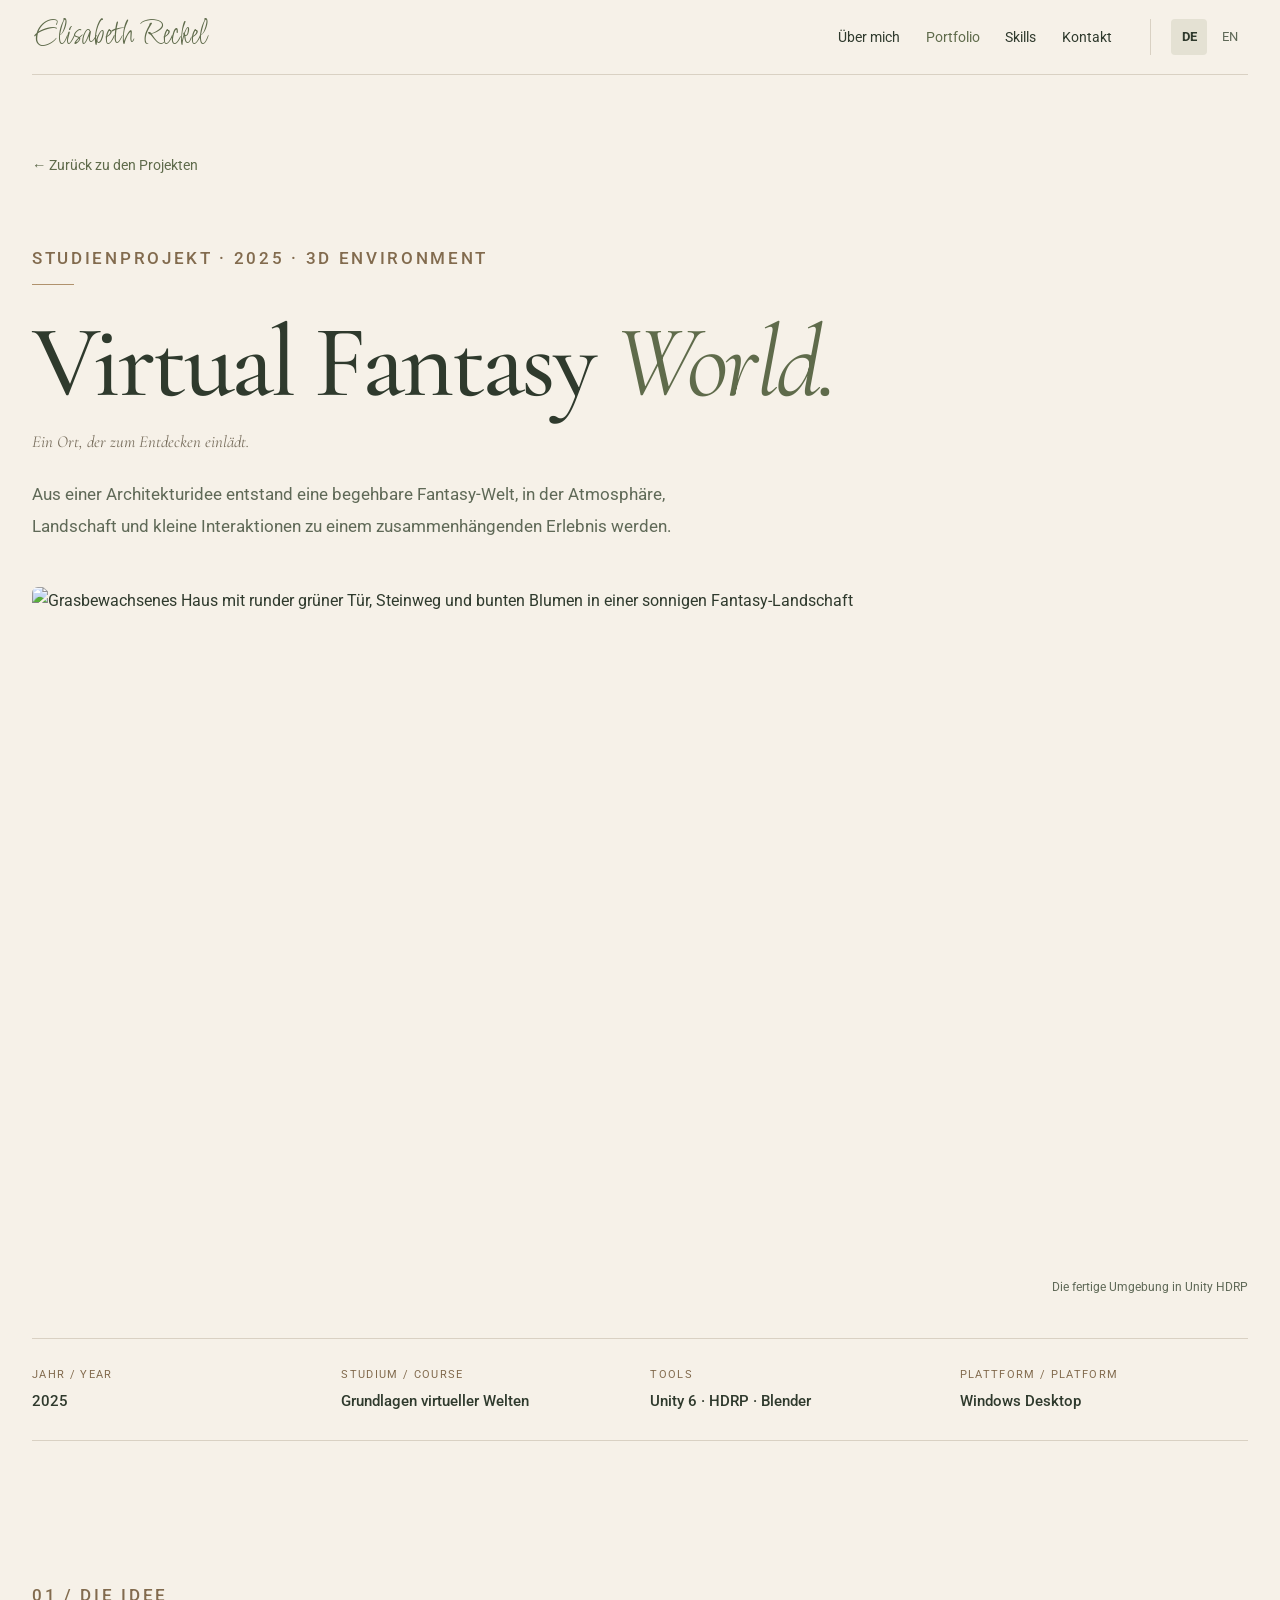
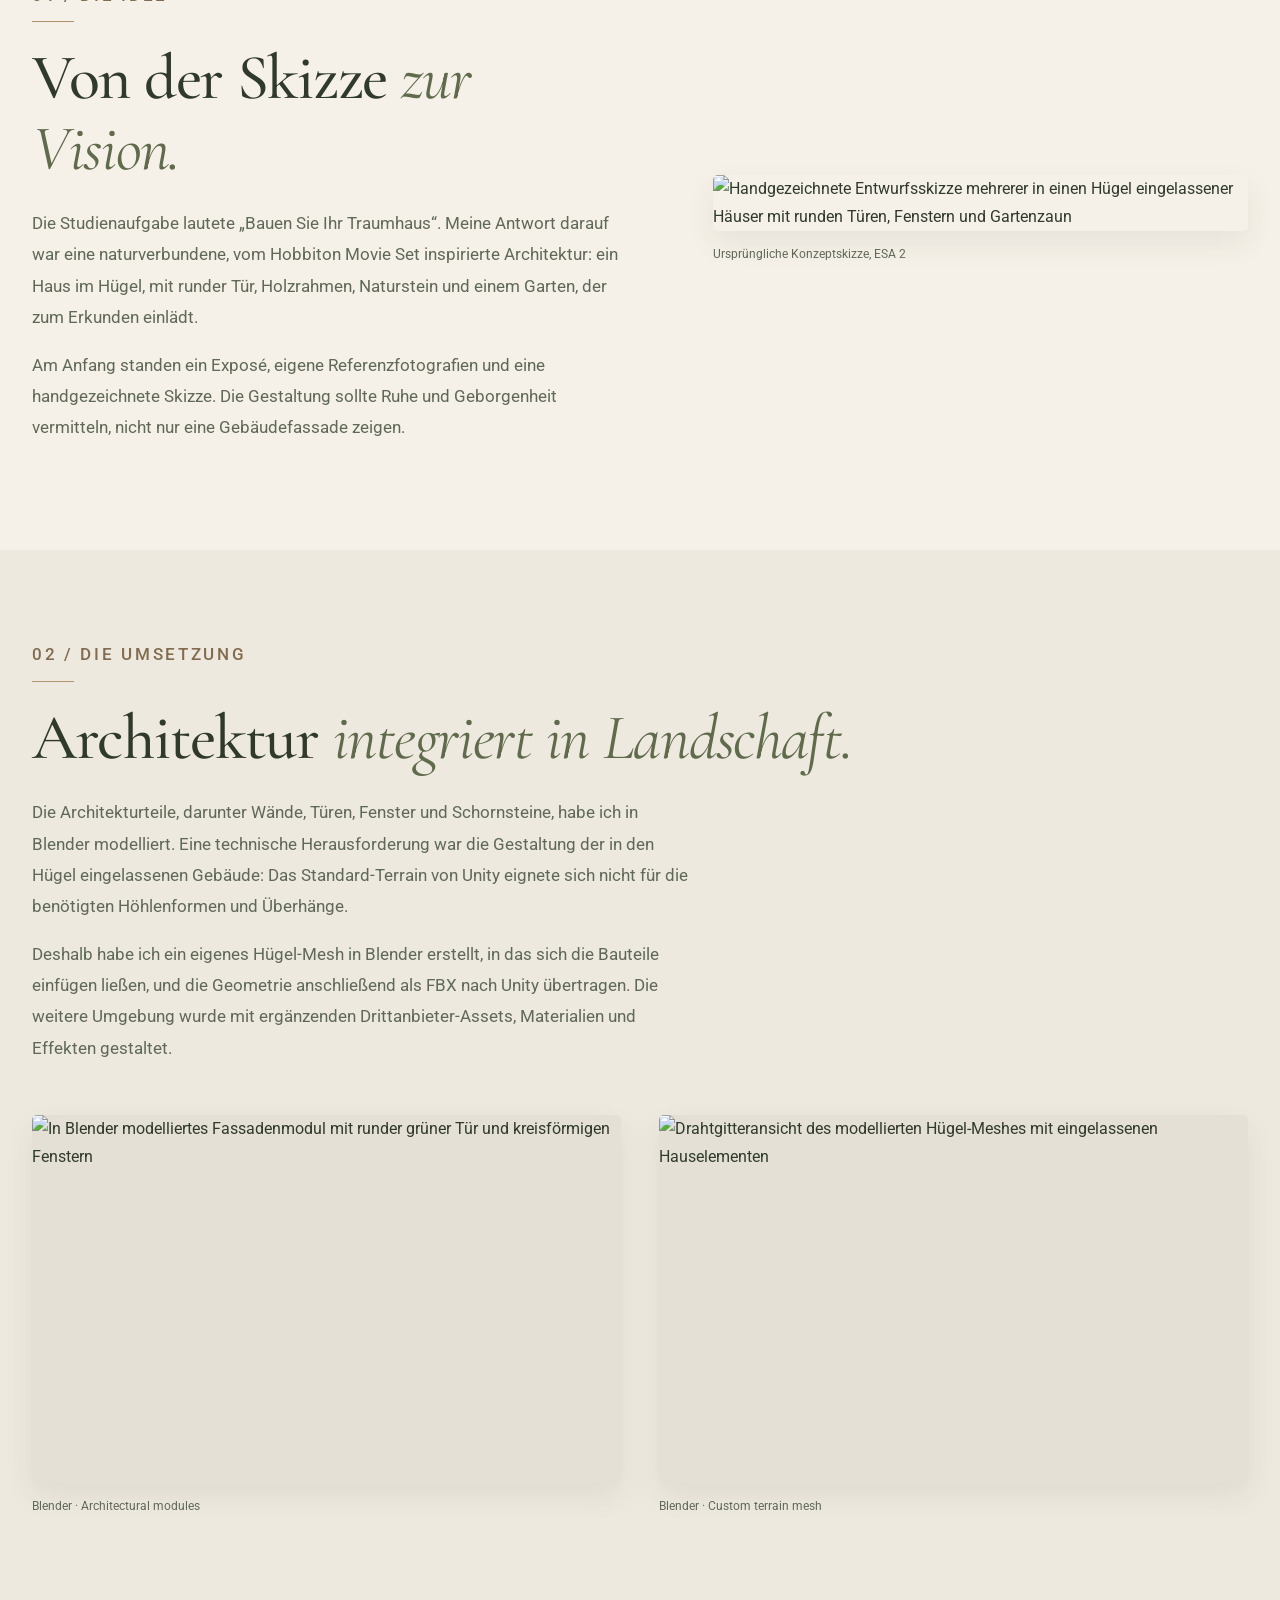
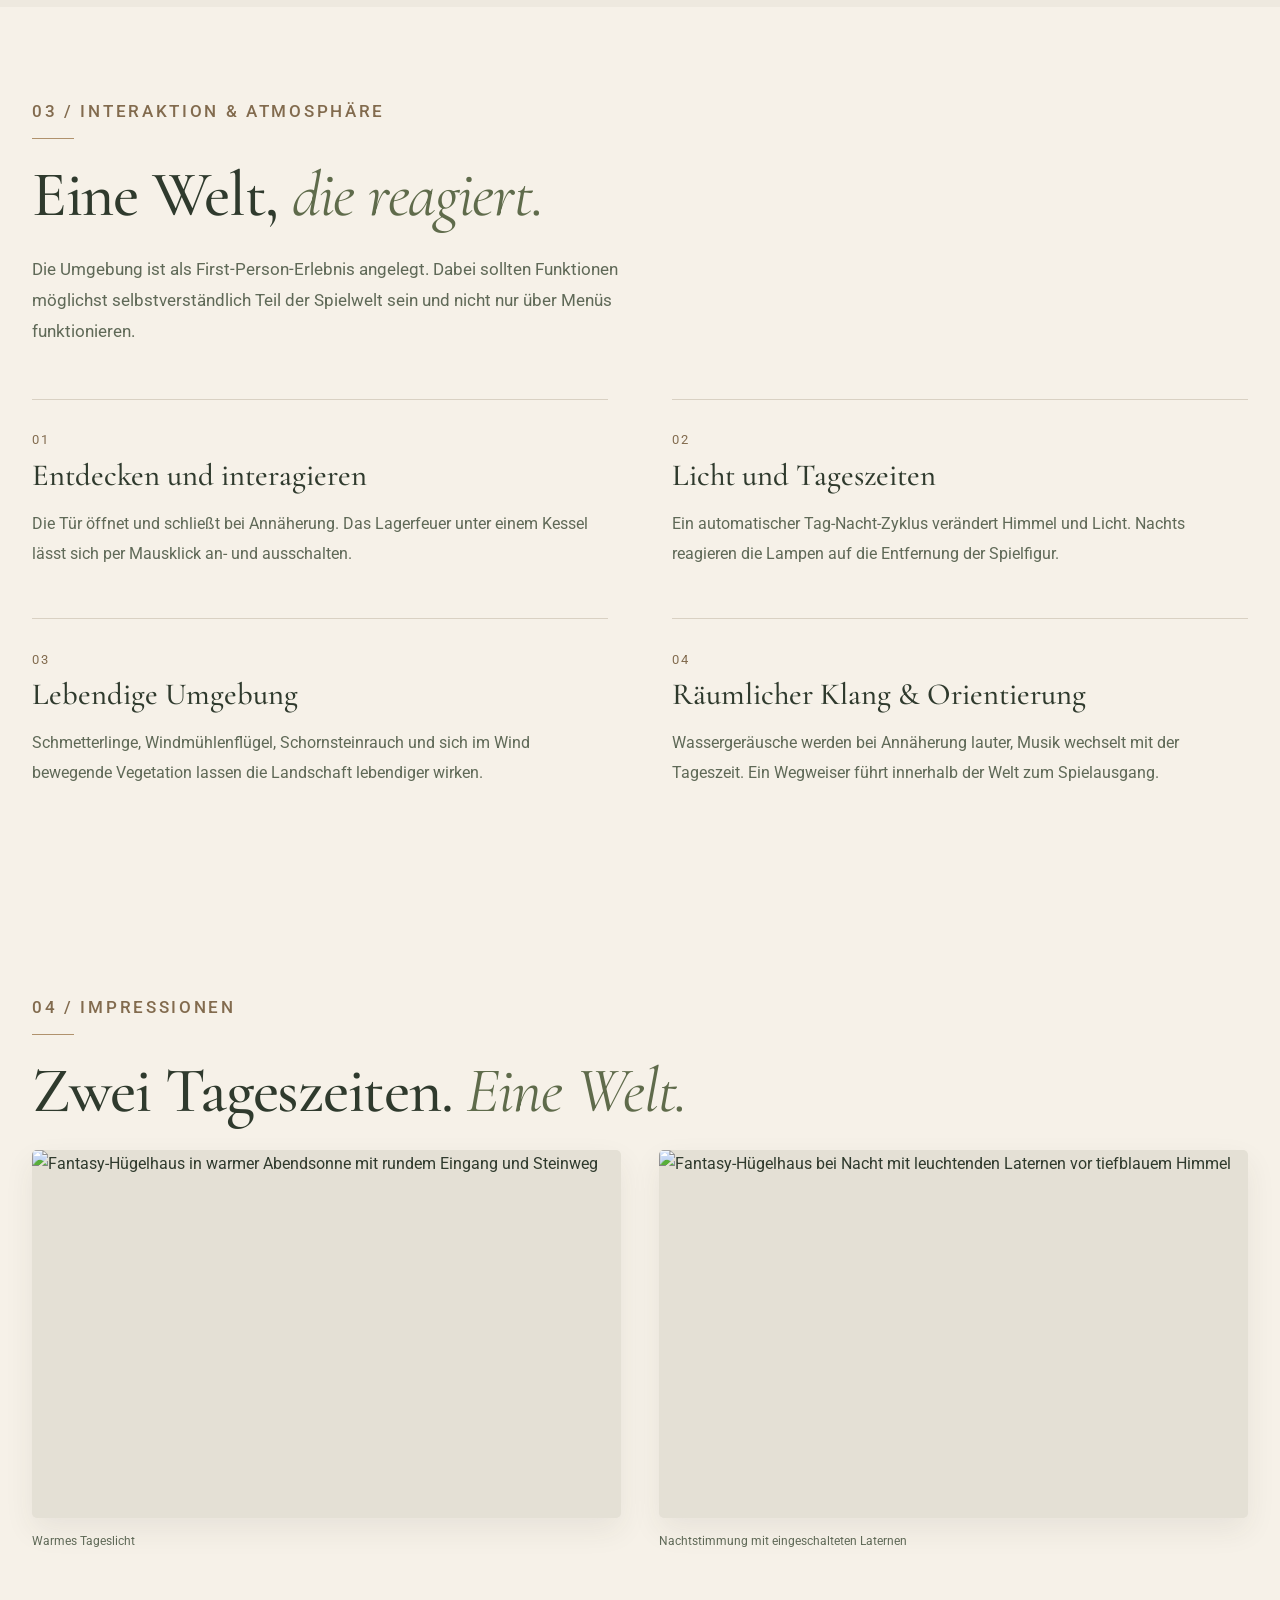
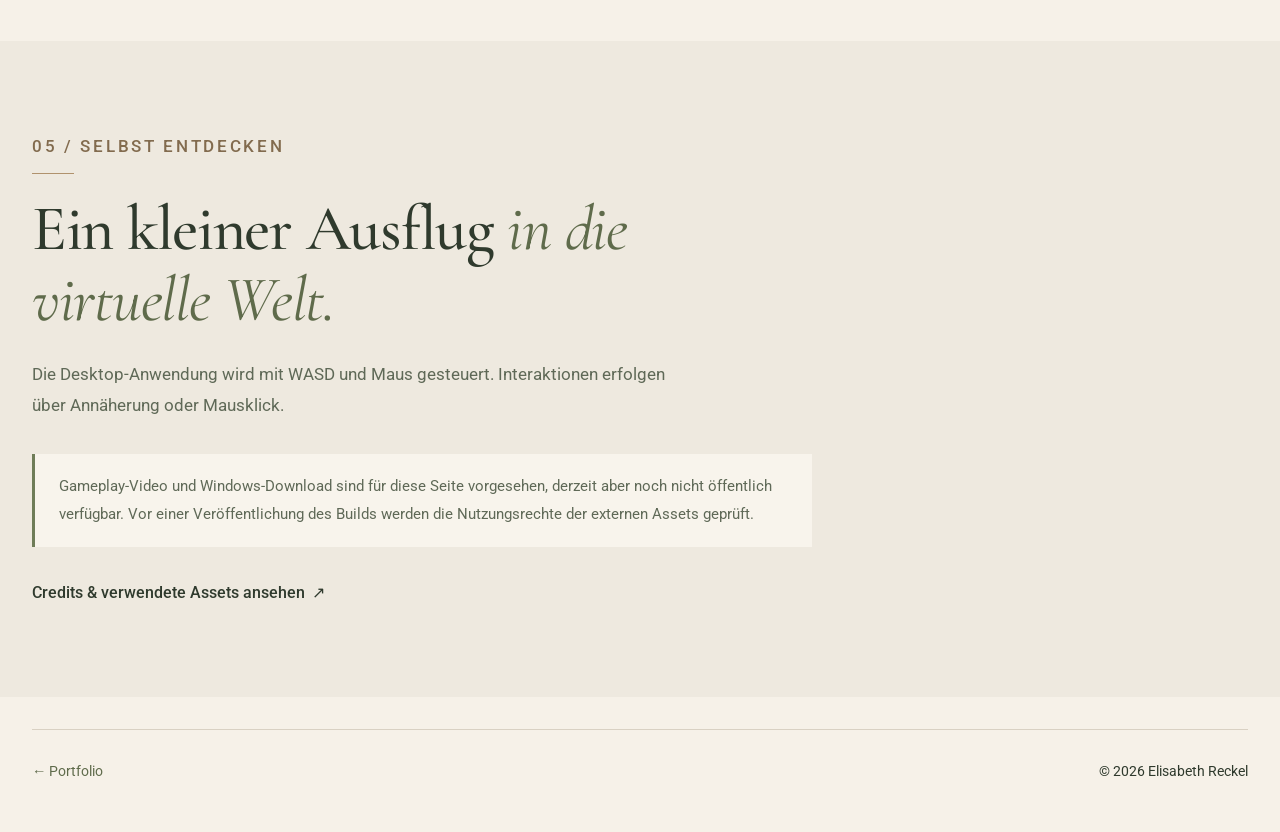
==== projects/virtual-fantasy-world.html @ 1109718f "Adding project subpage for Virtual Fantasy World" ====
<!doctype html>
<html lang="de">
<head>
  <meta charset="utf-8">
  <meta name="viewport" content="width=device-width, initial-scale=1">
  <meta name="description" content="Virtual Fantasy World: Von der Architekturzeichnung zur begehbaren 3D-Fantasy-Welt mit Blender und Unity HDRP.">
  <title>Virtual Fantasy World | Elisabeth Reckel</title>
  <link rel="preconnect" href="https://fonts.googleapis.com">
  <link rel="preconnect" href="https://fonts.gstatic.com" crossorigin>
  <link href="https://fonts.googleapis.com/css2?family=Cormorant+Garamond:wght@400;500;600;700&family=Roboto:wght@300;400;500;700&family=Licorice&display=swap" rel="stylesheet">
  <link rel="stylesheet" href="../style.css">
  <link rel="stylesheet" href="project.css">
  <script src="../main.js" defer></script>
  <style>[data-lang="en"]{display:none}</style>
</head>
<body class="case-study">
<a class="p-skip" href="#content">Zum Inhalt / Skip to content</a>

<header class="p-site-header">
  <div class="header-inner">
    <a id="logo" href="../index.html#home" aria-label="Elisabeth Reckel – Startseite">Elisabeth Reckel</a>
    <nav id="main-nav" aria-label="Main navigation">
      <div data-lang="de" lang="de"><ul>
        <li><a href="../index.html#about">Über mich</a></li>
        <li><a href="../index.html#portfolio" aria-current="page">Portfolio</a></li>
        <li><a href="../index.html#skills">Skills</a></li>
        <li><a href="../index.html#contact">Kontakt</a></li>
      </ul></div>
      <div data-lang="en" lang="en"><ul>
        <li><a href="../index.html#about">About me</a></li>
        <li><a href="../index.html#portfolio" aria-current="page">Portfolio</a></li>
        <li><a href="../index.html#skills">Skills</a></li>
        <li><a href="../index.html#contact">Contact</a></li>
      </ul></div>
    </nav>
    <div id="language_switch" role="group" aria-label="Sprache / Language">
      <button type="button" lang="de" data-language="de" aria-label="Deutsch" aria-pressed="true" onclick="switchLanguage('de')">DE</button>
      <button type="button" lang="en" data-language="en" aria-label="English" aria-pressed="false" onclick="switchLanguage('en')">EN</button>
    </div>
  </div>
</header>

<main id="content">
  <section class="p-introduction p-section">
    <div class="p-container">
      <div data-lang="de" lang="de" class="p-heading-block">
        <a class="p-back" href="../index.html#portfolio">← Zurück zu den Projekten</a>
        <p class="p-kicker">STUDIENPROJEKT · 2025 · 3D ENVIRONMENT</p>
        <h1 id="project-title">Virtual Fantasy <em>World.</em></h1>
        <p class="p-subtitle">Ein Ort, der zum Entdecken einlädt.</p>
        <p class="p-lead">Aus einer Architekturidee entstand eine begehbare Fantasy-Welt, in der Atmosphäre, Landschaft und kleine Interaktionen zu einem zusammenhängenden Erlebnis werden.</p>
      </div>
      <div data-lang="en" lang="en" class="p-heading-block">
        <a class="p-back" href="../index.html#portfolio">← Back to projects</a>
        <p class="p-kicker">UNIVERSITY PROJECT · 2025 · 3D ENVIRONMENT</p>
        <h1>Virtual Fantasy <em>World.</em></h1>
        <p class="p-subtitle">A world made for wandering.</p>
        <p class="p-lead">An architectural idea grew into an explorable fantasy world, where atmosphere, landscape and subtle interactions come together to create a cohesive experience.</p>
      </div>
      <figure class="p-hero-figure">
        <img src="../img/unity-project/world-day.webp" width="1700" height="955" fetchpriority="high" alt="Grasbewachsenes Haus mit runder grüner Tür, Steinweg und bunten Blumen in einer sonnigen Fantasy-Landschaft">
        <figcaption data-lang="de" lang="de">Die fertige Umgebung in Unity HDRP</figcaption>
        <figcaption data-lang="en" lang="en">The finished environment in Unity HDRP</figcaption>
      </figure>
      <div class="p-facts" aria-label="Project facts">
        <div><span class="p-fact-label">JAHR / YEAR</span><strong>2025</strong></div>
        <div><span class="p-fact-label">STUDIUM / COURSE</span><strong>Grundlagen virtueller Welten</strong></div>
        <div><span class="p-fact-label">TOOLS</span><strong>Unity 6 · HDRP · Blender</strong></div>
        <div><span class="p-fact-label">PLATTFORM / PLATFORM</span><strong>Windows Desktop</strong></div>
      </div>
    </div>
  </section>

  <section class="p-section" id="vision" aria-label="Concept and vision">
    <div class="p-container p-split">
      <div>
        <div data-lang="de" lang="de">
          <p class="p-kicker">01 / DIE IDEE</p>
          <h2>Von der Skizze <em>zur Vision.</em></h2>
          <p>Die Studienaufgabe lautete „Bauen Sie Ihr Traumhaus“. Meine Antwort darauf war eine naturverbundene, vom Hobbiton Movie Set inspirierte Architektur: ein Haus im Hügel, mit runder Tür, Holzrahmen, Naturstein und einem Garten, der zum Erkunden einlädt.</p>
          <p>Am Anfang standen ein Exposé, eigene Referenzfotografien und eine handgezeichnete Skizze. Die Gestaltung sollte Ruhe und Geborgenheit vermitteln, nicht nur eine Gebäudefassade zeigen.</p>
        </div>
        <div data-lang="en" lang="en">
          <p class="p-kicker">01 / THE VISION</p>
          <h2>From sketch <em>to vision.</em></h2>
          <p>The university brief was to “build your dream house.” My interpretation was a nature-inspired home influenced by the Hobbiton Movie Set, embedded in a hillside, with a round door, timber details, natural stone and an inviting garden.</p>
          <p>I began with a written concept, personal reference photographs and a hand-drawn sketch. The aim was to create a sense of calm and belonging, rather than a building façade alone.</p>
        </div>
      </div>
      <figure class="p-figure p-concept-art">
        <img src="../img/unity-project/concept-sketch.webp" loading="lazy" decoding="async" alt="Handgezeichnete Entwurfsskizze mehrerer in einen Hügel eingelassener Häuser mit runden Türen, Fenstern und Gartenzaun">
        <figcaption data-lang="de" lang="de">Ursprüngliche Konzeptskizze, ESA 2</figcaption>
        <figcaption data-lang="en" lang="en">Original architectural concept sketch, ESA 2</figcaption>
      </figure>
    </div>
  </section>

  <section class="p-section p-toned" id="process" aria-label="Modeling and implementation">
    <div class="p-container">
      <div class="p-narrow">
        <div data-lang="de" lang="de">
          <p class="p-kicker">02 / DIE UMSETZUNG</p>
          <h2>Architektur <em>integriert in Landschaft.</em></h2>
          <p>Die Architekturteile, darunter Wände, Türen, Fenster und Schornsteine, habe ich in Blender modelliert. Eine technische Herausforderung war die Gestaltung der in den Hügel eingelassenen Gebäude: Das Standard-Terrain von Unity eignete sich nicht für die benötigten Höhlenformen und Überhänge.</p>
          <p>Deshalb habe ich ein eigenes Hügel-Mesh in Blender erstellt, in das sich die Bauteile einfügen ließen, und die Geometrie anschließend als FBX nach Unity übertragen. Die weitere Umgebung wurde mit ergänzenden Drittanbieter-Assets, Materialien und Effekten gestaltet.</p>
        </div>
        <div data-lang="en" lang="en">
          <p class="p-kicker">02 / BUILDING THE WORLD</p>
          <h2>Architecture <em>within the landscape.</em></h2>
          <p>I modeled the architectural elements in Blender, including walls, doors, windows and chimneys. One technical challenge was embedding the houses into a hillside: Unity's standard terrain did not provide the cave-like forms and overhangs required for the design.</p>
          <p>My solution was to create a custom hill mesh in Blender and integrate the architectural elements into it, then export the geometry to Unity as FBX. Third-party assets, materials and effects helped complete the surrounding environment.</p>
        </div>
      </div>
      <div class="p-image-pair">
        <figure class="p-figure"><img src="../img/unity-project/blender-architecture.webp" loading="lazy" decoding="async" alt="In Blender modelliertes Fassadenmodul mit runder grüner Tür und kreisförmigen Fenstern"><figcaption>Blender · Architectural modules</figcaption></figure>
        <figure class="p-figure"><img src="../img/unity-project/blender-terrain.webp" loading="lazy" decoding="async" alt="Drahtgitteransicht des modellierten Hügel-Meshes mit eingelassenen Hauselementen"><figcaption>Blender · Custom terrain mesh</figcaption></figure>
      </div>
    </div>
  </section>

  <section class="p-section" id="interactions" aria-label="Interaction and atmosphere">
    <div class="p-container">
      <div data-lang="de" lang="de" class="p-narrow">
        <p class="p-kicker">03 / INTERAKTION & ATMOSPHÄRE</p>
        <h2>Eine Welt, <em>die reagiert.</em></h2>
        <p>Die Umgebung ist als First-Person-Erlebnis angelegt. Dabei sollten Funktionen möglichst selbstverständlich Teil der Spielwelt sein und nicht nur über Menüs funktionieren.</p>
      </div>
      <div data-lang="en" lang="en" class="p-narrow">
        <p class="p-kicker">03 / INTERACTION & ATMOSPHERE</p>
        <h2>A world <em>that responds.</em></h2>
        <p>The environment is designed for first-person exploration. Interactions are integrated into the setting itself, rather than relying solely on on-screen menus.</p>
      </div>
      <div class="p-feature-grid">
        <article class="p-feature">
          <span class="p-feature-number">01</span>
          <div data-lang="de" lang="de"><h3>Entdecken und interagieren</h3><p>Die Tür öffnet und schließt bei Annäherung. Das Lagerfeuer unter einem Kessel lässt sich per Mausklick an- und ausschalten.</p></div>
          <div data-lang="en" lang="en"><h3>Explore and interact</h3><p>The front door opens and closes when approached. A campfire beneath a cauldron can be toggled with a mouse click.</p></div>
        </article>
        <article class="p-feature">
          <span class="p-feature-number">02</span>
          <div data-lang="de" lang="de"><h3>Licht und Tageszeiten</h3><p>Ein automatischer Tag-Nacht-Zyklus verändert Himmel und Licht. Nachts reagieren die Lampen auf die Entfernung der Spielfigur.</p></div>
          <div data-lang="en" lang="en"><h3>Light and time</h3><p>An automatic day–night cycle changes the sky and lighting. At night, lamps respond to the player's proximity.</p></div>
        </article>
        <article class="p-feature">
          <span class="p-feature-number">03</span>
          <div data-lang="de" lang="de"><h3>Lebendige Umgebung</h3><p>Schmetterlinge, Windmühlenflügel, Schornsteinrauch und sich im Wind bewegende Vegetation lassen die Landschaft lebendiger wirken.</p></div>
          <div data-lang="en" lang="en"><h3>A living environment</h3><p>Butterflies, a rotating windmill, chimney smoke and wind-animated vegetation make the landscape feel alive.</p></div>
        </article>
        <article class="p-feature">
          <span class="p-feature-number">04</span>
          <div data-lang="de" lang="de"><h3>Räumlicher Klang & Orientierung</h3><p>Wassergeräusche werden bei Annäherung lauter, Musik wechselt mit der Tageszeit. Ein Wegweiser führt innerhalb der Welt zum Spielausgang.</p></div>
          <div data-lang="en" lang="en"><h3>Spatial sound & wayfinding</h3><p>Water ambience grows louder as the player approaches; music changes with the time of day. An in-world sign leads towards the exit.</p></div>
        </article>
      </div>
    </div>
  </section>

  <section class="p-section" id="gallery" aria-label="Gallery">
    <div class="p-container">
      <div data-lang="de" lang="de"><p class="p-kicker">04 / IMPRESSIONEN</p><h2>Zwei Tageszeiten. <em>Eine Welt.</em></h2></div>
      <div data-lang="en" lang="en"><p class="p-kicker">04 / GALLERY</p><h2>Two moods. <em>One world.</em></h2></div>
      <div class="p-image-pair p-gallery-grid">
        <figure class="p-figure"><img src="../img/unity-project/cover.webp" loading="lazy" decoding="async" alt="Fantasy-Hügelhaus in warmer Abendsonne mit rundem Eingang und Steinweg"><figcaption data-lang="de" lang="de">Warmes Tageslicht</figcaption><figcaption data-lang="en" lang="en">Golden-hour lighting</figcaption></figure>
        <figure class="p-figure"><img src="../img/unity-project/world-night.webp" loading="lazy" decoding="async" alt="Fantasy-Hügelhaus bei Nacht mit leuchtenden Laternen vor tiefblauem Himmel"><figcaption data-lang="de" lang="de">Nachtstimmung mit eingeschalteten Laternen</figcaption><figcaption data-lang="en" lang="en">Night scene with illuminated lanterns</figcaption></figure>
      </div>
    </div>
  </section>

  <section class="p-section p-toned" id="experience" aria-label="Experience the project">
    <div class="p-container p-experience">
      <div data-lang="de" lang="de">
        <p class="p-kicker">05 / SELBST ENTDECKEN</p>
        <h2>Ein kleiner Ausflug <em>in die virtuelle Welt.</em></h2>
        <p>Die Desktop-Anwendung wird mit WASD und Maus gesteuert. Interaktionen erfolgen über Annäherung oder Mausklick.</p>
        <p class="p-release-note">Gameplay-Video und Windows-Download sind für diese Seite vorgesehen, derzeit aber noch nicht öffentlich verfügbar. Vor einer Veröffentlichung des Builds werden die Nutzungsrechte der externen Assets geprüft.</p>
        <a class="p-link" href="virtual-fantasy-world-credits.html">Credits &amp; verwendete Assets ansehen <span aria-hidden="true">↗</span></a>
      </div>
      <div data-lang="en" lang="en">
        <p class="p-kicker">05 / EXPERIENCE IT</p>
        <h2>A little journey <em>into the world.</em></h2>
        <p>The desktop application uses WASD and mouse controls. Objects react to proximity or mouse clicks.</p>
        <p class="p-release-note">A gameplay video and Windows download are planned, but are not publicly available yet. Third-party asset permissions will be checked before releasing the build.</p>
        <a class="p-link" href="virtual-fantasy-world-credits.html">View credits &amp; third-party assets <span aria-hidden="true">↗</span></a>
      </div>
    </div>
  </section>
</main>
<footer class="p-footer"><div class="p-container"><a href="../index.html#portfolio">← Portfolio</a><span>© 2026 Elisabeth Reckel</span></div></footer>
</body>
</html>
---- style.css ----
:root {
    --color-bg: #f6f1e8;
    --color-bg-soft: #efe7d7;
    --color-surface: #fbf8f1;
    --color-text: #2f3a2d;
    --color-text-soft: #5f6957;
    --color-accent: #6f7d58;
    --color-accent-hover: #5f6b4b;
    --color-highlight: #b0926d;
    --color-line: #d9d1c3;
    --color-white: #ffffff;

    --font-heading: "Cormorant Garamond", serif;
    --font-body: "Roboto", sans-serif;
    --font-script: "Licorice", cursive;

    --max-width: 1280px;
    --page-gutter: clamp(1rem, 4vw, 2rem);
    --radius: 18px;
    --shadow-soft: 0 10px 30px rgba(47, 58, 45, 0.08);

    --space-xs: 0.5rem;
    --space-sm: 0.75rem;
    --space-md: 1rem;
    --space-lg: 1.5rem;
    --space-xl: 2rem;
    --space-2xl: 3rem;
    --space-3xl: 5rem;
}

*,
*::before,
*::after {
    box-sizing: border-box;
}

html {
    scroll-behavior: smooth;
}

body {
    margin: 0;
    font-family: var(--font-body);
    color: var(--color-text);
    background:
            radial-gradient(circle at top left, rgba(176, 146, 109, 0.12), transparent 28%),
            radial-gradient(circle at top right, rgba(111, 125, 88, 0.10), transparent 22%),
            var(--color-bg);
    line-height: 1.65;
}

/* Hide empty placeholder images for now */
img[src=""],
img:not([src]) {
    display: none;
}

a {
    color: inherit;
    text-decoration: none;
}

p {
    margin-top: 0;
    color: var(--color-text-soft);
}

h1,
h2,
h3,
h4 {
    margin-top: 0;
    margin-bottom: var(--space-md);
    font-family: var(--font-heading);
    color: var(--color-text);
    line-height: 1.1;
    font-weight: 600;
}

h1 {
    font-size: clamp(3rem, 6vw, 5.5rem);
}

h2 {
    font-size: clamp(2.2rem, 4vw, 3.5rem);
}

h3 {
    font-size: clamp(1.9rem, 3vw, 2.6rem);
}

h4 {
    font-size: 1.35rem;
}

ul {
    padding-left: 1.2rem;
}

hr {
    width: 100%;
    max-width: var(--max-width);
    border: none;
    border-top: 1px solid var(--color-line);
    margin: var(--space-2xl) auto 0;
}
/* HEADER */

header {
    position: sticky;
    top: 0;
    z-index: 100;
    background: rgba(246, 241, 232, 0.92);
    backdrop-filter: blur(10px);
    padding: 0 clamp(1rem, 4vw, 2rem);
}

.header-inner {
    display: flex;
    align-items: center;
    gap: clamp(1.25rem, 3vw, 2.5rem);
    max-width: var(--max-width);
    margin: 0 auto;
    padding: 1.25rem 0;
    border-bottom: 1px solid var(--color-line);
}

/* General content width */

section,
footer {
    width: 100%;
    padding: 0 var(--page-gutter) var(--space-xl);
}

section > *,
footer > * {
    max-width: var(--max-width);
    margin-left: auto;
    margin-right: auto;
}

/* LOGO */

#logo {
    font-family: var(--font-script);
    font-size: 2.3rem;
    color: var(--color-accent-hover);
    line-height: 1;
    white-space: nowrap;
    margin-right: auto;
}

/* NAVIGATION */

#main-nav [data-lang] ul {
    display: flex;
    align-items: center;
    flex-wrap: wrap;
    gap: clamp(1rem, 2vw, 1.8rem);
    list-style: none;
    padding: 0;
    margin: 0;
}

#main-nav a {
    position: relative;
    font-size: 0.9rem;
    font-weight: 400;
    color: var(--color-text);
    transition: color 0.2s ease;
}

#main-nav a:hover {
    color: var(--color-accent-hover);
}

#main-nav a::after {
    content: "";
    position: absolute;
    left: 0;
    bottom: -5px;
    width: 100%;
    height: 1px;
    background: var(--color-accent);
    transform: scaleX(0);
    transform-origin: left;
    transition: transform 0.2s ease;
}

#main-nav a:hover::after,
#main-nav a:focus-visible::after {
    transform: scaleX(1);
}

/* LANGUAGE SWITCH */

#language_switch {
    display: flex;
    align-items: center;
    gap: 0.25rem;
    padding-left: 1.25rem;
    border-left: 1px solid var(--color-line);
}

#language_switch button {
    border: none;
    background: transparent;
    color: var(--color-text-soft);
    border-radius: 4px;
    padding: 0.4rem 0.65rem;
    font-family: var(--font-body);
    font-size: 0.8rem;
    min-height: 36px;
    cursor: pointer;
    transition: background 0.2s ease;
}

#language_switch button:hover {
    background: var(--color-bg-soft);
}

#language_switch button[aria-pressed="true"] {
    background: rgba(111, 125, 88, 0.14);
    color: var(--color-text);
    font-weight: 700;
}

/* ACCESSIBILITY */

.header-inner a:focus-visible,
.header-inner button:focus-visible {
    outline: 2px solid var(--color-accent-hover);
    outline-offset: 4px;
}

/* Prevent the sticky header from covering sections */

section {
    scroll-margin-top: 6rem;
}

/* SECTIONS */
section {
    padding: var(--space-3xl) clamp(1rem, 4vw, 2rem);
}

section > [data-lang] {
    background: rgba(251, 248, 241, 0.72);
    border: 1px solid rgba(217, 209, 195, 0.8);
    border-radius: var(--radius);
    padding: clamp(1.25rem, 3vw, 2.5rem);
    box-shadow: var(--shadow-soft);
}
/* BUTTONS */

.btn-primary {
    display: inline-flex;
    align-items: center;
    justify-content: center;
    background: var(--color-text);
    color: var(--color-surface);
    padding: 0.9rem 1.6rem;
    border: 1px solid var(--color-text);
    border-radius: 6px;
    font-weight: 500;
    transition: background 0.2s ease,
    border-color 0.2s ease;
}

.btn-primary:hover {
    background: var(--color-accent-hover);
    border-color: var(--color-accent-hover);
}

.btn-text {
    color: var(--color-text);
    font-weight: 500;
    text-decoration: underline;
    text-underline-offset: 0.3em;
}

.btn-text:hover {
    color: var(--color-accent-hover);
}

.btn-primary:focus-visible,
.btn-text:focus-visible {
    outline: 2px solid var(--color-text);
    outline-offset: 4px;
}

/* HOME */
#home {
    padding-block: clamp(2rem, 6vw, 5rem);
}

#home > [data-lang] {
    background: transparent;
    border: none;
    border-radius: 0;
    box-shadow: none;
    padding: 0;
    max-width: var(--max-width);
}

.hero-layout {
    display: grid;
    grid-template-columns: minmax(0, 1fr) minmax(0, 1.1fr);
    gap: clamp(1.5rem, 3vw, 3rem);
    align-items: center;
    min-height: clamp(28rem, 72vh, 42rem);
}

.hero-content {
    display: flex;
    flex-direction: column;
    justify-content: center;
    align-items: flex-start;
    max-width: 42rem;
}

.eyebrow {
    font-size: 0.78rem;
    font-weight: 500;
    letter-spacing: 0.18em;
    text-transform: uppercase;
    color: var(--color-highlight);
    margin-bottom: var(--space-lg);
}

#home h1 {
    font-size: clamp(3.8rem, 8vw, 7rem);
    font-weight: 500;
    letter-spacing: -0.03em;
    line-height: 0.95;
    margin-bottom: var(--space-md);
}

.hero-tagline {
    font-family: var(--font-heading);
    font-size: clamp(1.7rem, 3vw, 2.5rem);
    font-style: italic;
    color: #7f735d;
    line-height: 1.25;
    margin-bottom: var(--space-lg);
}

.hero-description {
    max-width: 32rem;
    font-size: 1.1rem;
    line-height: 1.9;
    margin-bottom: var(--space-xl);
}

.hero-actions {
    display: flex;
    flex-wrap: wrap;
    align-items: center;
    gap: var(--space-lg);
}


/* HERO IMAGE */

.hero-visual {
    display: flex;
    justify-content: flex-end;
    align-items: center;
}

.hero-image {
    display: block;
    width: 100%;
    max-width: 500px;
    /*height: 560px;*/
    object-fit: cover;
    object-position: center;
    border-radius: 6px;
    box-shadow: var(--shadow-soft);
}

/* BUTTONS – slightly more editorial */
.btn-primary {
    display: inline-flex;
    align-items: center;
    justify-content: center;
    min-height: 52px;
    padding: 0.95rem 1.6rem;
    background: var(--color-text);
    color: var(--color-surface);
    border: 1px solid var(--color-text);
    border-radius: 10px;
    font-weight: 500;
    transition: transform 0.2s ease, background 0.2s ease, border-color 0.2s ease;
}

.btn-primary:hover {
    background: var(--color-accent-hover);
    border-color: var(--color-accent-hover);
    transform: translateY(-1px);
}

.btn-text {
    color: var(--color-text);
    font-weight: 500;
    text-decoration: underline;
    text-underline-offset: 0.28em;
}

.btn-text:hover {
    color: var(--color-accent-hover);
}

.btn-primary:focus-visible,
.btn-text:focus-visible {
    outline: 2px solid var(--color-text);
    outline-offset: 4px;
}

/* SECTION TYPOGRAPHY */

.section-label {
    font-size: 0.78rem;
    font-weight: 500;
    letter-spacing: 0.16em;
    text-transform: uppercase;
    color: #826B4E;
    margin-bottom: var(--space-lg);
}

.section-label::after {
    content: "";
    display: block;
    width: 42px;
    height: 1px;
    background: var(--color-highlight);
    margin-top: var(--space-sm);
}

.section-heading {
    font-family: var(--font-heading);
    font-size: clamp(2.4rem, 4vw, 3.8rem);
    font-weight: 500;
    line-height: 1.15;
    letter-spacing: -0.02em;
    margin-bottom: var(--space-xl);
}

.section-heading span {
    display: block;
    font-style: italic;
    color: var(--color-accent-hover);
}

.signature {
    font-family: var(--font-script);
    font-size: 3rem;
    color: var(--color-accent-hover);
    line-height: 1.2;
}

/* IMAGE CAPTIONS */

.image-caption {
    display: block;
    font-family: var(--font-heading);
    font-size: 1.2rem;
    font-style: italic;
    color: var(--color-text-soft);
}

.image-credit {
    display: block;
    font-size: 0.7rem;
    letter-spacing: 0.04em;
    color: var(--color-text-soft);
    margin-top: 0.25rem;
}

/* ABOUT */

#about > [data-lang] {
    background: transparent;
    border: none;
    border-radius: 0;
    box-shadow: none;
    padding: 0;
}

.about-layout {
    display: grid;
    grid-template-columns: minmax(0, 0.85fr) minmax(0, 1.15fr);
    gap: clamp(2rem, 6vw, 6rem);
    align-items: center;
}

.about-visual {
    margin: 0;
    width: 100%;
    max-width: 460px;
}

.about-image {
    display: block;
    width: 100%;
    aspect-ratio: 1 / 2.5;
    object-fit: cover;
    object-position: right;
    border-radius: 6px;
    box-shadow: var(--shadow-soft);
    filter: saturate(0.85);
}

.about-visual figcaption {
    text-align: center;
    margin-top: var(--space-md);
}

.about-copy {
    min-width: 0;
}

.about-copy > p:not(.section-label) {
    max-width: 65ch;
    font-size: 1rem;
    line-height: 1.8;
    margin-bottom: var(--space-lg);
}

.about-signoff {
    display: flex;
    align-items: center;
    justify-content: space-between;
    margin-top: var(--space-xl);
    gap: var(--space-lg);
}

/* BOTANICAL ILLUSTRATION PLACEHOLDER */

.botanical-placeholder {
    width: 90px;
    height: 110px;
    flex-shrink: 0;
    border: 1px dashed var(--color-line);
    border-radius: 6px;
    display: grid;
    place-items: center;
}

.botanical-placeholder::after {
    content: "SVG";
    font-size: 0.7rem;
    letter-spacing: 0.1em;
    color: var(--color-text-soft);
}


/* PORTFOLIO */

#portfolio > [data-lang] {
    background: transparent;
    border: none;
    border-radius: 0;
    box-shadow: none;
    padding: 0;
}

.portfolio-intro {
    max-width: 55ch;
    font-size: 1.05rem;
    line-height: 1.8;
    margin-bottom: var(--space-2xl);
}

/* PROJECT GRID */

.project-grid {
    display: grid;
    grid-template-columns: repeat(2, minmax(0, 1fr));
    gap: clamp(2rem, 4vw, 4rem);
}

.project-card {
    min-width: 0;
}

/* PROJECT PREVIEW */

.project-preview {
    width: 100%;
    aspect-ratio: 16 / 10;
    border-radius: 6px;
    overflow: hidden;
    margin-bottom: var(--space-lg);
    background: var(--color-bg-soft);
}

.project-preview img {
    display: block;
    width: 100%;
    height: 100%;
    object-fit: cover;
    object-position: center;
}

/* GreenCart screenshot */

.project-preview--greencart {
    padding: 0;
    background: #e9eee5;
}

.project-preview--greencart img {
    width: 100%;
    height: 100%;
    object-fit: cover;
    object-position: center top;
}

/* PROJECT TEXT */

.project-category {
    font-size: 0.75rem;
    font-weight: 500;
    text-transform: uppercase;
    letter-spacing: 0.12em;
    color: #826b4e;
    margin-bottom: var(--space-sm);
}

.project-card h3 {
    font-size: clamp(2rem, 3vw, 2.8rem);
    font-weight: 500;
    margin-bottom: var(--space-md);
}

.project-description {
    max-width: 52ch;
    line-height: 1.8;
    margin-bottom: var(--space-md);
}

.project-tech {
    font-size: 0.85rem;
    color: var(--color-accent-hover);
    font-weight: 500;
}

/* RESPONSIVE PORTFOLIO */

@media (max-width: 720px) {
    .project-grid {
        grid-template-columns: 1fr;
        gap: var(--space-2xl);
    }
}


/* SKILLS */
#skills h4 {
    margin-top: var(--space-xl);
    margin-bottom: var(--space-sm);
    color: var(--color-accent);
}

#skills ul {
    margin-top: 0;
    margin-bottom: var(--space-lg);
}

#skills li {
    margin-bottom: 0.35rem;
}

/* CONTACT */
#contact form {
    max-width: 42rem;
}

#contact input,
#contact textarea {
    width: 100%;
    padding: 0.95rem 1rem;
    margin-bottom: 1rem;
    border-radius: 12px;
    border: 1px solid var(--color-line);
    background: var(--color-white);
    font: inherit;
    color: var(--color-text);
}

#contact input:focus,
#contact textarea:focus {
    outline: 2px solid rgba(111, 125, 88, 0.22);
    border-color: var(--color-accent);
}

.button,
#contact input[type="submit"] {
    width: auto;
    min-width: 140px;
    border: none;
    background: var(--color-accent);
    color: var(--color-white);
    padding: 0.9rem 1.4rem;
    border-radius: 999px;
    cursor: pointer;
    font-weight: 500;
    transition: background 0.2s ease, transform 0.2s ease;
}

.button:hover,
#contact input[type="submit"]:hover {
    background: var(--color-accent-hover);
    transform: translateY(-1px);
}

/* FOOTER */
footer {
    padding: 0 clamp(1rem, 4vw, 2rem) var(--space-xl);
}

footer p {
    max-width: var(--max-width);
    margin: 0 auto;
    padding-top: var(--space-lg);
    border-top: 1px solid var(--color-line);
    color: var(--color-text-soft);
    font-size: 0.95rem;
}

/* RESPONSIVE */
@media (max-width: 900px) {
    .hero-layout {
        grid-template-columns: 1fr;
        min-height: auto;
    }

    .hero-content {
        max-width: 100%;
    }

    .hero-visual {
        justify-content: flex-start;
    }

    .hero-image {
        height: auto;
        /*aspect-ratio: 3 / 4;*/
    }

}

@media (max-width: 720px) {
    #main-nav [data-lang] ul {
        gap: 0.9rem;
    }

    section {
        padding-block: var(--space-2xl);
    }

    section > [data-lang] {
        padding: 1.25rem;
    }

    #home h1 {
        font-size: clamp(3rem, 16vw, 4.5rem);
    }

    .hero-tagline {
        font-size: 1.5rem;
    }

    .hero-description {
        font-size: 1rem;
        line-height: 1.8;
    }
}

.project-detail-link {
    display: inline-block;
    margin-top: .5rem;
    color: var(--color-accent-hover);
    text-decoration: underline;
    text-underline-offset: .3em;
    font-weight: 500;
}


/* RESPONSIVE HEADER */

@media (max-width: 800px) {

    header {
        position: static;
        padding: 0 var(--page-gutter);
    }

    .header-inner {
        display: grid;
        grid-template-columns: 1fr auto;
        gap: 1rem;
        padding: 1rem 0;
    }

    #logo {
        font-size: 2rem;
    }

    #main-nav {
        grid-column: 1 / -1;
        grid-row: 2;
    }

    #main-nav [data-lang] ul {
        gap: 0.8rem 1.2rem;
    }

    #language_switch {
        grid-column: 2;
        grid-row: 1;
        padding-left: 0;
        border-left: none;
    }

    section {
        scroll-margin-top: 1rem;
        padding: var(--space-3xl) var(--page-gutter);
    }
}

/* RESPONSIVE ABOUT */

@media (max-width: 900px) {

    .about-layout {
        grid-template-columns: 1fr;
        gap: var(--space-xl);
    }

    .about-copy {
        grid-row: 1;
    }

    .about-visual {
        max-width: 420px;
        margin-inline: auto;
    }

    .about-image {
        aspect-ratio: 3 / 4;
    }
}
---- projects/project.css ----
/* Unity project subpage · Woodland Editorial
   Built on the existing website stylesheet without changing its layout. */
:root{
  --color-bg:#f6f1e8;--color-bg-soft:#efe7d7;--color-surface:#fbf8f1;
  --color-text:#2f3a2d;--color-text-soft:#5f6957;--color-accent:#6f7d58;
  --color-accent-hover:#5f6b4b;--color-highlight:#b0926d;--color-line:#d9d1c3;
  --font-heading:'Cormorant Garamond',Georgia,serif;
  --font-body:Roboto,Arial,sans-serif;--font-script:Licorice,cursive;
  --max-width:1280px;--page-gutter:clamp(1rem,4vw,2rem);
}
*,*::before,*::after{box-sizing:border-box}
html{scroll-behavior:smooth}
body.case-study,body.credits-page{margin:0;color:var(--color-text);background:var(--color-bg);font-family:var(--font-body);line-height:1.75}
.case-study a,.credits-page a{color:inherit}
.case-study :focus-visible,.credits-page :focus-visible{outline:2px solid var(--color-accent-hover);outline-offset:4px}
.p-container{width:100%;max-width:var(--max-width);margin-inline:auto}
.p-section{padding:clamp(3.2rem,7vw,6.8rem) var(--page-gutter)}
.p-section>.p-container{max-width:var(--max-width)}
.p-section>div[data-lang],.case-study section>[data-lang]{background:transparent;border:0;border-radius:0;box-shadow:none;padding:0}
.case-study p,.credits-page p{color:var(--color-text-soft)}
.case-study h1,.case-study h2,.case-study h3,.credits-page h1,.credits-page h2{color:var(--color-text);font-family:var(--font-heading);font-weight:500;line-height:1.1}
.case-study h2{font-size:clamp(2.7rem,5vw,4.6rem);letter-spacing:-.02em;margin:0 0 1.5rem}
.case-study h2 em,.case-study h1 em{font-weight:400;color:var(--color-accent-hover)}
.case-study h3{font-size:clamp(1.7rem,2.4vw,2.2rem);margin:.35rem 0 1rem}
.case-study section{scroll-margin-top:6rem}
/* Header is shared visually with the main website */
.p-site-header{position:sticky;top:0;z-index:100;padding:0 var(--page-gutter);background:rgba(246,241,232,.94);backdrop-filter:blur(12px)}
.p-site-header .header-inner{max-width:var(--max-width);display:flex;align-items:center;gap:clamp(1.25rem,3vw,2.5rem);padding:1.15rem 0;margin:0 auto;border-bottom:1px solid var(--color-line)}
.p-site-header #logo{font-family:var(--font-script);font-size:2.3rem;color:var(--color-accent-hover);line-height:1;white-space:nowrap;margin-right:auto;text-decoration:none}
.p-site-header #main-nav ul{display:flex;align-items:center;flex-wrap:wrap;list-style:none;padding:0;margin:0;gap:clamp(.85rem,2vw,1.8rem)}
.p-site-header #main-nav a{font-size:.9rem;font-weight:400;text-decoration:none;position:relative}
.p-site-header #main-nav a:hover,.p-site-header #main-nav a[aria-current]{color:var(--color-accent-hover)}
.p-site-header #language_switch{display:flex;align-items:center;gap:.25rem;padding-left:1.25rem;border-left:1px solid var(--color-line)}
.p-site-header #language_switch button{border:0;border-radius:4px;background:transparent;color:var(--color-text-soft);padding:.4rem .65rem;font:inherit;font-size:.8rem;min-height:36px;cursor:pointer}
.p-site-header #language_switch button[aria-pressed=true]{background:rgba(111,125,88,.14);color:var(--color-text);font-weight:700}
.p-skip{position:absolute;left:1rem;top:-100px;z-index:200;background:#fff;padding:.5rem 1rem;color:#20321e}
.p-skip:focus{top:1rem}
/* Intro */
.p-introduction{padding-top:clamp(3rem,6vw,5.5rem);padding-bottom:3.1rem}
.p-heading-block{max-width:980px}
.p-back{display:inline-flex;font-size:.9rem;text-decoration:none;color:var(--color-accent-hover)!important;margin:0 0 clamp(2.5rem,5vw,4rem)}
.p-back:hover,.p-link:hover{text-decoration:underline;text-underline-offset:.28em}
.p-kicker{font-size:.78rem;letter-spacing:.16em;text-transform:uppercase;color:#826b4e!important;font-weight:500;margin:0 0 1.3rem}
.p-kicker::after{content:'';display:block;width:42px;height:1px;background:var(--color-highlight);margin-top:.65rem}
.case-study h1{font-size:clamp(3.6rem,8vw,8.6rem);letter-spacing:-.035em;margin:0 0 .45rem}
.p-subtitle{font-family:var(--font-heading);font-size:clamp(1.75rem,3.8vw,3rem);font-style:italic;line-height:1.2;color:#786e5d!important;margin:0 0 1.4rem}
.p-lead{font-size:clamp(1.05rem,1.8vw,1.25rem);max-width:66ch;line-height:1.8;margin:0 0 2.8rem}
.p-hero-figure{margin:0}
.p-hero-figure img{display:block;width:100%;aspect-ratio:16/8.5;object-fit:cover;object-position:center;border-radius:6px;max-height:680px}
.p-hero-figure figcaption{text-align:right;font-size:.76rem;color:var(--color-text-soft);margin-top:.65rem}
.p-facts{margin-top:2.5rem;display:grid;grid-template-columns:repeat(4,minmax(0,1fr));gap:1.3rem;border-block:1px solid var(--color-line);padding:1.6rem 0}
.p-facts>div{display:flex;flex-direction:column;gap:.25rem;min-width:0}
.p-fact-label{font-size:.7rem;letter-spacing:.12em;color:#826b4e}
.p-facts strong{font-size:.91rem;font-weight:500;overflow-wrap:anywhere}
/* Editorial sections */
.p-split{display:grid;grid-template-columns:minmax(0,1.05fr) minmax(0,.95fr);align-items:center;gap:clamp(2.8rem,7vw,8rem)}
.case-study section p:not(.p-kicker):not(.p-subtitle):not(.p-lead):not(.p-release-note){max-width:66ch}
.case-study section p{font-size:1.05rem;line-height:1.86}
.p-figure{margin:0}
.p-figure img{display:block;width:100%;height:auto;border-radius:5px;box-shadow:0 12px 30px rgba(47,58,45,.075)}
.p-figure figcaption{font-size:.78rem;color:var(--color-text-soft);padding-top:.75rem}
.p-concept-art img{background:#f6f1e8}
.p-narrow{max-width:900px;margin-bottom:clamp(2rem,4vw,3.7rem)}
.p-toned{background:#eee9df}
.p-image-pair{display:grid;grid-template-columns:repeat(2,minmax(0,1fr));align-items:start;gap:clamp(1rem,3vw,2.4rem)}
.p-image-pair img{aspect-ratio:16/10;object-fit:cover;background:#e4e0d5}
.p-feature-grid{display:grid;grid-template-columns:repeat(2,minmax(0,1fr));gap:1.5rem 4rem}
.p-feature{padding:1.6rem 0;border-top:1px solid var(--color-line)}
.p-feature-number{font-size:.8rem;color:#826b4e;letter-spacing:.14em}
.p-feature p{font-size:1rem!important;margin:0}
.p-gallery-grid img{aspect-ratio:16/10}
.p-experience{max-width:var(--max-width);border:0}
.p-experience h2{max-width:750px}
.p-release-note{max-width:780px;font-size:.93rem!important;padding:1.2rem 1.5rem;background:rgba(251,248,241,.76);border-left:3px solid var(--color-accent);margin:2rem 0}
.p-link{font-weight:500;color:var(--color-text)!important;text-underline-offset:.3em}
.p-link span{padding-left:.2rem}
.p-footer{padding:2rem var(--page-gutter) 3rem;background:var(--color-bg)}
.p-footer .p-container{border-top:1px solid var(--color-line);padding-top:1.8rem;display:flex;align-items:center;justify-content:space-between;gap:1rem;font-size:.9rem}
.p-footer a{color:var(--color-accent-hover);text-decoration:none}
/* Credits page */
.credits-page .credits-wrap{max-width:970px;margin:0 auto;padding:clamp(3rem,6vw,5rem) var(--page-gutter) 5rem}
.credits-page h1{font-size:clamp(3.2rem,6vw,5rem);margin:0 0 .75rem}
.credits-page h2{font-size:clamp(2rem,3.6vw,3rem);margin:3rem 0 1rem}
.credits-page .credits-markdown{font-size:.94rem}
.credits-page .credits-markdown a{color:#3e6147;text-decoration:underline;text-underline-offset:.15em;overflow-wrap:anywhere}
.credits-page .credits-markdown ul{padding-left:1.4rem}
.credits-page .credits-markdown li{padding:.2rem 0;color:var(--color-text-soft)}
.credits-page .credits-markdown>h1{display:none}
.credits-page .credits-markdown h2{border-top:1px solid var(--color-line);padding-top:2rem}
.credits-page .credits-note{font-size:.91rem;color:var(--color-text-soft);margin:1rem 0 2rem}
@media(max-width:900px){
 .p-site-header{position:static}
 .p-site-header .header-inner{display:grid;grid-template-columns:1fr auto;gap:.8rem}
 .p-site-header #main-nav{grid-column:1/-1;grid-row:2}
 .p-site-header #language_switch{grid-column:2;grid-row:1;border:0;padding:0}
 .p-split{grid-template-columns:1fr;gap:2.5rem}
 .p-concept-art{max-width:700px}
 .p-facts{grid-template-columns:repeat(2,minmax(0,1fr))}
 .case-study section{scroll-margin-top:1rem}
}
@media(max-width:620px){
 .p-site-header #logo{font-size:1.95rem}
 .p-site-header #main-nav ul{gap:.65rem 1rem}
 .p-site-header #main-nav a{font-size:.79rem}
 .p-section{padding:3rem 1rem}
 .p-image-pair,.p-feature-grid{grid-template-columns:1fr}
 .p-hero-figure img{aspect-ratio:5/4}
 .p-facts{gap:1.2rem}
 .p-footer .p-container{flex-direction:column;align-items:flex-start}
}
@media(prefers-reduced-motion:reduce){html{scroll-behavior:auto}}
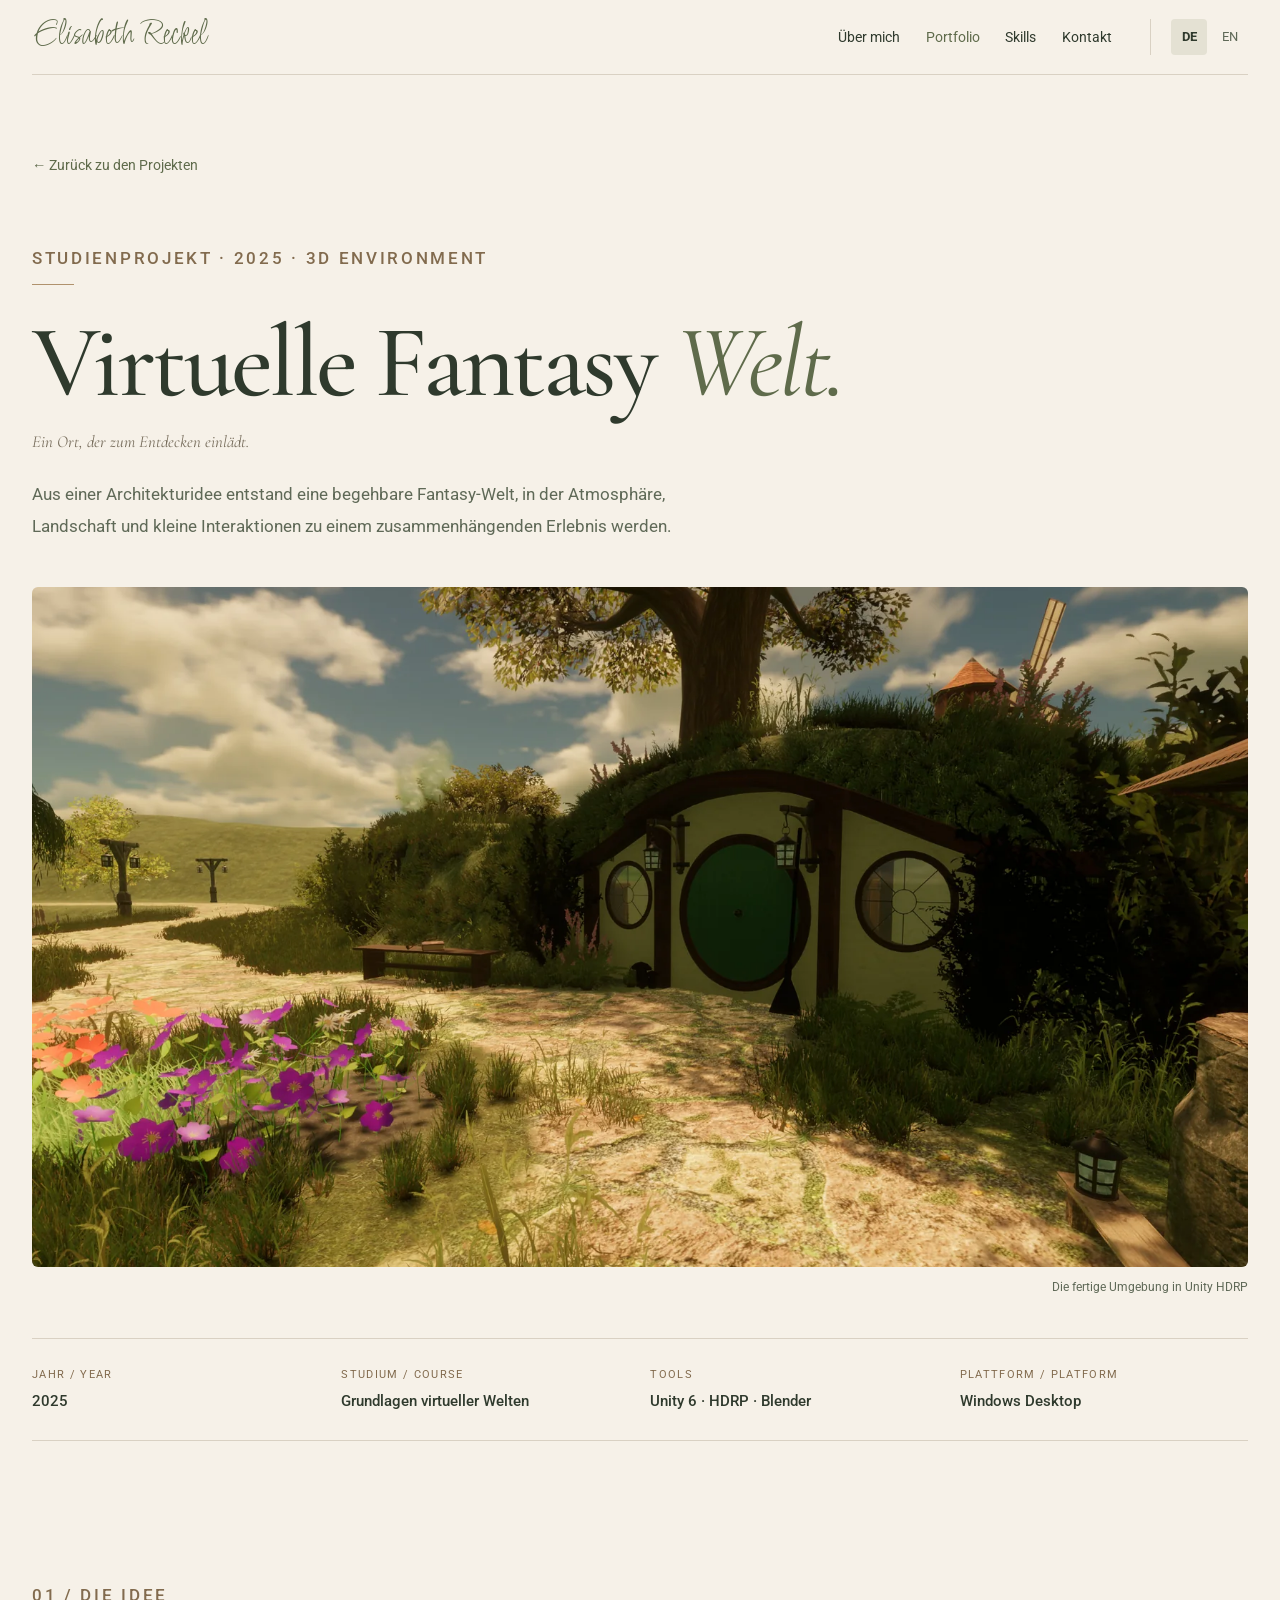
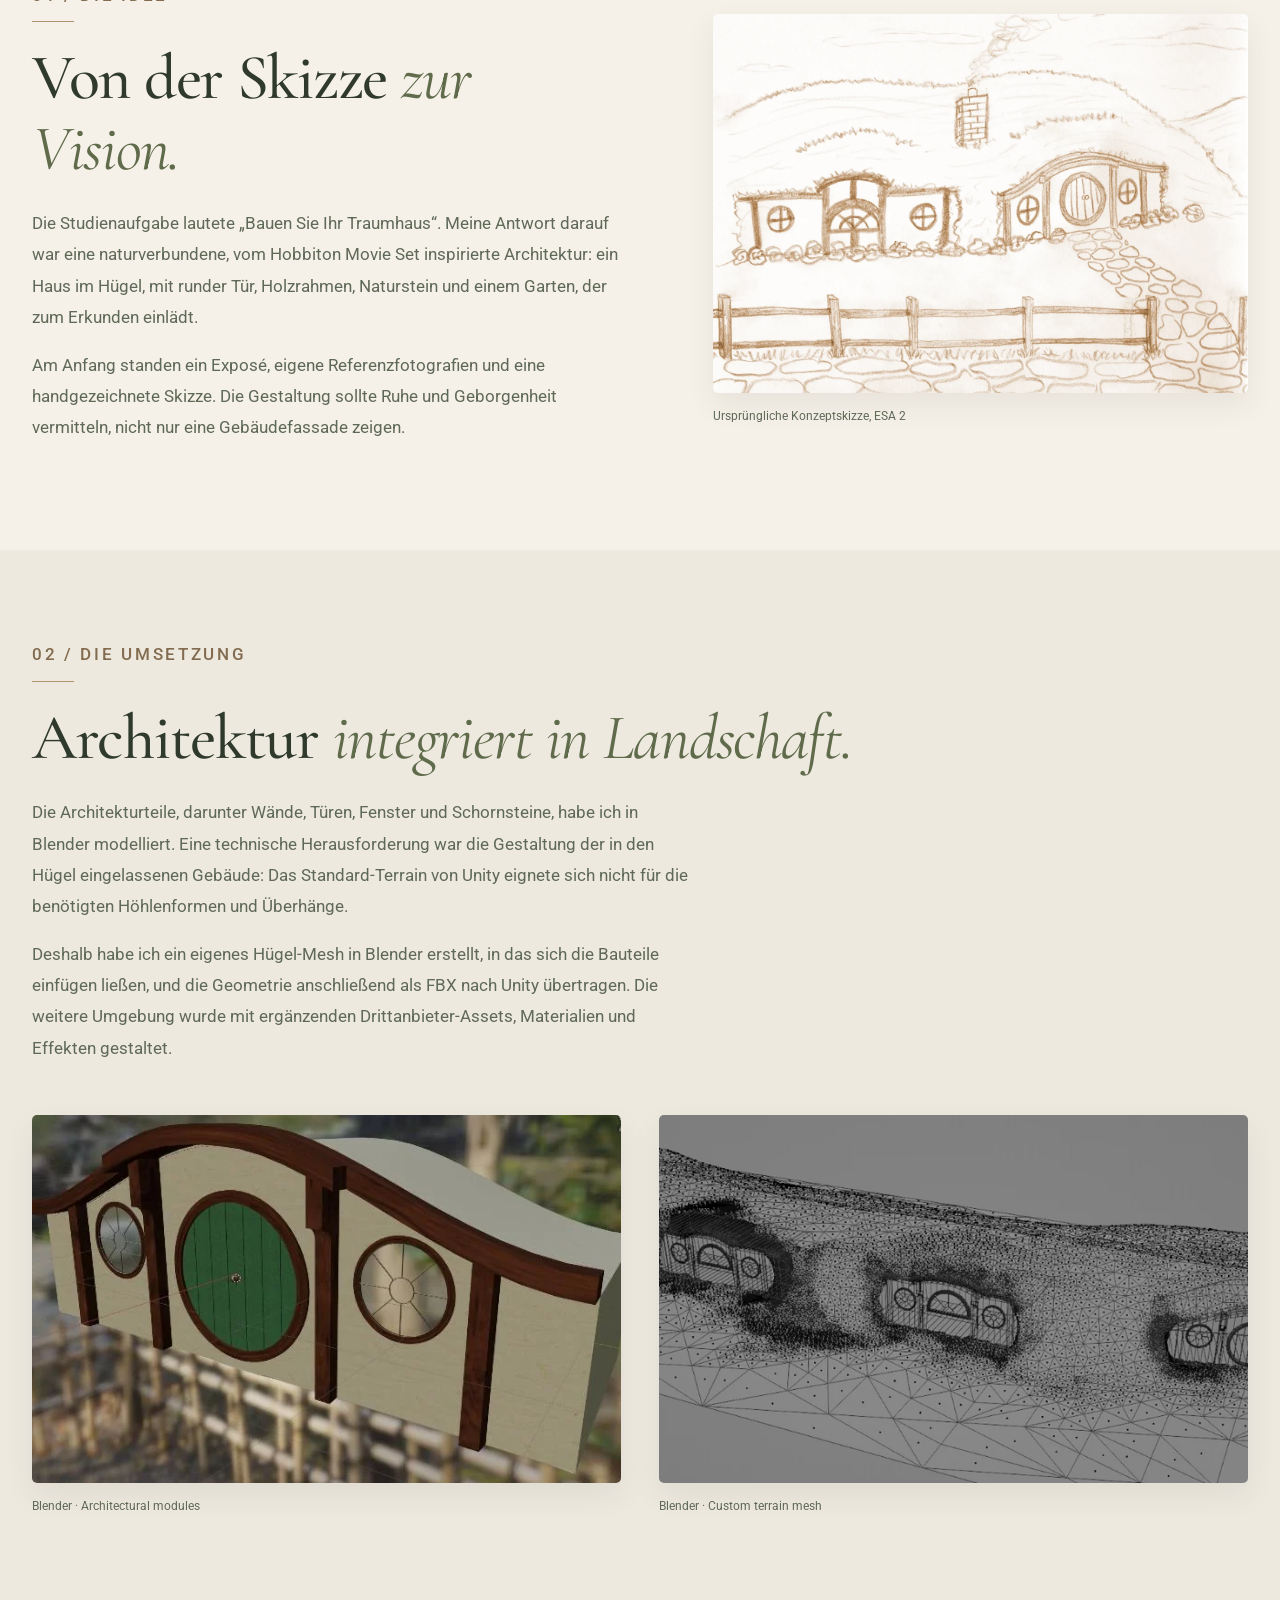
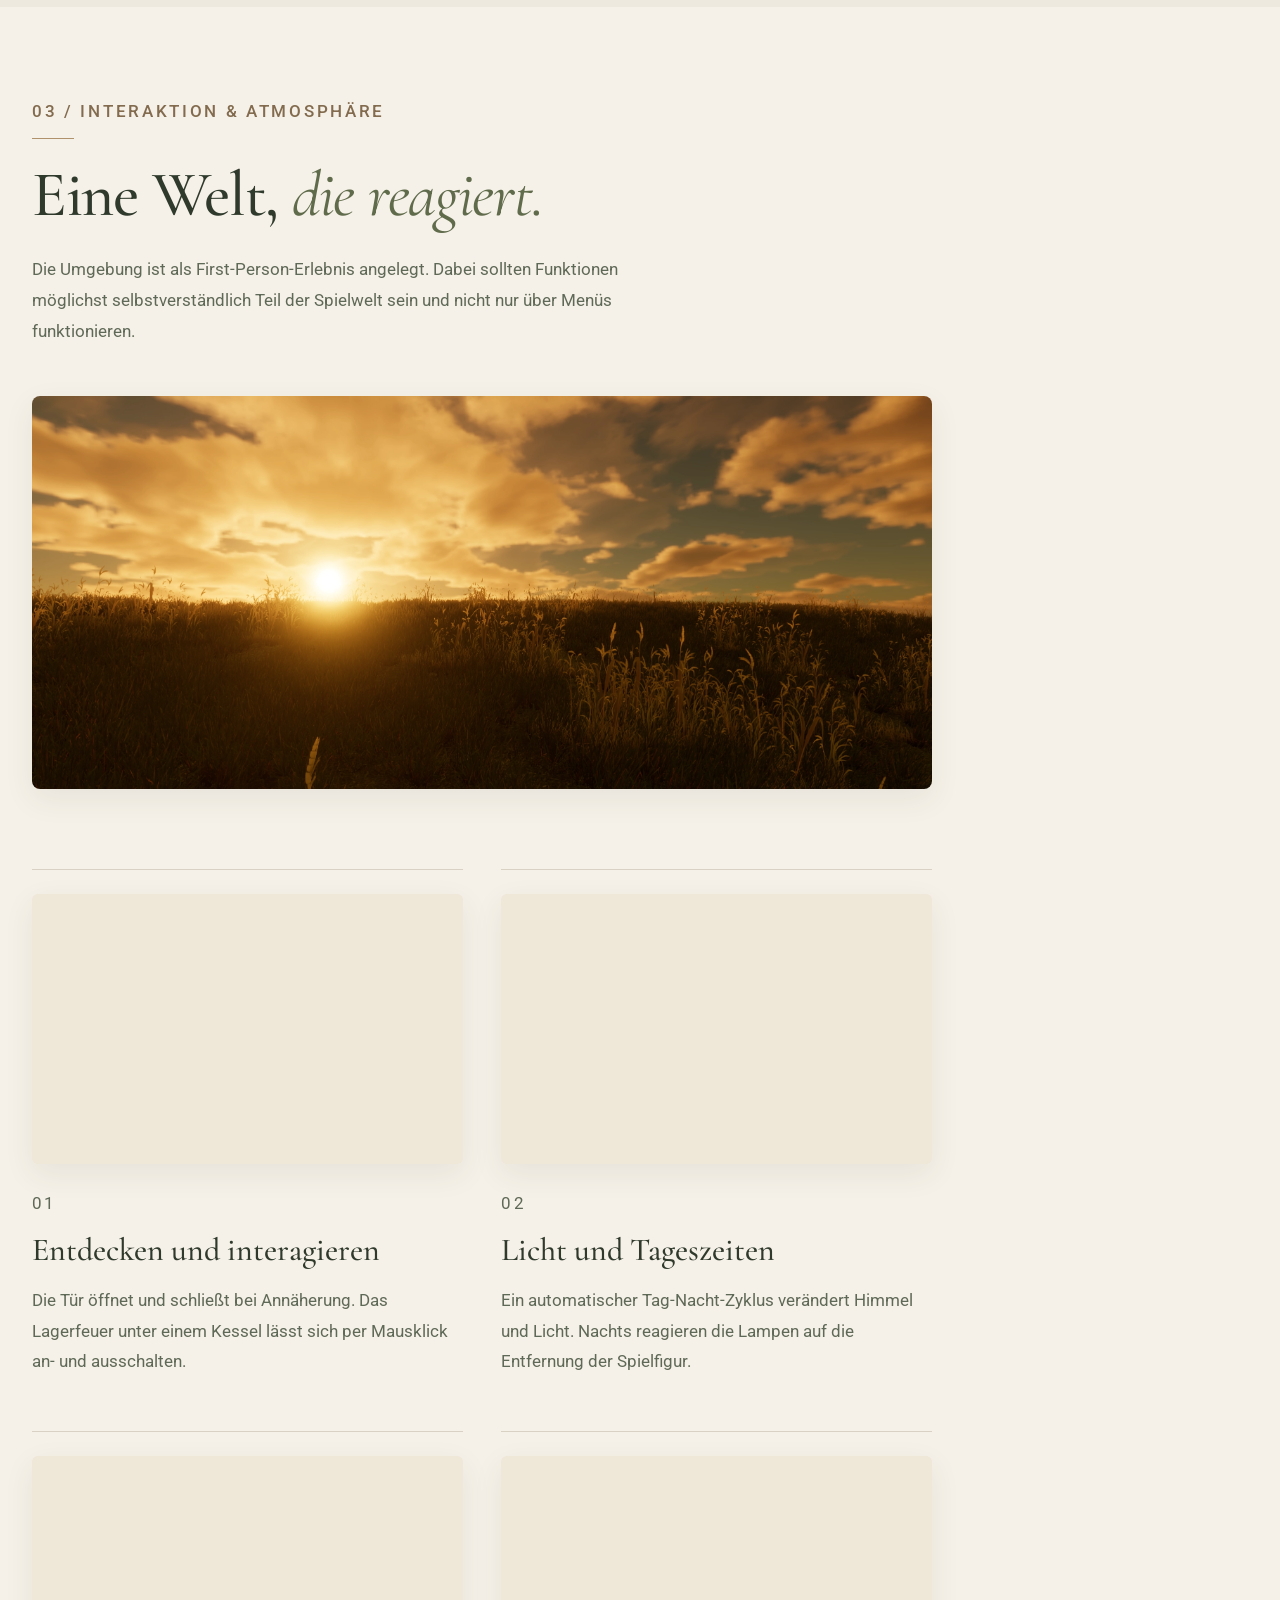
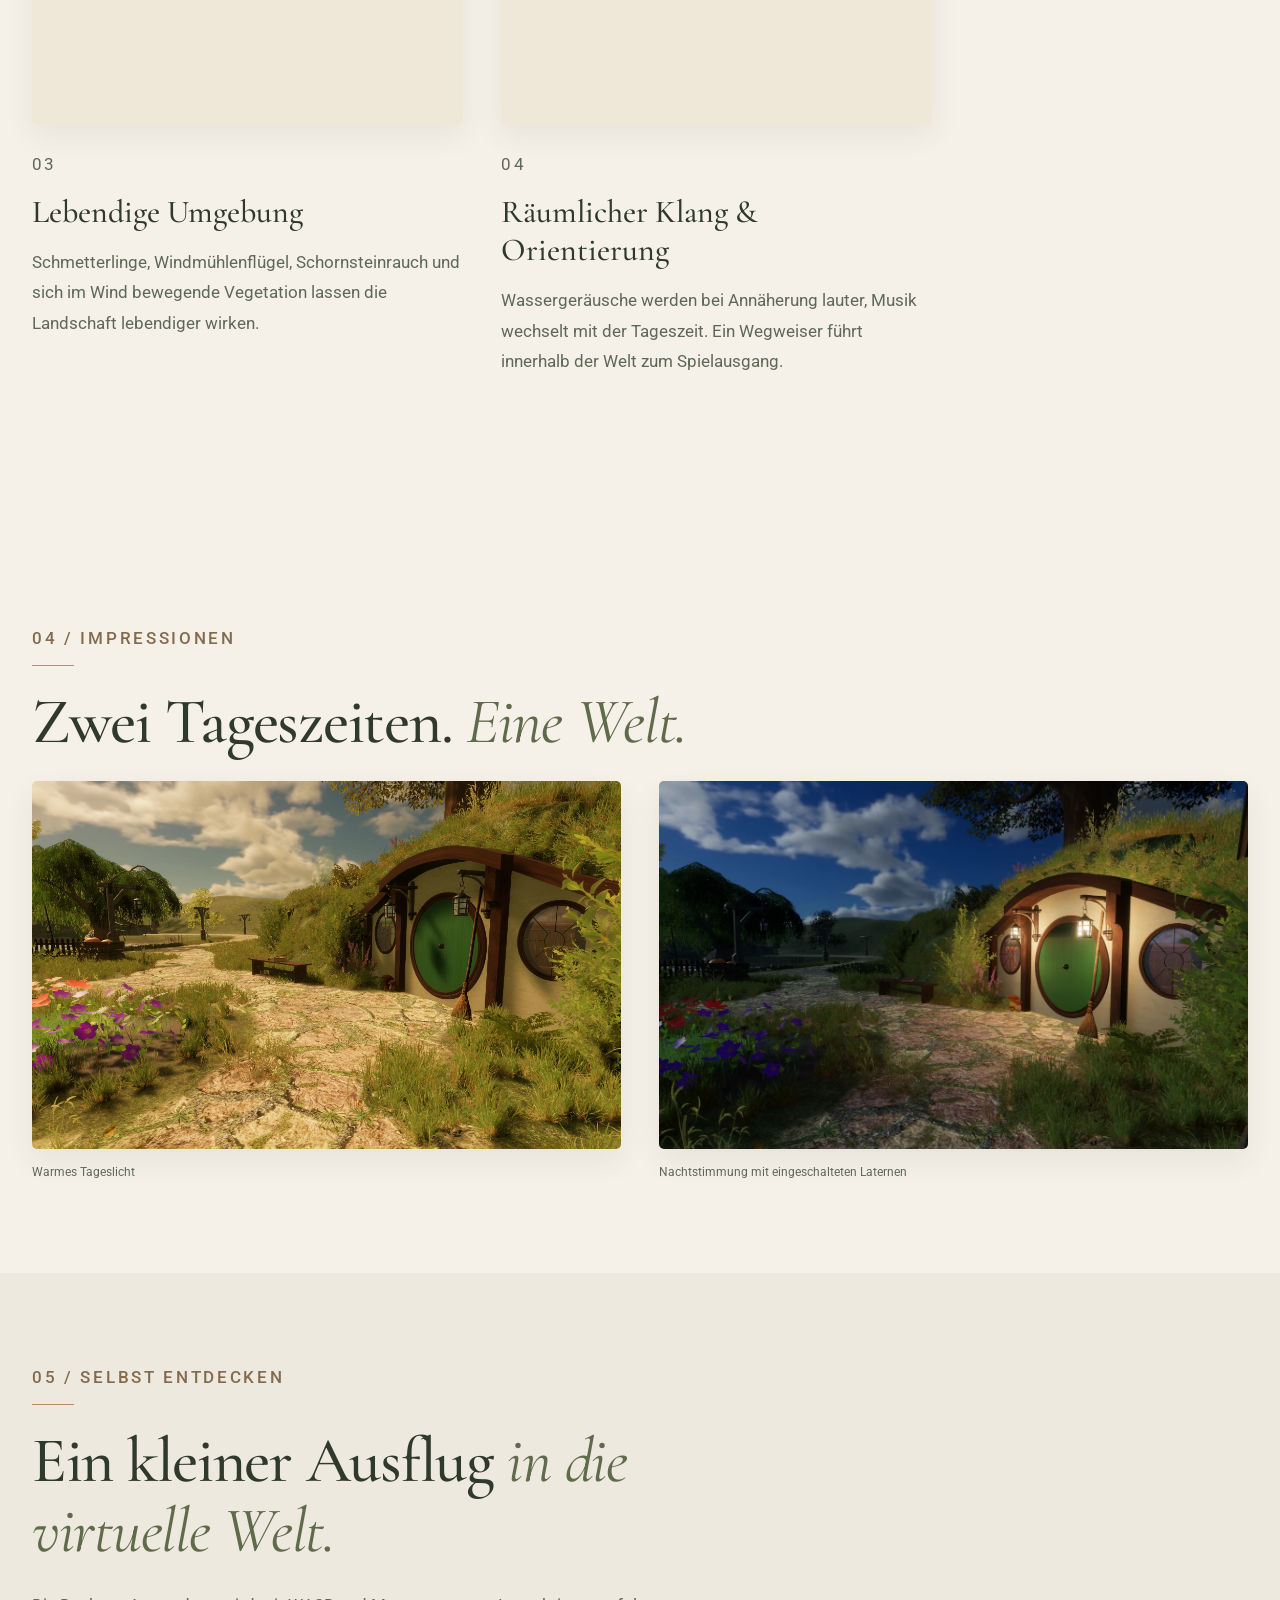
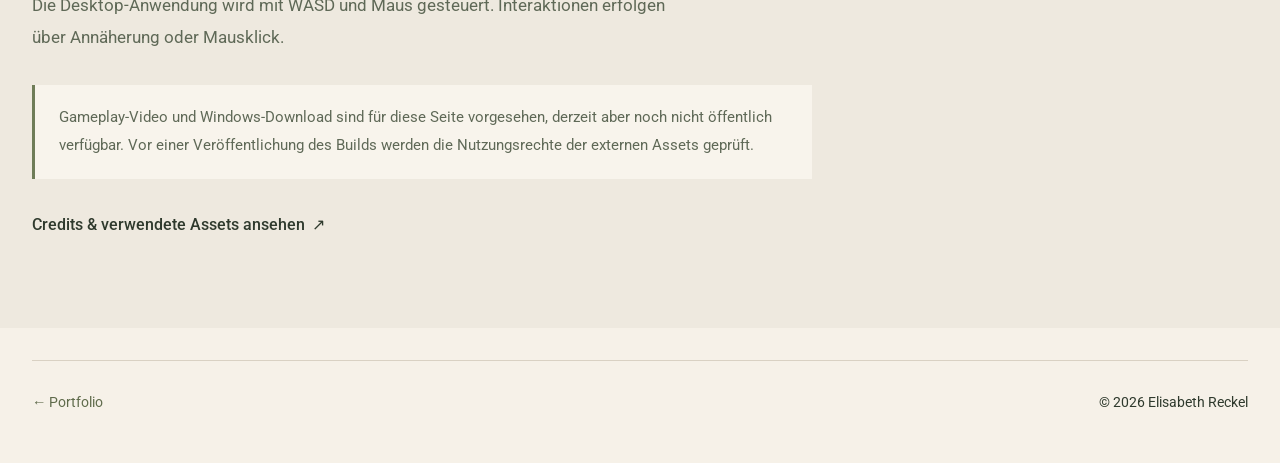
==== commit 79e6c595: "Add optimized Unity project media" ====
--- a/projects/virtual-fantasy-world.html
+++ b/projects/virtual-fantasy-world.html
@@ -43,13 +43,17 @@
 <main id="content">
   <section class="p-introduction p-section">
     <div class="p-container">
+
+      <!-- Deutsch -->
       <div data-lang="de" lang="de" class="p-heading-block">
         <a class="p-back" href="../index.html#portfolio">← Zurück zu den Projekten</a>
         <p class="p-kicker">STUDIENPROJEKT · 2025 · 3D ENVIRONMENT</p>
-        <h1 id="project-title">Virtual Fantasy <em>World.</em></h1>
+        <h1 id="project-title">Virtuelle Fantasy <em>Welt.</em></h1>
         <p class="p-subtitle">Ein Ort, der zum Entdecken einlädt.</p>
         <p class="p-lead">Aus einer Architekturidee entstand eine begehbare Fantasy-Welt, in der Atmosphäre, Landschaft und kleine Interaktionen zu einem zusammenhängenden Erlebnis werden.</p>
       </div>
+
+      <!-- English -->
       <div data-lang="en" lang="en" class="p-heading-block">
         <a class="p-back" href="../index.html#portfolio">← Back to projects</a>
         <p class="p-kicker">UNIVERSITY PROJECT · 2025 · 3D ENVIRONMENT</p>
@@ -71,15 +75,20 @@
     </div>
   </section>
 
+  <!-- SECTION 01: THE VISION -->
   <section class="p-section" id="vision" aria-label="Concept and vision">
     <div class="p-container p-split">
       <div>
+
+        <!-- Deutsch -->
         <div data-lang="de" lang="de">
           <p class="p-kicker">01 / DIE IDEE</p>
           <h2>Von der Skizze <em>zur Vision.</em></h2>
           <p>Die Studienaufgabe lautete „Bauen Sie Ihr Traumhaus“. Meine Antwort darauf war eine naturverbundene, vom Hobbiton Movie Set inspirierte Architektur: ein Haus im Hügel, mit runder Tür, Holzrahmen, Naturstein und einem Garten, der zum Erkunden einlädt.</p>
           <p>Am Anfang standen ein Exposé, eigene Referenzfotografien und eine handgezeichnete Skizze. Die Gestaltung sollte Ruhe und Geborgenheit vermitteln, nicht nur eine Gebäudefassade zeigen.</p>
         </div>
+
+        <!-- English -->
         <div data-lang="en" lang="en">
           <p class="p-kicker">01 / THE VISION</p>
           <h2>From sketch <em>to vision.</em></h2>
@@ -95,15 +104,20 @@
     </div>
   </section>
 
+  <!-- SECTION 02: BUILDING THE WORLD -->
   <section class="p-section p-toned" id="process" aria-label="Modeling and implementation">
     <div class="p-container">
       <div class="p-narrow">
+
+        <!-- Deutsch -->
         <div data-lang="de" lang="de">
           <p class="p-kicker">02 / DIE UMSETZUNG</p>
           <h2>Architektur <em>integriert in Landschaft.</em></h2>
           <p>Die Architekturteile, darunter Wände, Türen, Fenster und Schornsteine, habe ich in Blender modelliert. Eine technische Herausforderung war die Gestaltung der in den Hügel eingelassenen Gebäude: Das Standard-Terrain von Unity eignete sich nicht für die benötigten Höhlenformen und Überhänge.</p>
           <p>Deshalb habe ich ein eigenes Hügel-Mesh in Blender erstellt, in das sich die Bauteile einfügen ließen, und die Geometrie anschließend als FBX nach Unity übertragen. Die weitere Umgebung wurde mit ergänzenden Drittanbieter-Assets, Materialien und Effekten gestaltet.</p>
         </div>
+
+        <!-- English -->
         <div data-lang="en" lang="en">
           <p class="p-kicker">02 / BUILDING THE WORLD</p>
           <h2>Architecture <em>within the landscape.</em></h2>
@@ -118,39 +132,158 @@
     </div>
   </section>
 
+  <!-- SECTION 03: A WORLD THAT RESPONDS -->
   <section class="p-section" id="interactions" aria-label="Interaction and atmosphere">
     <div class="p-container">
+
+      <!-- Deutsch -->
       <div data-lang="de" lang="de" class="p-narrow">
         <p class="p-kicker">03 / INTERAKTION & ATMOSPHÄRE</p>
         <h2>Eine Welt, <em>die reagiert.</em></h2>
         <p>Die Umgebung ist als First-Person-Erlebnis angelegt. Dabei sollten Funktionen möglichst selbstverständlich Teil der Spielwelt sein und nicht nur über Menüs funktionieren.</p>
-      </div>
+        <div class="atmosphere-lead-image">
+          <img
+                  src="../img/unity-project/sunset.webp"
+                  alt="Sonnenuntergang über einer Graslandschaft in der virtuellen Welt"
+                  loading="lazy"
+                  decoding="async"
+          >
+        </div>
+        <div class="interaction-grid">
+
+          <!-- Entdecken und interagieren -->
+          <article class="interaction-card">
+            <div class="interaction-media">
+              <video autoplay muted loop playsinline>
+                <source src="../img/unity-project/door_opening_closing.mp4" type="video/mp4">
+              </video>
+            </div>
+            <div class="interaction-copy">
+              <p class="interaction-number">01</p>
+              <h3>Entdecken und interagieren</h3>
+              <p>Die Tür öffnet und schließt bei Annäherung. Das Lagerfeuer unter einem Kessel lässt sich per Mausklick an- und ausschalten.</p>
+            </div>
+          </article>
+
+          <!-- Licht und Tageszeiten -->
+          <article class="interaction-card">
+            <div class="interaction-media">
+              <video autoplay muted loop playsinline>
+                <source src="../img/unity-project/lights_at_night.mp4" type="video/mp4">
+              </video>
+            </div>
+            <div class="interaction-copy">
+              <p class="interaction-number">02</p>
+              <h3>Licht und Tageszeiten</h3>
+              <p>Ein automatischer Tag-Nacht-Zyklus verändert Himmel und Licht. Nachts reagieren die Lampen auf die Entfernung der Spielfigur.</p>
+            </div>
+          </article>
+
+          <!-- Lebendige Umgebung -->
+          <article class="interaction-card">
+            <div class="interaction-media">
+              <video autoplay muted loop playsinline>
+                <source src="../img/unity-project/smoking_chimneys.mp4" type="video/mp4">
+              </video>
+            </div>
+            <div class="interaction-copy">
+              <p class="interaction-number">03</p>
+              <h3>Lebendige Umgebung</h3>
+              <p>Schmetterlinge, Windmühlenflügel, Schornsteinrauch und sich im Wind bewegende Vegetation lassen die Landschaft lebendiger wirken.</p>
+            </div>
+          </article>
+
+          <!-- Räumlicher Klang & Orientierung -->
+          <article class="interaction-card">
+            <div class="interaction-media">
+              <video autoplay muted loop playsinline>
+                <source src="../img/unity-project/game_exit.mp4" type="video/mp4">
+              </video>
+            </div>
+            <div class="interaction-copy">
+              <p class="interaction-number">04</p>
+              <h3>Räumlicher Klang & Orientierung</h3>
+              <p>Wassergeräusche werden bei Annäherung lauter, Musik wechselt mit der Tageszeit. Ein Wegweiser führt innerhalb der Welt zum Spielausgang.</p>
+            </div>
+          </article>
+
+        </div>
+      </div>
+
+      <!-- English -->
       <div data-lang="en" lang="en" class="p-narrow">
         <p class="p-kicker">03 / INTERACTION & ATMOSPHERE</p>
         <h2>A world <em>that responds.</em></h2>
         <p>The environment is designed for first-person exploration. Interactions are integrated into the setting itself, rather than relying solely on on-screen menus.</p>
-      </div>
-      <div class="p-feature-grid">
-        <article class="p-feature">
-          <span class="p-feature-number">01</span>
-          <div data-lang="de" lang="de"><h3>Entdecken und interagieren</h3><p>Die Tür öffnet und schließt bei Annäherung. Das Lagerfeuer unter einem Kessel lässt sich per Mausklick an- und ausschalten.</p></div>
-          <div data-lang="en" lang="en"><h3>Explore and interact</h3><p>The front door opens and closes when approached. A campfire beneath a cauldron can be toggled with a mouse click.</p></div>
-        </article>
-        <article class="p-feature">
-          <span class="p-feature-number">02</span>
-          <div data-lang="de" lang="de"><h3>Licht und Tageszeiten</h3><p>Ein automatischer Tag-Nacht-Zyklus verändert Himmel und Licht. Nachts reagieren die Lampen auf die Entfernung der Spielfigur.</p></div>
-          <div data-lang="en" lang="en"><h3>Light and time</h3><p>An automatic day–night cycle changes the sky and lighting. At night, lamps respond to the player's proximity.</p></div>
-        </article>
-        <article class="p-feature">
-          <span class="p-feature-number">03</span>
-          <div data-lang="de" lang="de"><h3>Lebendige Umgebung</h3><p>Schmetterlinge, Windmühlenflügel, Schornsteinrauch und sich im Wind bewegende Vegetation lassen die Landschaft lebendiger wirken.</p></div>
-          <div data-lang="en" lang="en"><h3>A living environment</h3><p>Butterflies, a rotating windmill, chimney smoke and wind-animated vegetation make the landscape feel alive.</p></div>
-        </article>
-        <article class="p-feature">
-          <span class="p-feature-number">04</span>
-          <div data-lang="de" lang="de"><h3>Räumlicher Klang & Orientierung</h3><p>Wassergeräusche werden bei Annäherung lauter, Musik wechselt mit der Tageszeit. Ein Wegweiser führt innerhalb der Welt zum Spielausgang.</p></div>
-          <div data-lang="en" lang="en"><h3>Spatial sound & wayfinding</h3><p>Water ambience grows louder as the player approaches; music changes with the time of day. An in-world sign leads towards the exit.</p></div>
-        </article>
+        <div class="atmosphere-lead-image">
+          <img
+                  src="../img/unity-project/sunset.webp"
+                  alt="Sunset over a meadow in the virtual world"
+                  loading="lazy"
+                  decoding="async"
+          >
+        </div>
+
+        <div class="interaction-grid">
+
+          <!-- Explore and interact -->
+          <article class="interaction-card">
+            <div class="interaction-media">
+              <video autoplay muted loop playsinline>
+                <source src="../img/unity-project/door_opening_closing.mp4" type="video/mp4">
+              </video>
+            </div>
+            <div class="interaction-copy">
+              <p class="interaction-number">01</p>
+              <h3>Explore and interact</h3>
+              <p>The front door opens and closes when approached. A campfire beneath a cauldron can be toggled with a mouse click.</p>
+            </div>
+          </article>
+
+          <!-- Light and time -->
+          <article class="interaction-card">
+            <div class="interaction-media">
+              <video autoplay muted loop playsinline>
+                <source src="../img/unity-project/lights_at_night.mp4" type="video/mp4">
+              </video>
+            </div>
+            <div class="interaction-copy">
+              <p class="interaction-number">02</p>
+              <h3>Light and time</h3>
+              <p>An automatic day–night cycle changes the sky and lighting. At night, lamps respond to the player's proximity.</p>
+            </div>
+          </article>
+
+          <!-- A living environment -->
+          <article class="interaction-card">
+            <div class="interaction-media">
+              <video autoplay muted loop playsinline>
+                <source src="../img/unity-project/smoking_chimneys.mp4" type="video/mp4">
+              </video>
+            </div>
+            <div class="interaction-copy">
+              <p class="interaction-number">03</p>
+              <div data-lang="en" lang="en">
+                <h3>A living environment</h3>
+                <p>Butterflies, a rotating windmill, chimney smoke and wind-animated vegetation make the landscape feel alive.</p>
+            </div>
+          </article>
+
+          <!-- Spatial sound & wayfinding -->
+          <article class="interaction-card">
+            <div class="interaction-media">
+              <video autoplay muted loop playsinline>
+                <source src="../img/unity-project/game_exit.mp4" type="video/mp4">
+              </video>
+            </div>
+            <div class="interaction-copy">
+              <p class="interaction-number">04</p>
+              <h3>Spatial sound & wayfinding</h3>
+              <p>Water ambience grows louder as the player approaches; music changes with the time of day. An in-world sign leads towards the exit.</p>
+            </div>
+          </article>
+
+        </div>
       </div>
     </div>
   </section>
--- a/projects/project.css
+++ b/projects/project.css
@@ -88,6 +88,90 @@
 .credits-page .credits-markdown>h1{display:none}
 .credits-page .credits-markdown h2{border-top:1px solid var(--color-line);padding-top:2rem}
 .credits-page .credits-note{font-size:.91rem;color:var(--color-text-soft);margin:1rem 0 2rem}
+
+
+.atmosphere-lead-image {
+    margin: var(--space-2xl) 0 var(--space-3xl);
+    border-radius: 8px;
+    overflow: hidden;
+    box-shadow: var(--shadow-soft);
+}
+
+.atmosphere-lead-image img {
+    display: block;
+    width: 100%;
+    aspect-ratio: 16 / 7;
+    object-fit: cover;
+    object-position: center;
+}
+
+.interaction-grid {
+    display: grid;
+    grid-template-columns: repeat(2, minmax(0, 1fr));
+    gap: clamp(1.5rem, 3vw, 3rem);
+    margin-top: var(--space-xl);
+}
+
+.interaction-card {
+    border-top: 1px solid var(--color-line);
+    padding-top: var(--space-lg);
+}
+
+.interaction-media {
+    margin-bottom: var(--space-lg);
+    border-radius: 6px;
+    overflow: hidden;
+    background: var(--color-bg-soft);
+    box-shadow: var(--shadow-soft);
+}
+
+.interaction-media img {
+    display: block;
+    width: 100%;
+    aspect-ratio: 16 / 10;
+    object-fit: cover;
+    object-position: center;
+}
+
+.interaction-media video {
+    display: block;
+    width: 100%;
+    aspect-ratio: 16 / 10;
+    object-fit: cover;
+}
+
+.interaction-number {
+    font-size: 0.78rem;
+    letter-spacing: 0.14em;
+    text-transform: uppercase;
+    color: #826B4E;
+    margin-bottom: var(--space-sm);
+}
+
+.interaction-card h3 {
+    margin-bottom: var(--space-md);
+    font-size: clamp(1.7rem, 2.5vw, 2.4rem);
+    line-height: 1.2;
+}
+
+.interaction-card p:last-child {
+    line-height: 1.8;
+    max-width: 48ch;
+}
+
+@media (max-width: 900px) {
+    .interaction-grid {
+        grid-template-columns: 1fr;
+    }
+
+    .atmosphere-lead-image img {
+        aspect-ratio: 4 / 3;
+    }
+}
+
+
+
+
 @media(max-width:900px){
  .p-site-header{position:static}
  .p-site-header .header-inner{display:grid;grid-template-columns:1fr auto;gap:.8rem}
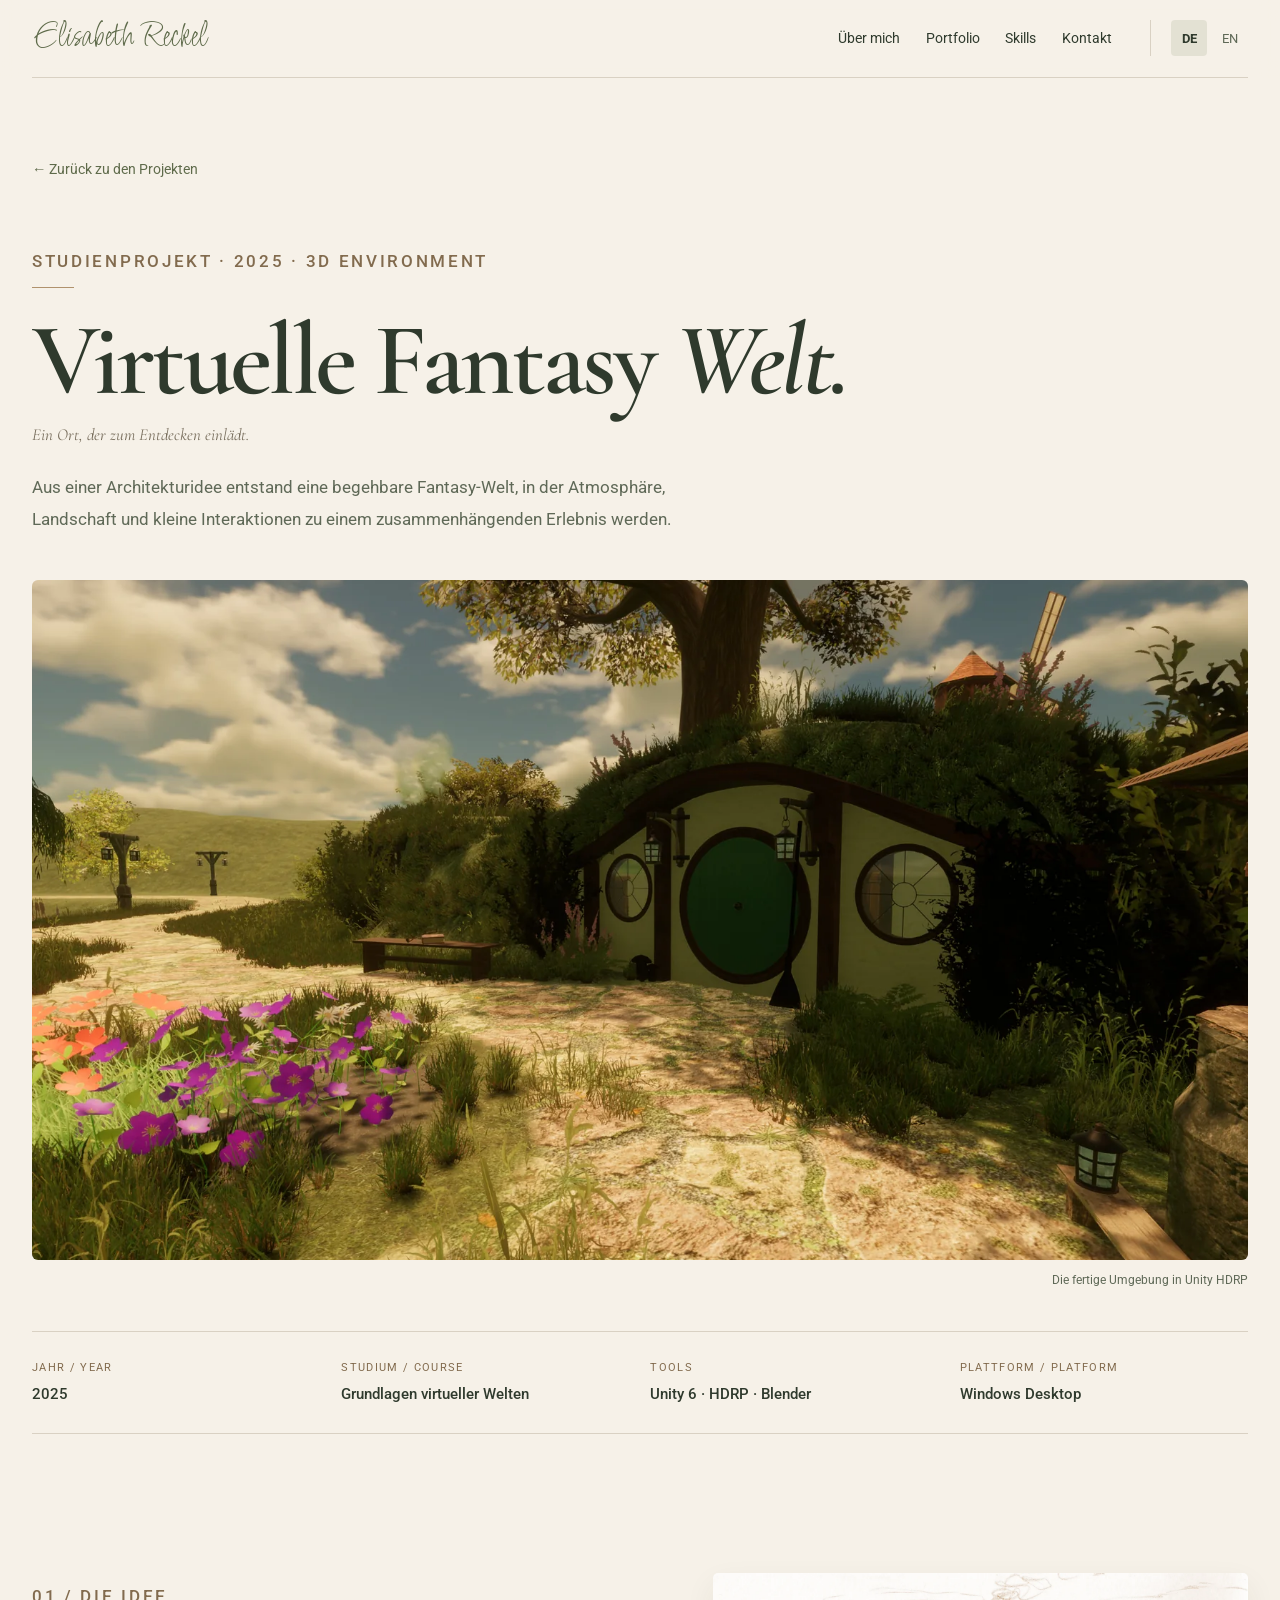
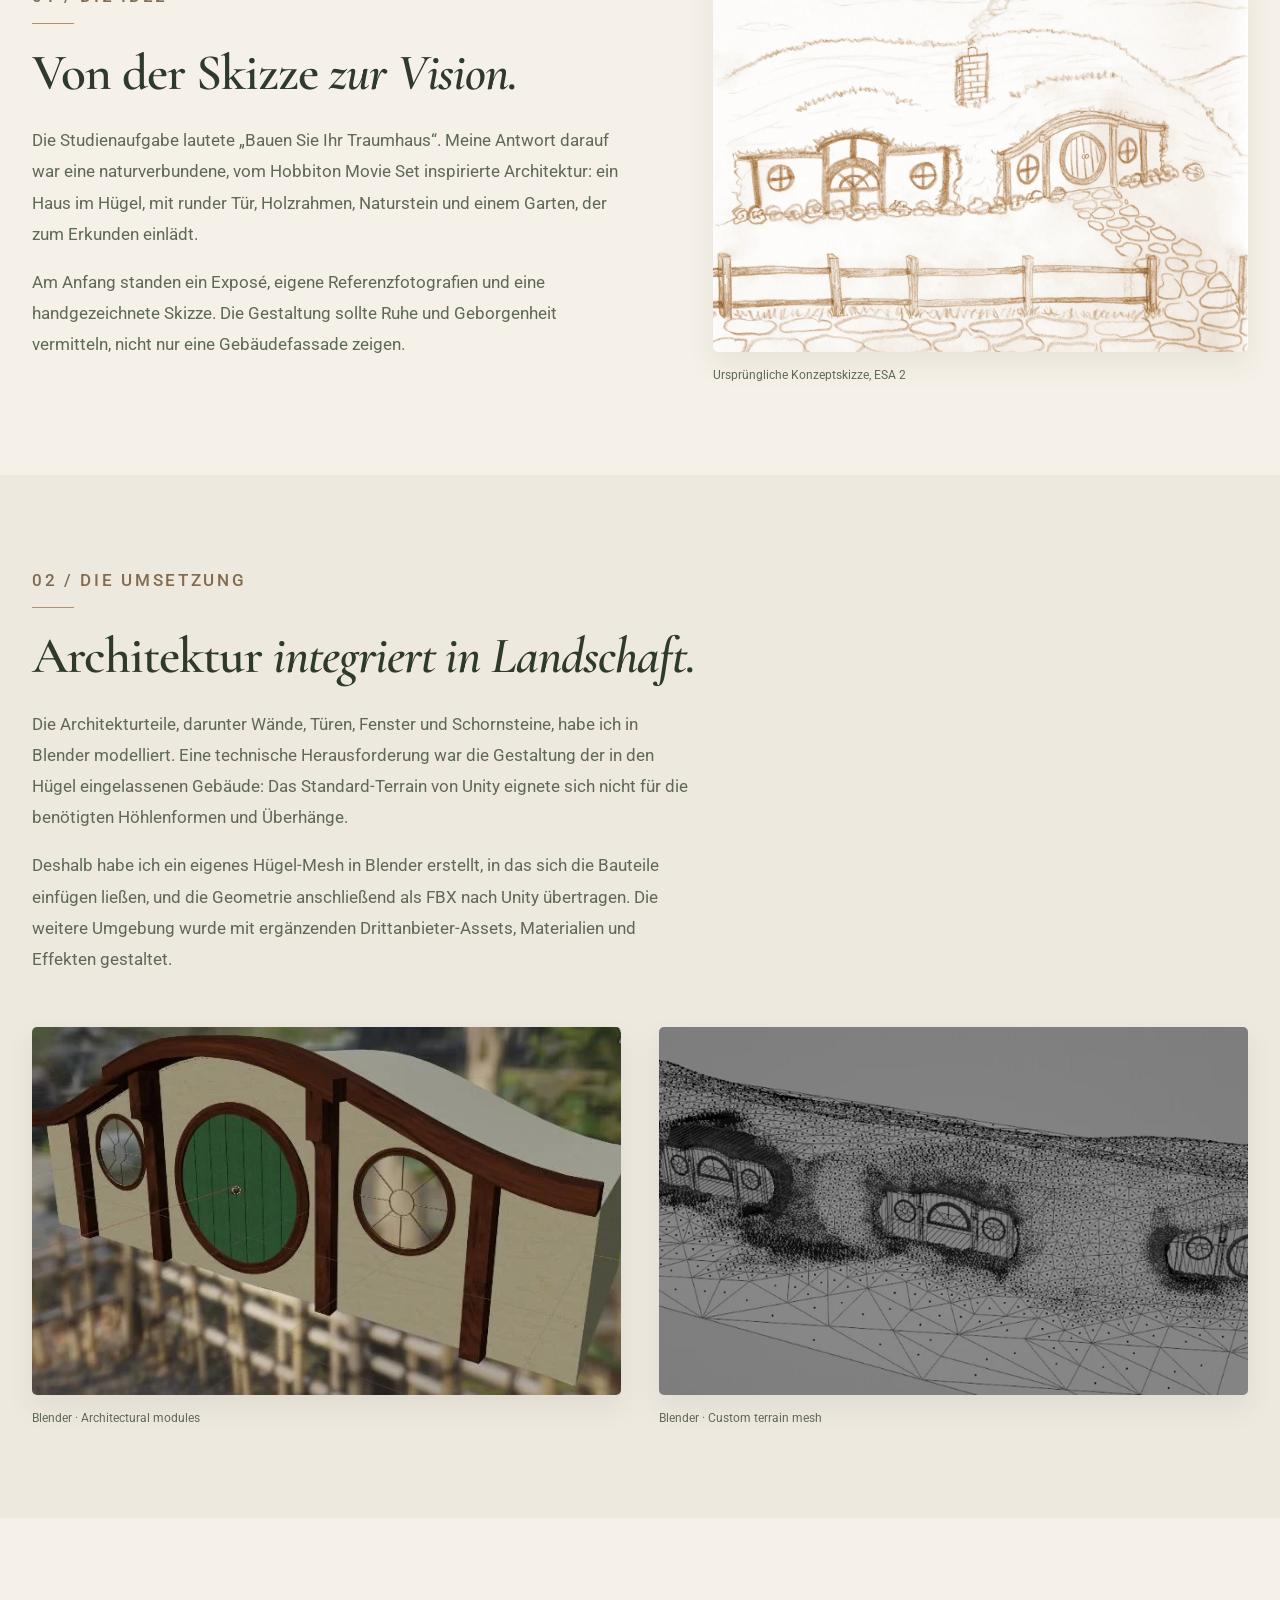
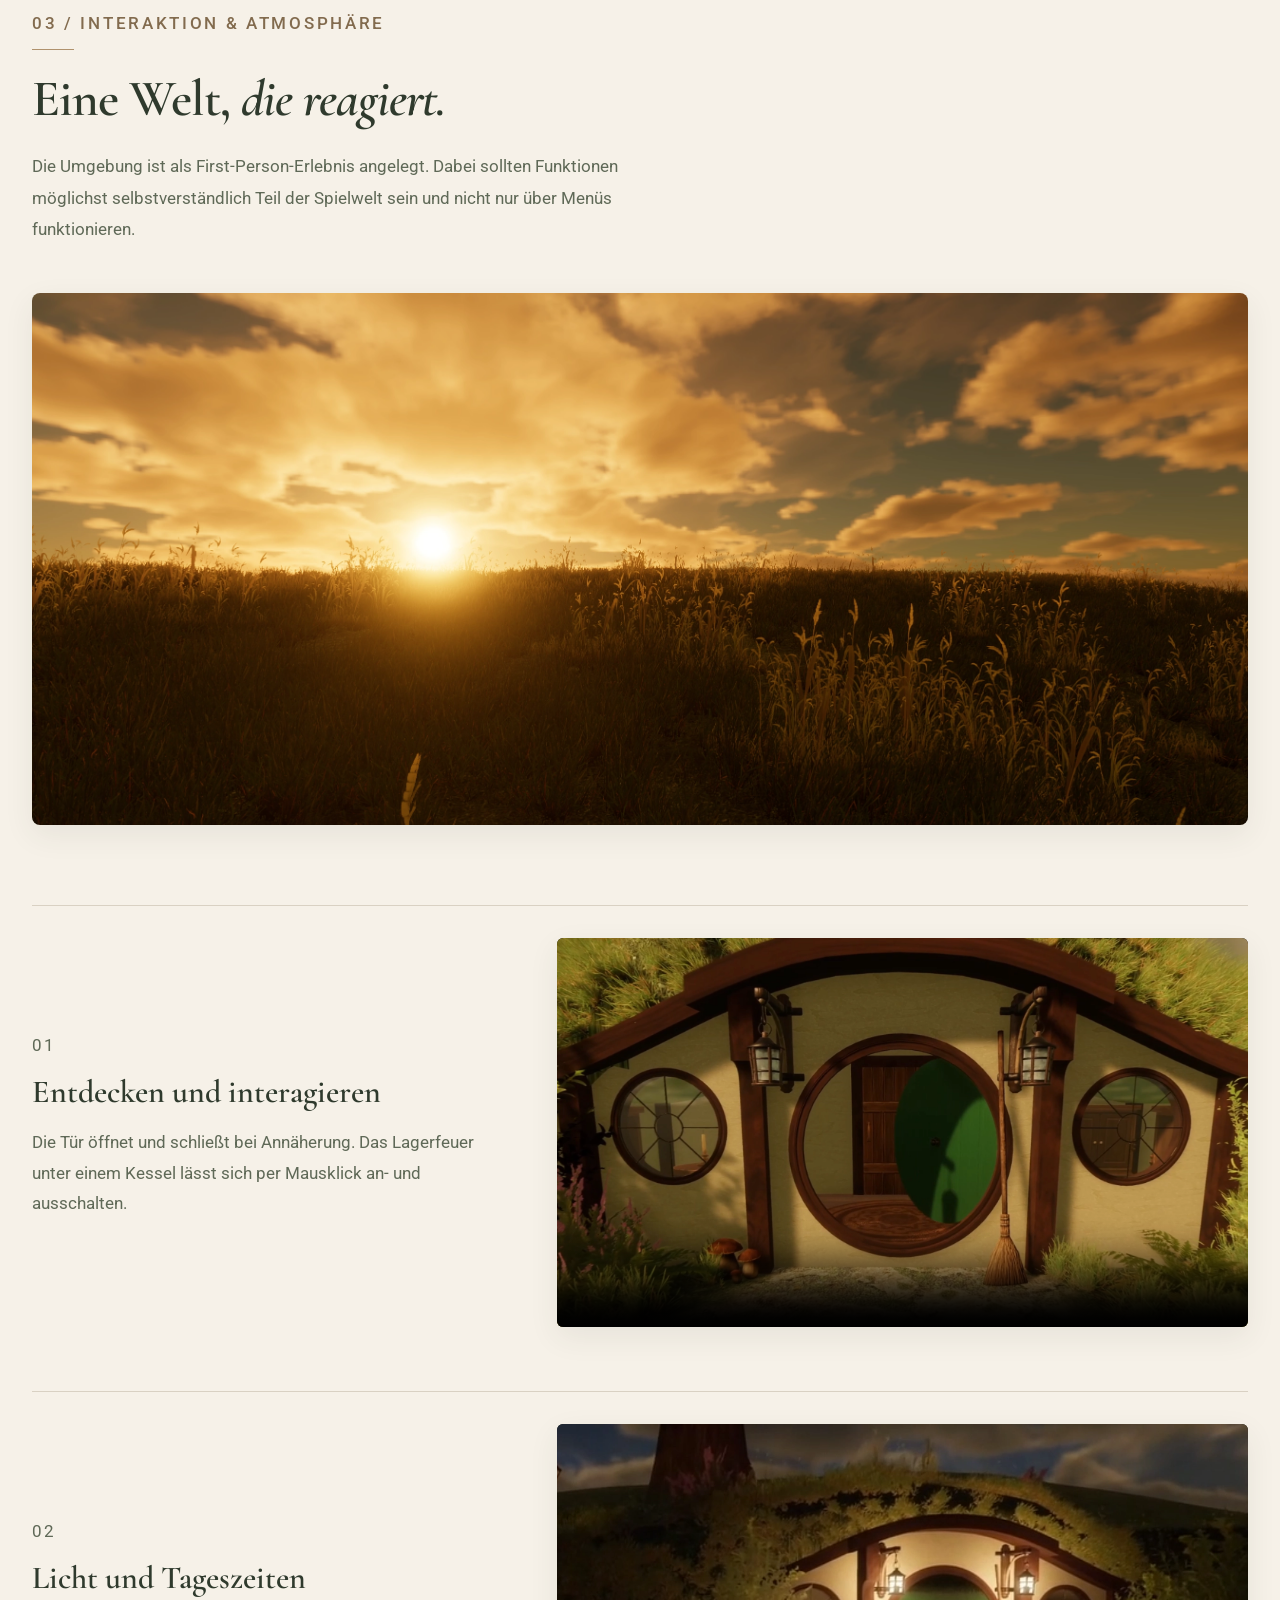
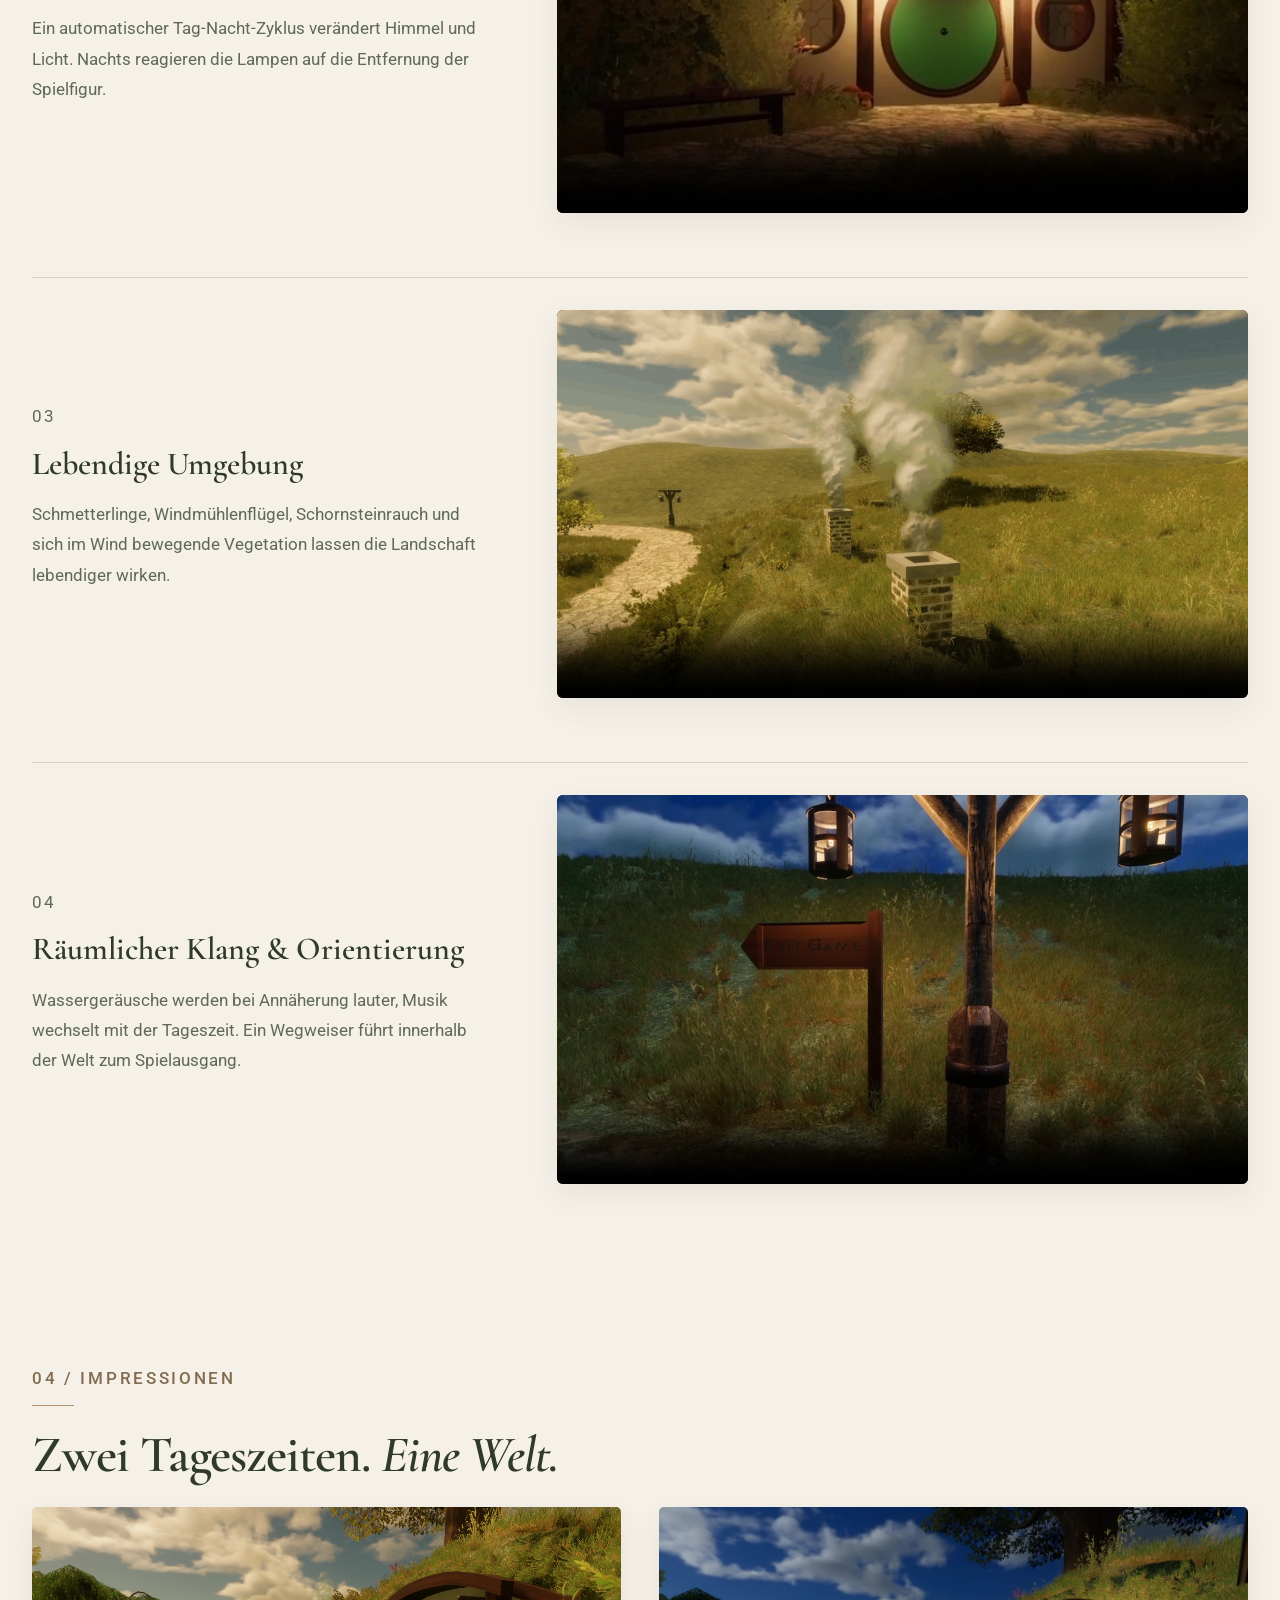
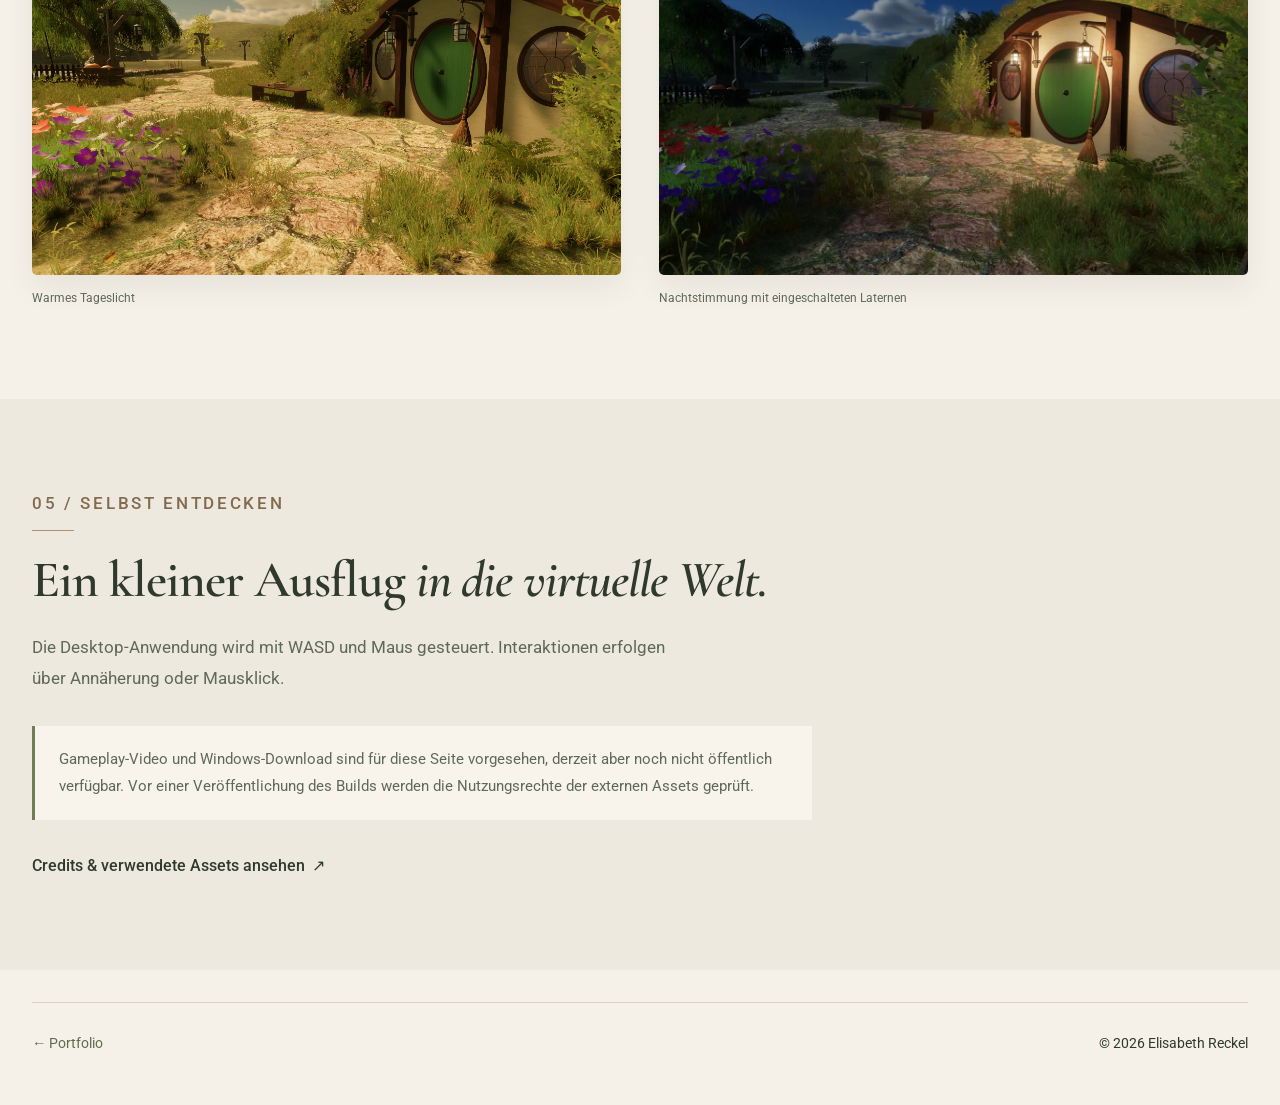
==== commit fe3c759e: "Adding thumbnails and reworking section 3" ====
--- a/projects/virtual-fantasy-world.html
+++ b/projects/virtual-fantasy-world.html
@@ -137,7 +137,7 @@
     <div class="p-container">
 
       <!-- Deutsch -->
-      <div data-lang="de" lang="de" class="p-narrow">
+      <div data-lang="de" lang="de" class="p-interactions-content">
         <p class="p-kicker">03 / INTERAKTION & ATMOSPHÄRE</p>
         <h2>Eine Welt, <em>die reagiert.</em></h2>
         <p>Die Umgebung ist als First-Person-Erlebnis angelegt. Dabei sollten Funktionen möglichst selbstverständlich Teil der Spielwelt sein und nicht nur über Menüs funktionieren.</p>
@@ -154,8 +154,16 @@
           <!-- Entdecken und interagieren -->
           <article class="interaction-card">
             <div class="interaction-media">
-              <video autoplay muted loop playsinline>
-                <source src="../img/unity-project/door_opening_closing.mp4" type="video/mp4">
+              <video
+                      controls
+                      playsinline
+                      preload="none"
+                      poster="../img/unity-project/door_opening_closing.webp"
+              >
+                <source
+                        src="../img/unity-project/door_opening_closing.mp4"
+                        type="video/mp4"
+                >
               </video>
             </div>
             <div class="interaction-copy">
@@ -168,8 +176,16 @@
           <!-- Licht und Tageszeiten -->
           <article class="interaction-card">
             <div class="interaction-media">
-              <video autoplay muted loop playsinline>
-                <source src="../img/unity-project/lights_at_night.mp4" type="video/mp4">
+              <video
+                      controls
+                      playsinline
+                      preload="none"
+                      poster="../img/unity-project/lights_at_night.webp"
+              >
+                <source
+                        src="../img/unity-project/lights_at_night.mp4"
+                        type="video/mp4"
+                >
               </video>
             </div>
             <div class="interaction-copy">
@@ -182,8 +198,16 @@
           <!-- Lebendige Umgebung -->
           <article class="interaction-card">
             <div class="interaction-media">
-              <video autoplay muted loop playsinline>
-                <source src="../img/unity-project/smoking_chimneys.mp4" type="video/mp4">
+              <video
+                      controls
+                      playsinline
+                      preload="none"
+                      poster="../img/unity-project/smoking_chimneys.webp"
+              >
+                <source
+                        src="../img/unity-project/smoking_chimneys.mp4"
+                        type="video/mp4"
+                >
               </video>
             </div>
             <div class="interaction-copy">
@@ -196,8 +220,16 @@
           <!-- Räumlicher Klang & Orientierung -->
           <article class="interaction-card">
             <div class="interaction-media">
-              <video autoplay muted loop playsinline>
-                <source src="../img/unity-project/game_exit.mp4" type="video/mp4">
+              <video
+                      controls
+                      playsinline
+                      preload="none"
+                      poster="../img/unity-project/game_exit.webp"
+              >
+                <source
+                        src="../img/unity-project/game_exit.mp4"
+                        type="video/mp4"
+                >
               </video>
             </div>
             <div class="interaction-copy">
@@ -211,7 +243,7 @@
       </div>
 
       <!-- English -->
-      <div data-lang="en" lang="en" class="p-narrow">
+      <div data-lang="en" lang="en" class="p-interactions-content">
         <p class="p-kicker">03 / INTERACTION & ATMOSPHERE</p>
         <h2>A world <em>that responds.</em></h2>
         <p>The environment is designed for first-person exploration. Interactions are integrated into the setting itself, rather than relying solely on on-screen menus.</p>
@@ -229,8 +261,16 @@
           <!-- Explore and interact -->
           <article class="interaction-card">
             <div class="interaction-media">
-              <video autoplay muted loop playsinline>
-                <source src="../img/unity-project/door_opening_closing.mp4" type="video/mp4">
+              <video
+                      controls
+                      playsinline
+                      preload="none"
+                      poster="../img/unity-project/door_opening_closing.webp"
+              >
+                <source
+                        src="../img/unity-project/door_opening_closing.mp4"
+                        type="video/mp4"
+                >
               </video>
             </div>
             <div class="interaction-copy">
@@ -243,8 +283,16 @@
           <!-- Light and time -->
           <article class="interaction-card">
             <div class="interaction-media">
-              <video autoplay muted loop playsinline>
-                <source src="../img/unity-project/lights_at_night.mp4" type="video/mp4">
+              <video
+                      controls
+                      playsinline
+                      preload="none"
+                      poster="../img/unity-project/world-day.webp"
+              >
+                <source
+                        src="../img/unity-project/lights_at_night.mp4"
+                        type="video/mp4"
+                >
               </video>
             </div>
             <div class="interaction-copy">
@@ -257,13 +305,20 @@
           <!-- A living environment -->
           <article class="interaction-card">
             <div class="interaction-media">
-              <video autoplay muted loop playsinline>
-                <source src="../img/unity-project/smoking_chimneys.mp4" type="video/mp4">
+              <video
+                      controls
+                      playsinline
+                      preload="none"
+                      poster="../img/unity-project/smoking_chimneys.webp"
+              >
+                <source
+                        src="../img/unity-project/smoking_chimneys.mp4"
+                        type="video/mp4"
+                >
               </video>
             </div>
             <div class="interaction-copy">
               <p class="interaction-number">03</p>
-              <div data-lang="en" lang="en">
                 <h3>A living environment</h3>
                 <p>Butterflies, a rotating windmill, chimney smoke and wind-animated vegetation make the landscape feel alive.</p>
             </div>
@@ -272,8 +327,16 @@
           <!-- Spatial sound & wayfinding -->
           <article class="interaction-card">
             <div class="interaction-media">
-              <video autoplay muted loop playsinline>
-                <source src="../img/unity-project/game_exit.mp4" type="video/mp4">
+              <video
+                      controls
+                      playsinline
+                      preload="none"
+                      poster="../img/unity-project/game_exit.webp"
+              >
+                <source
+                        src="../img/unity-project/game_exit.mp4"
+                        type="video/mp4"
+                >
               </video>
             </div>
             <div class="interaction-copy">
--- a/projects/project.css
+++ b/projects/project.css
@@ -18,21 +18,22 @@
 .p-section>.p-container{max-width:var(--max-width)}
 .p-section>div[data-lang],.case-study section>[data-lang]{background:transparent;border:0;border-radius:0;box-shadow:none;padding:0}
 .case-study p,.credits-page p{color:var(--color-text-soft)}
-.case-study h1,.case-study h2,.case-study h3,.credits-page h1,.credits-page h2{color:var(--color-text);font-family:var(--font-heading);font-weight:500;line-height:1.1}
-.case-study h2{font-size:clamp(2.7rem,5vw,4.6rem);letter-spacing:-.02em;margin:0 0 1.5rem}
-.case-study h2 em,.case-study h1 em{font-weight:400;color:var(--color-accent-hover)}
+/* Project page typography */
+
+.case-study h1 {
+    font-size: clamp(3.8rem, 8vw, 7rem);
+    line-height: 1;
+    letter-spacing: -0.03em;
+    margin: 0 0 0.45rem;
+}
+
+.case-study h2 {
+    font-size: clamp(2.4rem, 4vw, 3.8rem);
+    letter-spacing: -0.02em;
+    margin: 0 0 1.5rem;
+}
 .case-study h3{font-size:clamp(1.7rem,2.4vw,2.2rem);margin:.35rem 0 1rem}
 .case-study section{scroll-margin-top:6rem}
-/* Header is shared visually with the main website */
-.p-site-header{position:sticky;top:0;z-index:100;padding:0 var(--page-gutter);background:rgba(246,241,232,.94);backdrop-filter:blur(12px)}
-.p-site-header .header-inner{max-width:var(--max-width);display:flex;align-items:center;gap:clamp(1.25rem,3vw,2.5rem);padding:1.15rem 0;margin:0 auto;border-bottom:1px solid var(--color-line)}
-.p-site-header #logo{font-family:var(--font-script);font-size:2.3rem;color:var(--color-accent-hover);line-height:1;white-space:nowrap;margin-right:auto;text-decoration:none}
-.p-site-header #main-nav ul{display:flex;align-items:center;flex-wrap:wrap;list-style:none;padding:0;margin:0;gap:clamp(.85rem,2vw,1.8rem)}
-.p-site-header #main-nav a{font-size:.9rem;font-weight:400;text-decoration:none;position:relative}
-.p-site-header #main-nav a:hover,.p-site-header #main-nav a[aria-current]{color:var(--color-accent-hover)}
-.p-site-header #language_switch{display:flex;align-items:center;gap:.25rem;padding-left:1.25rem;border-left:1px solid var(--color-line)}
-.p-site-header #language_switch button{border:0;border-radius:4px;background:transparent;color:var(--color-text-soft);padding:.4rem .65rem;font:inherit;font-size:.8rem;min-height:36px;cursor:pointer}
-.p-site-header #language_switch button[aria-pressed=true]{background:rgba(111,125,88,.14);color:var(--color-text);font-weight:700}
 .p-skip{position:absolute;left:1rem;top:-100px;z-index:200;background:#fff;padding:.5rem 1rem;color:#20321e}
 .p-skip:focus{top:1rem}
 /* Intro */
@@ -105,40 +106,54 @@
     object-position: center;
 }
 
+
+/* INTERACTION FEATURES */
+
+.p-interactions-content {
+    width: 100%;
+    max-width: 100%;
+}
+
 .interaction-grid {
     display: grid;
-    grid-template-columns: repeat(2, minmax(0, 1fr));
-    gap: clamp(1.5rem, 3vw, 3rem);
+    grid-template-columns: 1fr;
+    gap: clamp(2.5rem, 5vw, 4.5rem);
     margin-top: var(--space-xl);
 }
 
 .interaction-card {
+    display: grid;
+    grid-template-columns: minmax(0, 0.8fr) minmax(0, 1.2fr);
+    grid-template-areas: "copy media";
+    align-items: center;
+    gap: clamp(2rem, 5vw, 5rem);
+    padding-top: var(--space-xl);
     border-top: 1px solid var(--color-line);
-    padding-top: var(--space-lg);
+}
+
+.interaction-copy {
+    grid-area: copy;
+    min-width: 0;
 }
 
 .interaction-media {
-    margin-bottom: var(--space-lg);
+    grid-area: media;
+    min-width: 0;
+    margin: 0;
     border-radius: 6px;
     overflow: hidden;
-    background: var(--color-bg-soft);
+    background: #1b201c;
     box-shadow: var(--shadow-soft);
 }
 
+.interaction-media video,
 .interaction-media img {
     display: block;
     width: 100%;
-    aspect-ratio: 16 / 10;
-    object-fit: cover;
-    object-position: center;
-}
-
-.interaction-media video {
-    display: block;
-    width: 100%;
-    aspect-ratio: 16 / 10;
-    object-fit: cover;
-}
+    aspect-ratio: 16 / 9;
+    object-fit: contain;
+}
+
 
 .interaction-number {
     font-size: 0.78rem;
@@ -172,16 +187,20 @@
 
 
 
-@media(max-width:900px){
- .p-site-header{position:static}
- .p-site-header .header-inner{display:grid;grid-template-columns:1fr auto;gap:.8rem}
- .p-site-header #main-nav{grid-column:1/-1;grid-row:2}
- .p-site-header #language_switch{grid-column:2;grid-row:1;border:0;padding:0}
- .p-split{grid-template-columns:1fr;gap:2.5rem}
- .p-concept-art{max-width:700px}
- .p-facts{grid-template-columns:repeat(2,minmax(0,1fr))}
- .case-study section{scroll-margin-top:1rem}
-}
+@media (max-width: 900px) {
+    .interaction-card {
+        grid-template-columns: 1fr;
+        grid-template-areas:
+            "copy"
+            "media";
+        gap: 1.25rem;
+    }
+
+    .atmosphere-lead-image img {
+        aspect-ratio: 4 / 3;
+    }
+}
+
 @media(max-width:620px){
  .p-site-header #logo{font-size:1.95rem}
  .p-site-header #main-nav ul{gap:.65rem 1rem}
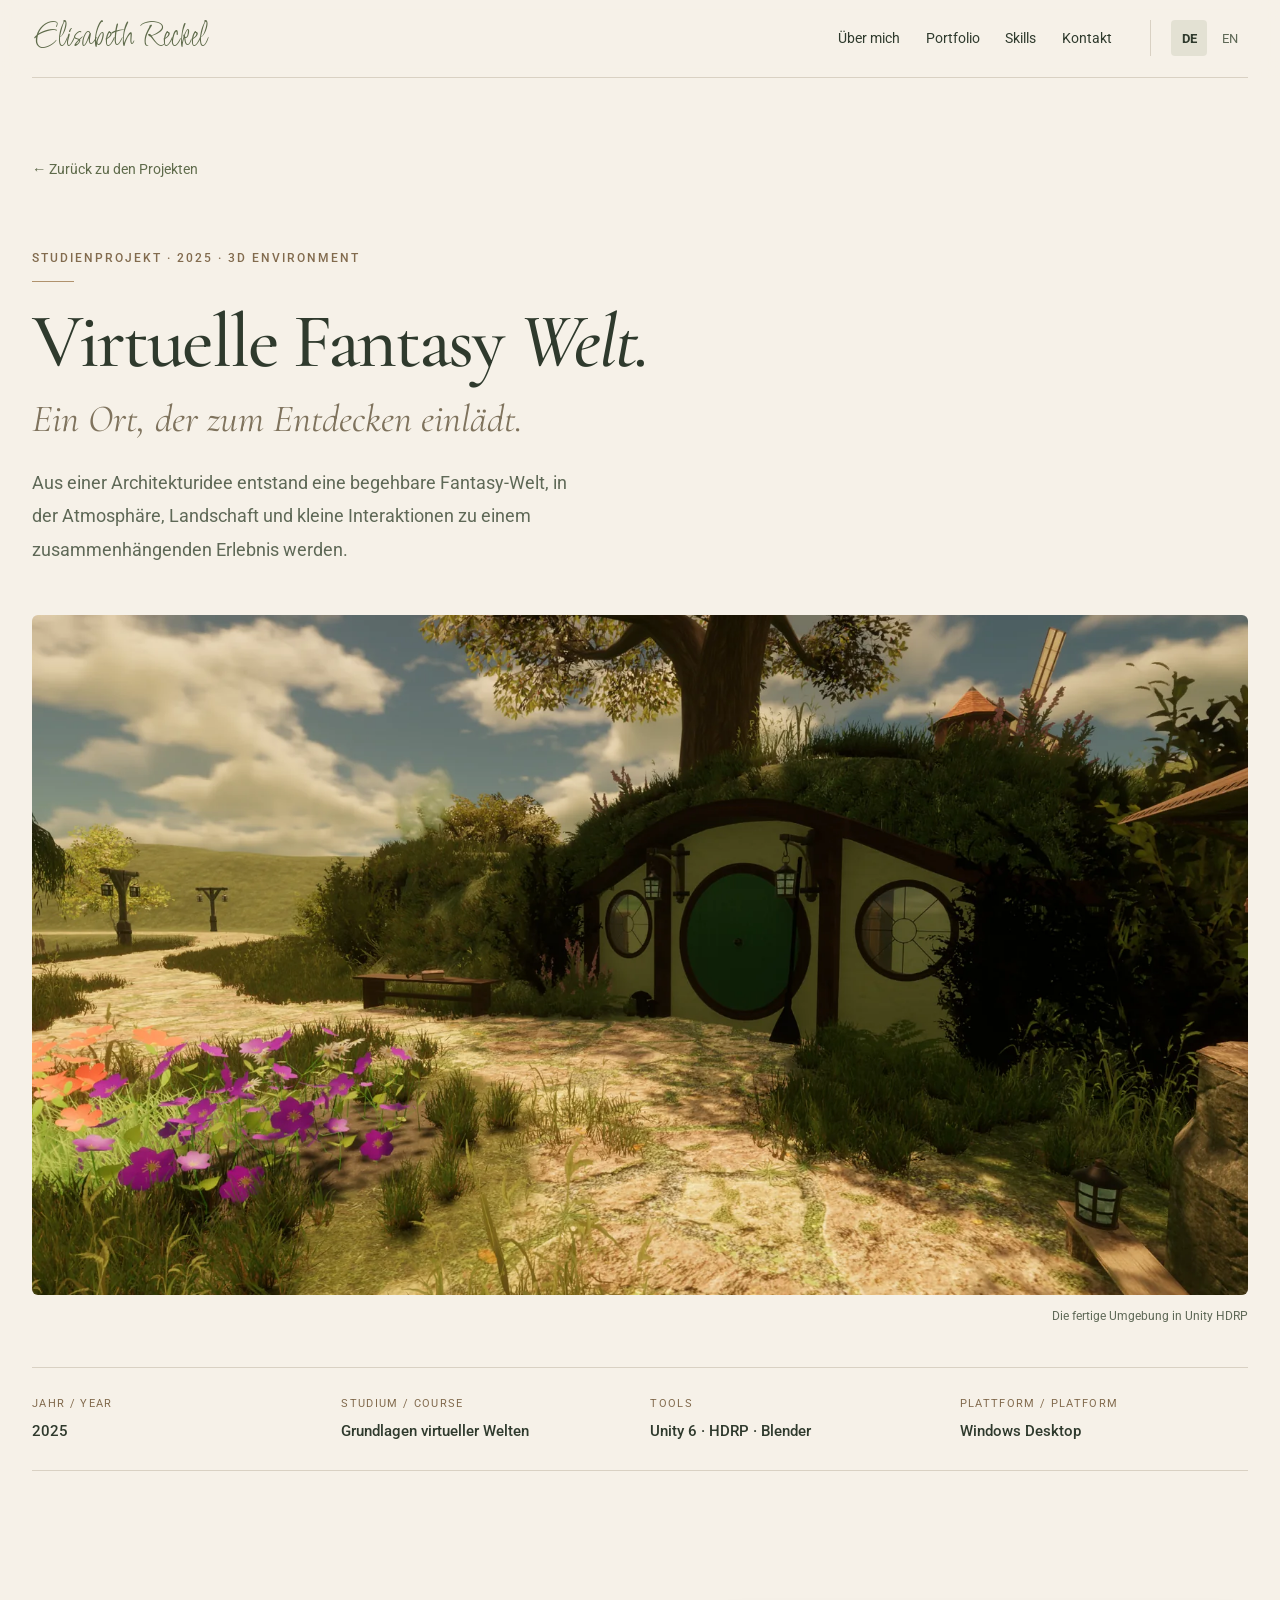
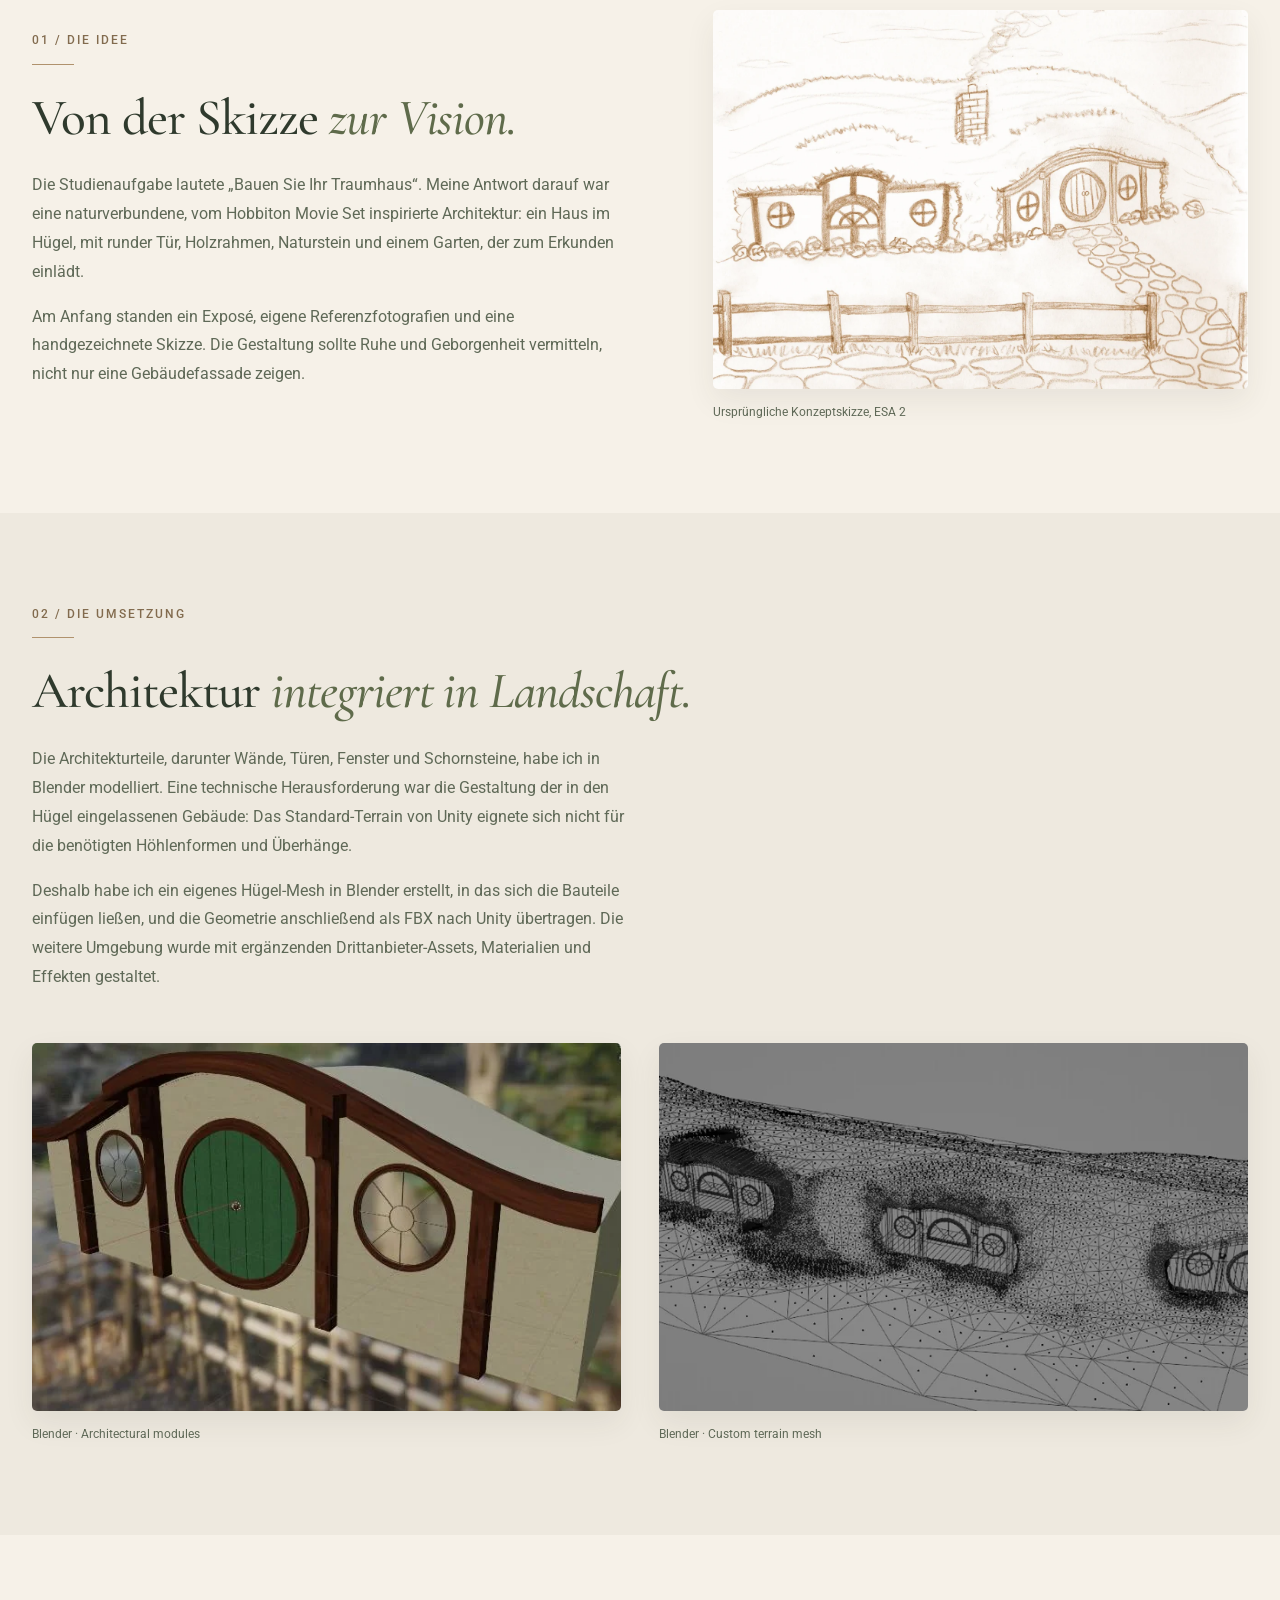
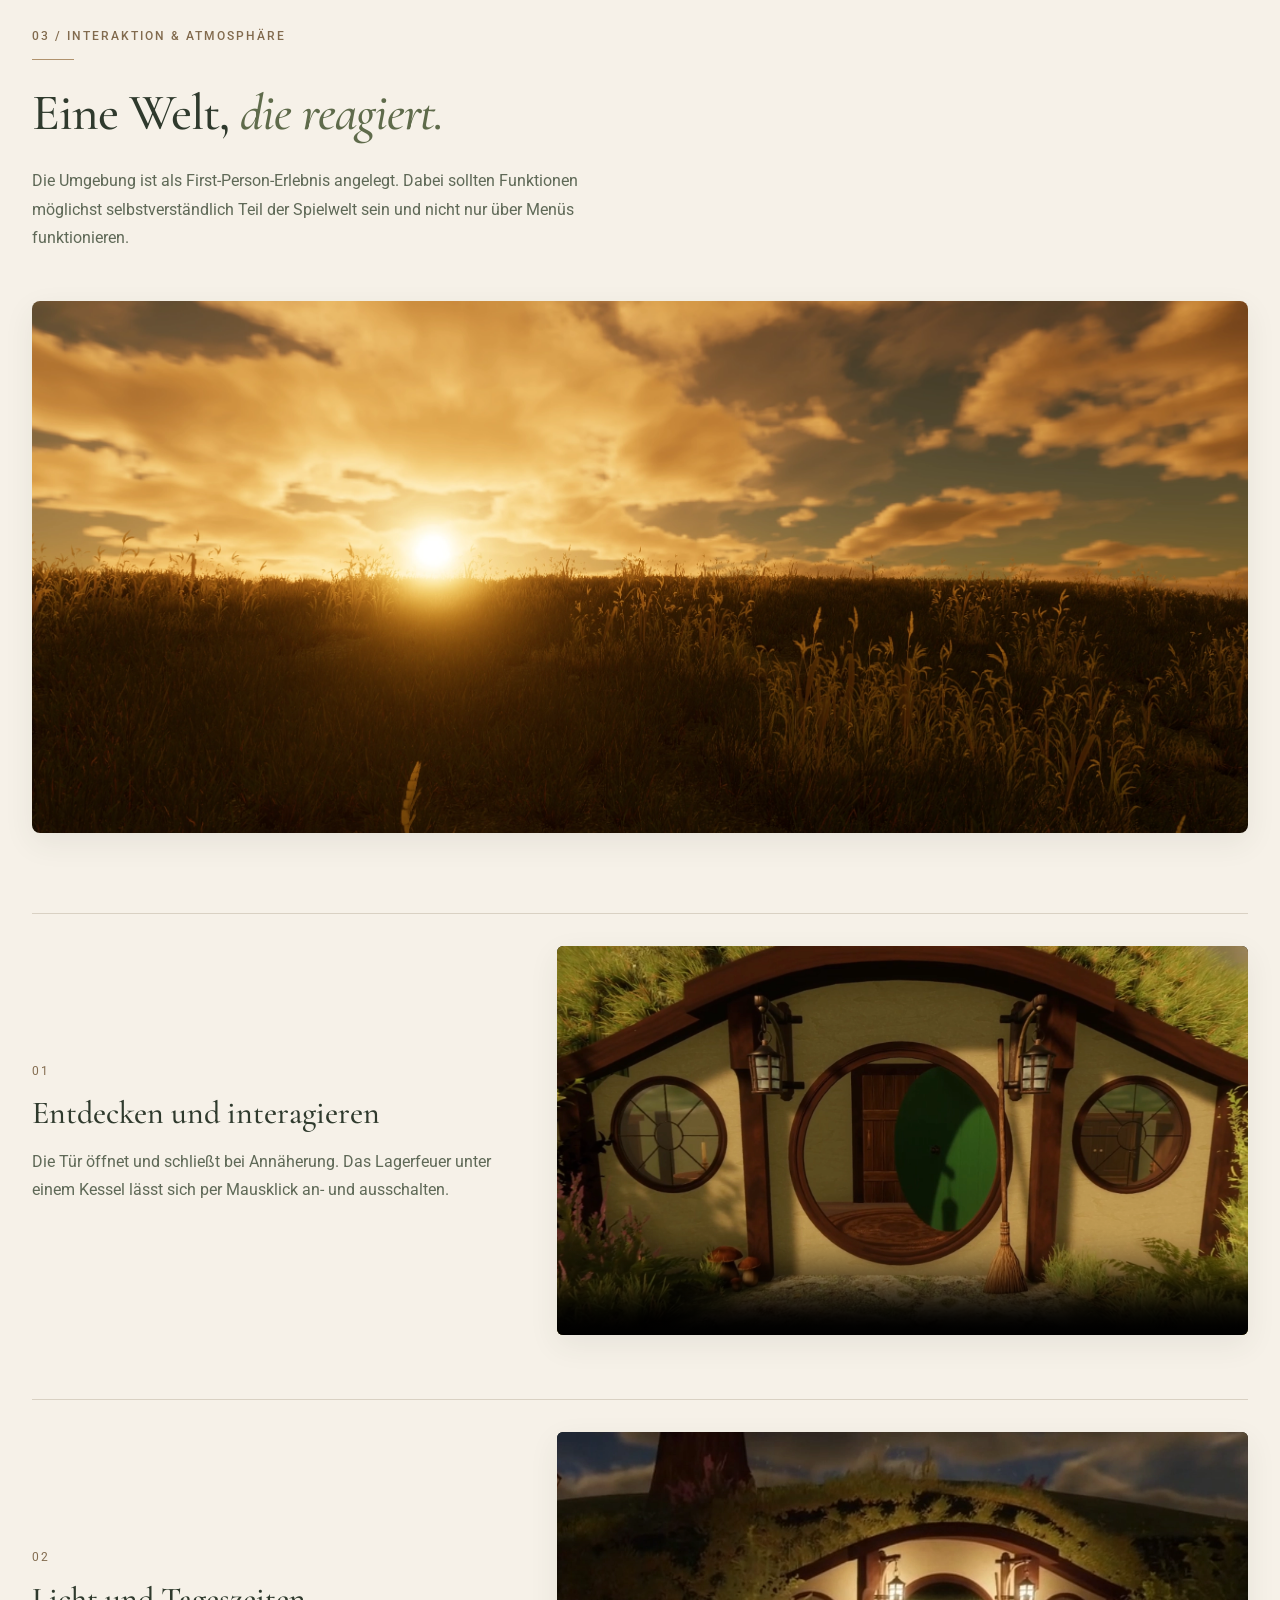
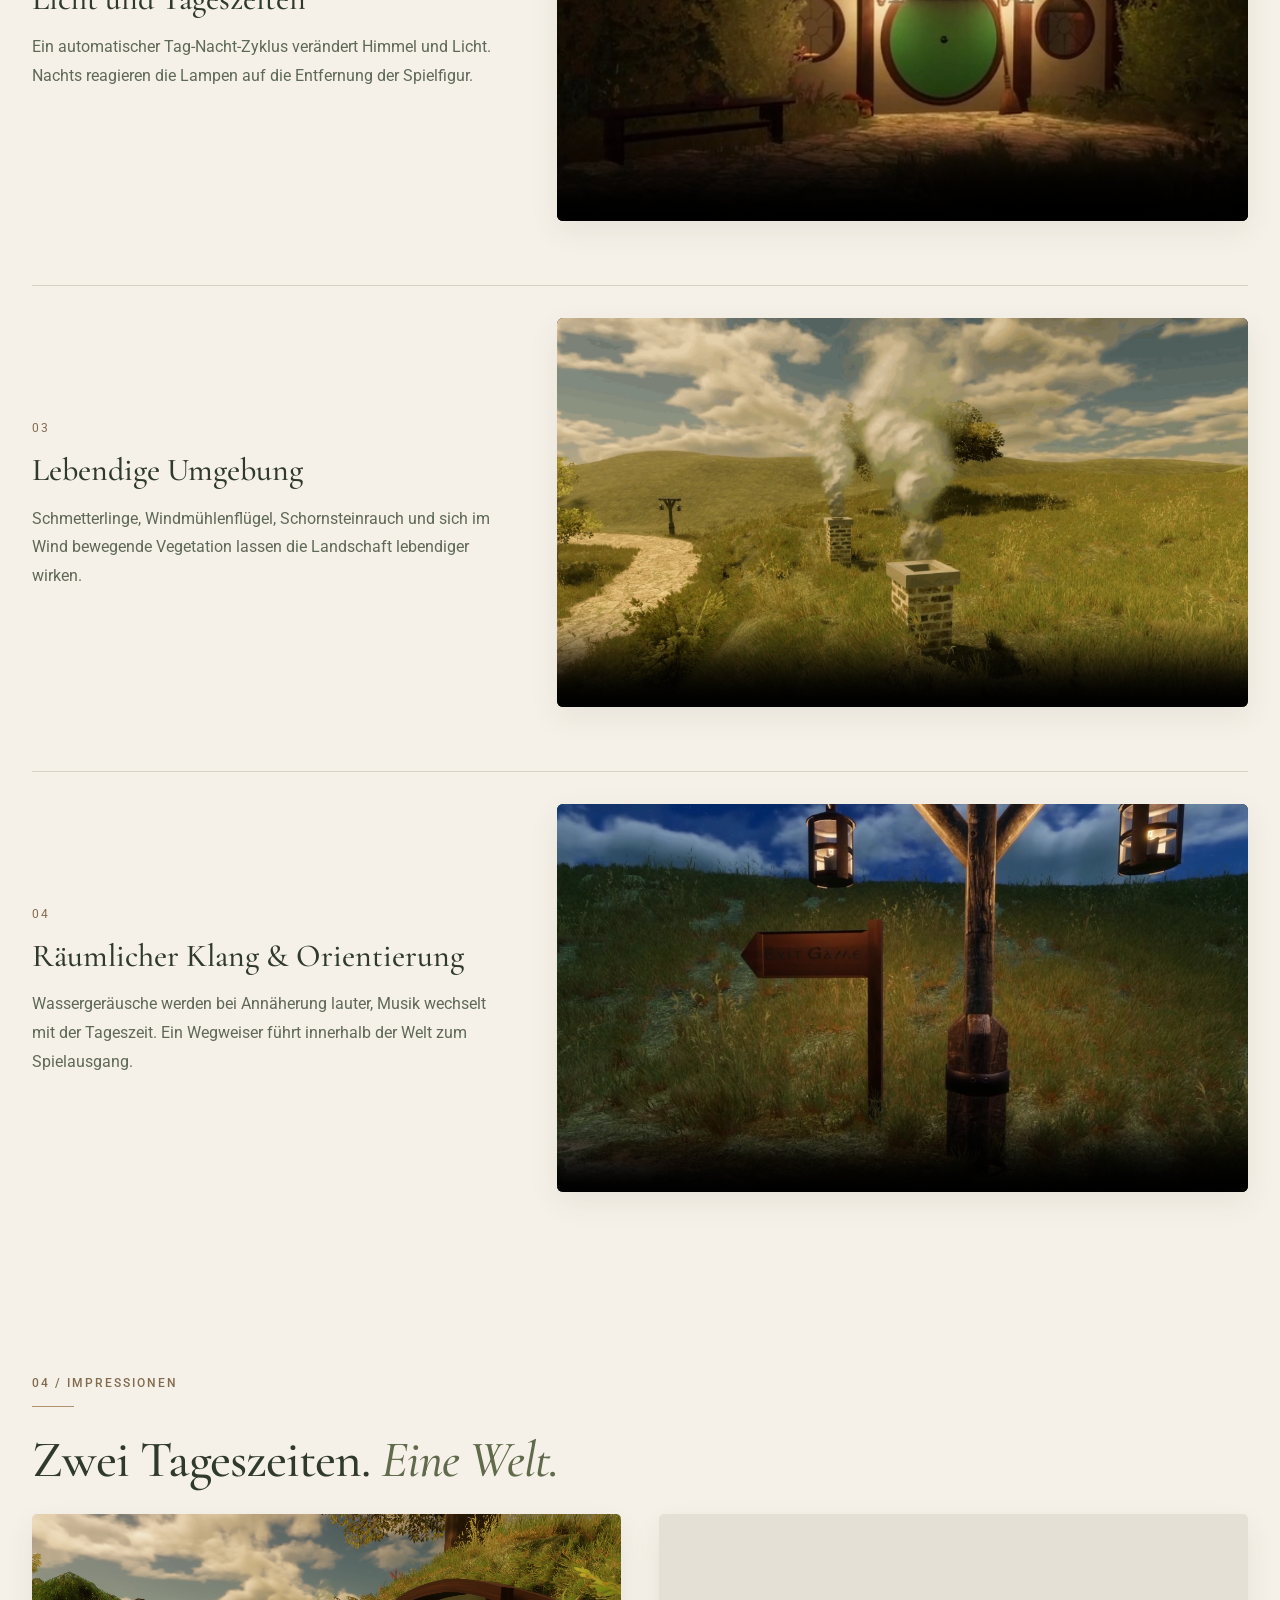
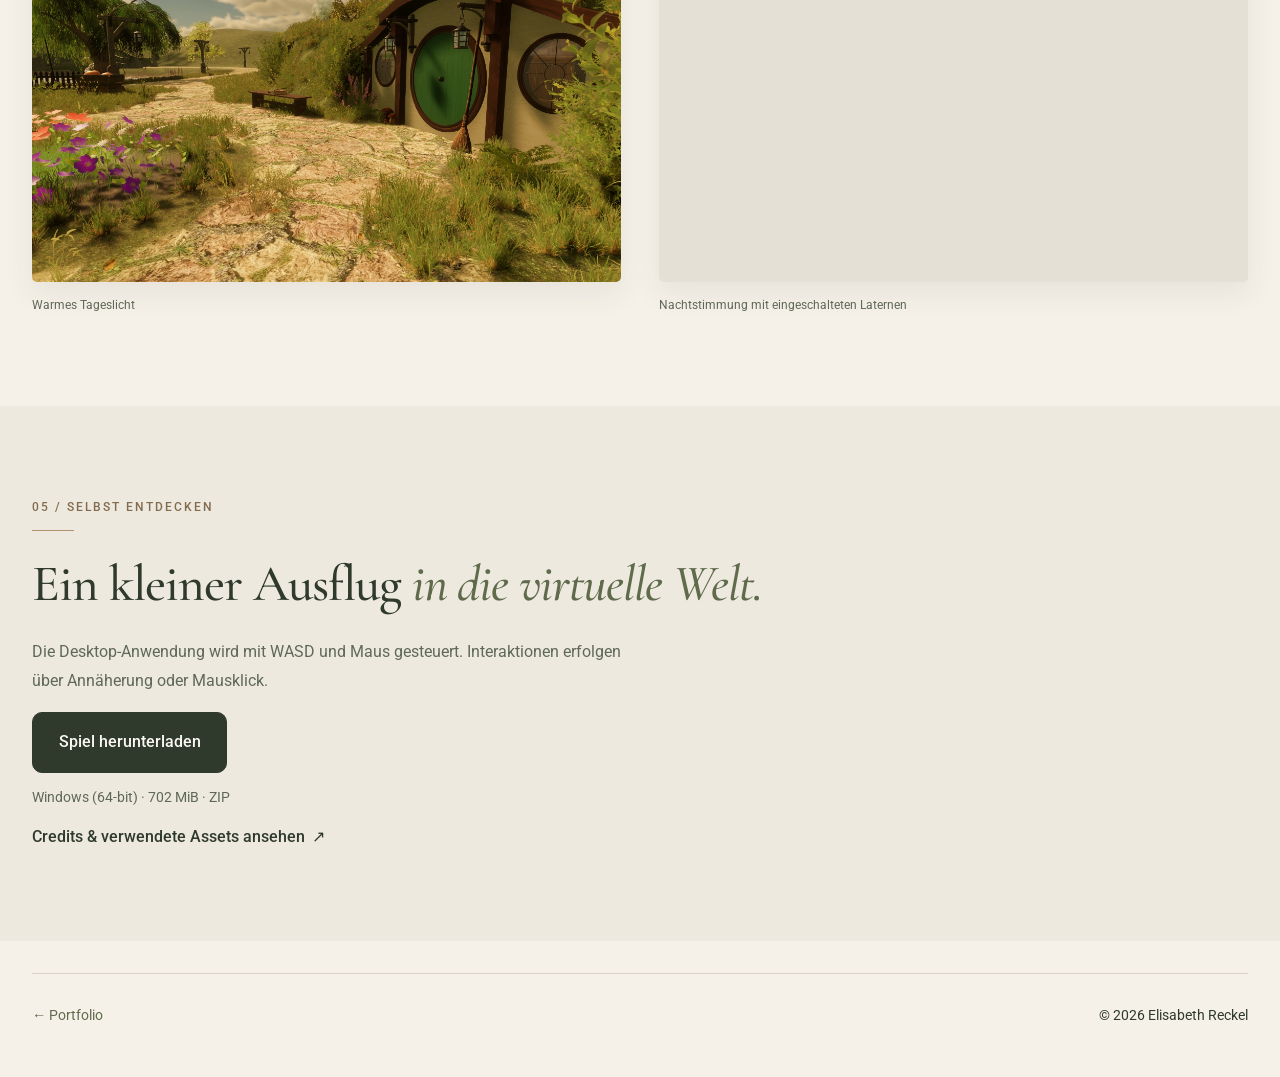
==== commit 6e160b54: "Add download for game" ====
--- a/projects/virtual-fantasy-world.html
+++ b/projects/virtual-fantasy-world.html
@@ -368,14 +368,28 @@
         <p class="p-kicker">05 / SELBST ENTDECKEN</p>
         <h2>Ein kleiner Ausflug <em>in die virtuelle Welt.</em></h2>
         <p>Die Desktop-Anwendung wird mit WASD und Maus gesteuert. Interaktionen erfolgen über Annäherung oder Mausklick.</p>
-        <p class="p-release-note">Gameplay-Video und Windows-Download sind für diese Seite vorgesehen, derzeit aber noch nicht öffentlich verfügbar. Vor einer Veröffentlichung des Builds werden die Nutzungsrechte der externen Assets geprüft.</p>
+        <a class="btn-primary"
+           href="https://github.com/BettyRe/virtual-fantasy-world/releases/latest/download/FantasyWorld.zip">
+          Spiel herunterladen
+        </a>
+
+        <p class="p-download-meta">
+          Windows (64-bit) · 702 MiB · ZIP
+        </p>
         <a class="p-link" href="virtual-fantasy-world-credits.html">Credits &amp; verwendete Assets ansehen <span aria-hidden="true">↗</span></a>
       </div>
       <div data-lang="en" lang="en">
         <p class="p-kicker">05 / EXPERIENCE IT</p>
         <h2>A little journey <em>into the world.</em></h2>
         <p>The desktop application uses WASD and mouse controls. Objects react to proximity or mouse clicks.</p>
-        <p class="p-release-note">A gameplay video and Windows download are planned, but are not publicly available yet. Third-party asset permissions will be checked before releasing the build.</p>
+        <a class="btn-primary"
+           href="https://github.com/BettyRe/virtual-fantasy-world/releases/latest/download/FantasyWorld.zip">
+          Download game
+        </a>
+
+        <p class="p-download-meta">
+          Windows (64-bit) · 702 MiB · ZIP
+        </p>
         <a class="p-link" href="virtual-fantasy-world-credits.html">View credits &amp; third-party assets <span aria-hidden="true">↗</span></a>
       </div>
     </div>
--- a/style.css
+++ b/style.css
@@ -1,855 +1,851 @@
-:root {
-    --color-bg: #f6f1e8;
-    --color-bg-soft: #efe7d7;
-    --color-surface: #fbf8f1;
-    --color-text: #2f3a2d;
-    --color-text-soft: #5f6957;
-    --color-accent: #6f7d58;
-    --color-accent-hover: #5f6b4b;
-    --color-highlight: #b0926d;
-    --color-line: #d9d1c3;
-    --color-white: #ffffff;
-
-    --font-heading: "Cormorant Garamond", serif;
-    --font-body: "Roboto", sans-serif;
-    --font-script: "Licorice", cursive;
-
-    --max-width: 1280px;
-    --page-gutter: clamp(1rem, 4vw, 2rem);
-    --radius: 18px;
-    --shadow-soft: 0 10px 30px rgba(47, 58, 45, 0.08);
-
-    --space-xs: 0.5rem;
-    --space-sm: 0.75rem;
-    --space-md: 1rem;
-    --space-lg: 1.5rem;
-    --space-xl: 2rem;
-    --space-2xl: 3rem;
-    --space-3xl: 5rem;
-}
-
-*,
-*::before,
-*::after {
-    box-sizing: border-box;
-}
-
-html {
-    scroll-behavior: smooth;
-}
-
-body {
-    margin: 0;
-    font-family: var(--font-body);
-    color: var(--color-text);
-    background:
-            radial-gradient(circle at top left, rgba(176, 146, 109, 0.12), transparent 28%),
-            radial-gradient(circle at top right, rgba(111, 125, 88, 0.10), transparent 22%),
-            var(--color-bg);
-    line-height: 1.65;
-}
-
-/* Hide empty placeholder images for now */
-img[src=""],
-img:not([src]) {
-    display: none;
-}
-
-a {
-    color: inherit;
-    text-decoration: none;
-}
-
-p {
-    margin-top: 0;
-    color: var(--color-text-soft);
-}
-
-h1,
-h2,
-h3,
-h4 {
-    margin-top: 0;
-    margin-bottom: var(--space-md);
-    font-family: var(--font-heading);
-    color: var(--color-text);
-    line-height: 1.1;
-    font-weight: 600;
-}
-
-h1 {
-    font-size: clamp(3rem, 6vw, 5.5rem);
-}
-
-h2 {
-    font-size: clamp(2.2rem, 4vw, 3.5rem);
-}
-
-h3 {
-    font-size: clamp(1.9rem, 3vw, 2.6rem);
-}
-
-h4 {
-    font-size: 1.35rem;
-}
-
-ul {
-    padding-left: 1.2rem;
-}
-
-hr {
-    width: 100%;
-    max-width: var(--max-width);
-    border: none;
-    border-top: 1px solid var(--color-line);
-    margin: var(--space-2xl) auto 0;
-}
-/* HEADER */
-
-header {
-    position: sticky;
-    top: 0;
-    z-index: 100;
-    background: rgba(246, 241, 232, 0.92);
-    backdrop-filter: blur(10px);
-    padding: 0 clamp(1rem, 4vw, 2rem);
-}
-
-.header-inner {
-    display: flex;
-    align-items: center;
-    gap: clamp(1.25rem, 3vw, 2.5rem);
-    max-width: var(--max-width);
-    margin: 0 auto;
-    padding: 1.25rem 0;
-    border-bottom: 1px solid var(--color-line);
-}
-
-/* General content width */
-
-section,
-footer {
-    width: 100%;
-    padding: 0 var(--page-gutter) var(--space-xl);
-}
-
-section > *,
-footer > * {
-    max-width: var(--max-width);
-    margin-left: auto;
-    margin-right: auto;
-}
-
-/* LOGO */
-
-#logo {
-    font-family: var(--font-script);
-    font-size: 2.3rem;
-    color: var(--color-accent-hover);
-    line-height: 1;
-    white-space: nowrap;
-    margin-right: auto;
-}
-
-/* NAVIGATION */
-
-#main-nav [data-lang] ul {
-    display: flex;
-    align-items: center;
-    flex-wrap: wrap;
-    gap: clamp(1rem, 2vw, 1.8rem);
-    list-style: none;
-    padding: 0;
-    margin: 0;
-}
-
-#main-nav a {
-    position: relative;
-    font-size: 0.9rem;
-    font-weight: 400;
-    color: var(--color-text);
-    transition: color 0.2s ease;
-}
-
-#main-nav a:hover {
-    color: var(--color-accent-hover);
-}
-
-#main-nav a::after {
-    content: "";
-    position: absolute;
-    left: 0;
-    bottom: -5px;
-    width: 100%;
-    height: 1px;
-    background: var(--color-accent);
-    transform: scaleX(0);
-    transform-origin: left;
-    transition: transform 0.2s ease;
-}
-
-#main-nav a:hover::after,
-#main-nav a:focus-visible::after {
-    transform: scaleX(1);
-}
-
-/* LANGUAGE SWITCH */
-
-#language_switch {
-    display: flex;
-    align-items: center;
-    gap: 0.25rem;
-    padding-left: 1.25rem;
-    border-left: 1px solid var(--color-line);
-}
-
-#language_switch button {
-    border: none;
-    background: transparent;
-    color: var(--color-text-soft);
-    border-radius: 4px;
-    padding: 0.4rem 0.65rem;
-    font-family: var(--font-body);
-    font-size: 0.8rem;
-    min-height: 36px;
-    cursor: pointer;
-    transition: background 0.2s ease;
-}
-
-#language_switch button:hover {
-    background: var(--color-bg-soft);
-}
-
-#language_switch button[aria-pressed="true"] {
-    background: rgba(111, 125, 88, 0.14);
-    color: var(--color-text);
-    font-weight: 700;
-}
-
-/* ACCESSIBILITY */
-
-.header-inner a:focus-visible,
-.header-inner button:focus-visible {
-    outline: 2px solid var(--color-accent-hover);
-    outline-offset: 4px;
-}
-
-/* Prevent the sticky header from covering sections */
-
-section {
-    scroll-margin-top: 6rem;
-}
-
-/* SECTIONS */
-section {
-    padding: var(--space-3xl) clamp(1rem, 4vw, 2rem);
-}
-
-section > [data-lang] {
-    background: rgba(251, 248, 241, 0.72);
-    border: 1px solid rgba(217, 209, 195, 0.8);
-    border-radius: var(--radius);
-    padding: clamp(1.25rem, 3vw, 2.5rem);
-    box-shadow: var(--shadow-soft);
-}
-/* BUTTONS */
-
-.btn-primary {
-    display: inline-flex;
-    align-items: center;
-    justify-content: center;
-    background: var(--color-text);
-    color: var(--color-surface);
-    padding: 0.9rem 1.6rem;
-    border: 1px solid var(--color-text);
-    border-radius: 6px;
-    font-weight: 500;
-    transition: background 0.2s ease,
-    border-color 0.2s ease;
-}
-
-.btn-primary:hover {
-    background: var(--color-accent-hover);
-    border-color: var(--color-accent-hover);
-}
-
-.btn-text {
-    color: var(--color-text);
-    font-weight: 500;
-    text-decoration: underline;
-    text-underline-offset: 0.3em;
-}
-
-.btn-text:hover {
-    color: var(--color-accent-hover);
-}
-
-.btn-primary:focus-visible,
-.btn-text:focus-visible {
-    outline: 2px solid var(--color-text);
-    outline-offset: 4px;
-}
-
-/* HOME */
-#home {
-    padding-block: clamp(2rem, 6vw, 5rem);
-}
-
-#home > [data-lang] {
-    background: transparent;
-    border: none;
-    border-radius: 0;
-    box-shadow: none;
-    padding: 0;
-    max-width: var(--max-width);
-}
-
-.hero-layout {
-    display: grid;
-    grid-template-columns: minmax(0, 1fr) minmax(0, 1.1fr);
-    gap: clamp(1.5rem, 3vw, 3rem);
-    align-items: center;
-    min-height: clamp(28rem, 72vh, 42rem);
-}
-
-.hero-content {
-    display: flex;
-    flex-direction: column;
-    justify-content: center;
-    align-items: flex-start;
-    max-width: 42rem;
-}
-
-.eyebrow {
-    font-size: 0.78rem;
-    font-weight: 500;
-    letter-spacing: 0.18em;
-    text-transform: uppercase;
-    color: var(--color-highlight);
-    margin-bottom: var(--space-lg);
-}
-
-#home h1 {
-    font-size: clamp(3.8rem, 8vw, 7rem);
-    font-weight: 500;
-    letter-spacing: -0.03em;
-    line-height: 0.95;
-    margin-bottom: var(--space-md);
-}
-
-.hero-tagline {
-    font-family: var(--font-heading);
-    font-size: clamp(1.7rem, 3vw, 2.5rem);
-    font-style: italic;
-    color: #7f735d;
-    line-height: 1.25;
-    margin-bottom: var(--space-lg);
-}
-
-.hero-description {
-    max-width: 32rem;
-    font-size: 1.1rem;
-    line-height: 1.9;
-    margin-bottom: var(--space-xl);
-}
-
-.hero-actions {
-    display: flex;
-    flex-wrap: wrap;
-    align-items: center;
-    gap: var(--space-lg);
-}
-
-
-/* HERO IMAGE */
-
-.hero-visual {
-    display: flex;
-    justify-content: flex-end;
-    align-items: center;
-}
-
-.hero-image {
-    display: block;
-    width: 100%;
-    max-width: 500px;
-    /*height: 560px;*/
-    object-fit: cover;
-    object-position: center;
-    border-radius: 6px;
-    box-shadow: var(--shadow-soft);
-}
-
-/* BUTTONS – slightly more editorial */
-.btn-primary {
-    display: inline-flex;
-    align-items: center;
-    justify-content: center;
-    min-height: 52px;
-    padding: 0.95rem 1.6rem;
-    background: var(--color-text);
-    color: var(--color-surface);
-    border: 1px solid var(--color-text);
-    border-radius: 10px;
-    font-weight: 500;
-    transition: transform 0.2s ease, background 0.2s ease, border-color 0.2s ease;
-}
-
-.btn-primary:hover {
-    background: var(--color-accent-hover);
-    border-color: var(--color-accent-hover);
-    transform: translateY(-1px);
-}
-
-.btn-text {
-    color: var(--color-text);
-    font-weight: 500;
-    text-decoration: underline;
-    text-underline-offset: 0.28em;
-}
-
-.btn-text:hover {
-    color: var(--color-accent-hover);
-}
-
-.btn-primary:focus-visible,
-.btn-text:focus-visible {
-    outline: 2px solid var(--color-text);
-    outline-offset: 4px;
-}
-
-/* SECTION TYPOGRAPHY */
-
-.section-label {
-    font-size: 0.78rem;
-    font-weight: 500;
-    letter-spacing: 0.16em;
-    text-transform: uppercase;
-    color: #826B4E;
-    margin-bottom: var(--space-lg);
-}
-
-.section-label::after {
-    content: "";
-    display: block;
-    width: 42px;
-    height: 1px;
-    background: var(--color-highlight);
-    margin-top: var(--space-sm);
-}
-
-.section-heading {
-    font-family: var(--font-heading);
-    font-size: clamp(2.4rem, 4vw, 3.8rem);
-    font-weight: 500;
-    line-height: 1.15;
-    letter-spacing: -0.02em;
-    margin-bottom: var(--space-xl);
-}
-
-.section-heading span {
-    display: block;
-    font-style: italic;
-    color: var(--color-accent-hover);
-}
-
-.signature {
-    font-family: var(--font-script);
-    font-size: 3rem;
-    color: var(--color-accent-hover);
-    line-height: 1.2;
-}
-
-/* IMAGE CAPTIONS */
-
-.image-caption {
-    display: block;
-    font-family: var(--font-heading);
-    font-size: 1.2rem;
-    font-style: italic;
-    color: var(--color-text-soft);
-}
-
-.image-credit {
-    display: block;
-    font-size: 0.7rem;
-    letter-spacing: 0.04em;
-    color: var(--color-text-soft);
-    margin-top: 0.25rem;
-}
-
-/* ABOUT */
-
-#about > [data-lang] {
-    background: transparent;
-    border: none;
-    border-radius: 0;
-    box-shadow: none;
-    padding: 0;
-}
-
-.about-layout {
-    display: grid;
-    grid-template-columns: minmax(0, 0.85fr) minmax(0, 1.15fr);
-    gap: clamp(2rem, 6vw, 6rem);
-    align-items: center;
-}
-
-.about-visual {
-    margin: 0;
-    width: 100%;
-    max-width: 460px;
-}
-
-.about-image {
-    display: block;
-    width: 100%;
-    aspect-ratio: 1 / 2.5;
-    object-fit: cover;
-    object-position: right;
-    border-radius: 6px;
-    box-shadow: var(--shadow-soft);
-    filter: saturate(0.85);
-}
-
-.about-visual figcaption {
-    text-align: center;
-    margin-top: var(--space-md);
-}
-
-.about-copy {
-    min-width: 0;
-}
-
-.about-copy > p:not(.section-label) {
-    max-width: 65ch;
-    font-size: 1rem;
-    line-height: 1.8;
-    margin-bottom: var(--space-lg);
-}
-
-.about-signoff {
-    display: flex;
-    align-items: center;
-    justify-content: space-between;
-    margin-top: var(--space-xl);
-    gap: var(--space-lg);
-}
-
-/* BOTANICAL ILLUSTRATION PLACEHOLDER */
-
-.botanical-placeholder {
-    width: 90px;
-    height: 110px;
-    flex-shrink: 0;
-    border: 1px dashed var(--color-line);
-    border-radius: 6px;
-    display: grid;
-    place-items: center;
-}
-
-.botanical-placeholder::after {
-    content: "SVG";
-    font-size: 0.7rem;
-    letter-spacing: 0.1em;
-    color: var(--color-text-soft);
-}
-
-
-/* PORTFOLIO */
-
-#portfolio > [data-lang] {
-    background: transparent;
-    border: none;
-    border-radius: 0;
-    box-shadow: none;
-    padding: 0;
-}
-
-.portfolio-intro {
-    max-width: 55ch;
-    font-size: 1.05rem;
-    line-height: 1.8;
-    margin-bottom: var(--space-2xl);
-}
-
-/* PROJECT GRID */
-
-.project-grid {
-    display: grid;
-    grid-template-columns: repeat(2, minmax(0, 1fr));
-    gap: clamp(2rem, 4vw, 4rem);
-}
-
-.project-card {
-    min-width: 0;
-}
-
-/* PROJECT PREVIEW */
-
-.project-preview {
-    width: 100%;
-    aspect-ratio: 16 / 10;
-    border-radius: 6px;
-    overflow: hidden;
-    margin-bottom: var(--space-lg);
-    background: var(--color-bg-soft);
-}
-
-.project-preview img {
-    display: block;
-    width: 100%;
-    height: 100%;
-    object-fit: cover;
-    object-position: center;
-}
-
-/* GreenCart screenshot */
-
-.project-preview--greencart {
-    padding: 0;
-    background: #e9eee5;
-}
-
-.project-preview--greencart img {
-    width: 100%;
-    height: 100%;
-    object-fit: cover;
-    object-position: center top;
-}
-
-/* PROJECT TEXT */
-
-.project-category {
-    font-size: 0.75rem;
-    font-weight: 500;
-    text-transform: uppercase;
-    letter-spacing: 0.12em;
-    color: #826b4e;
-    margin-bottom: var(--space-sm);
-}
-
-.project-card h3 {
-    font-size: clamp(2rem, 3vw, 2.8rem);
-    font-weight: 500;
-    margin-bottom: var(--space-md);
-}
-
-.project-description {
-    max-width: 52ch;
-    line-height: 1.8;
-    margin-bottom: var(--space-md);
-}
-
-.project-tech {
-    font-size: 0.85rem;
-    color: var(--color-accent-hover);
-    font-weight: 500;
-}
-
-/* RESPONSIVE PORTFOLIO */
-
-@media (max-width: 720px) {
-    .project-grid {
-        grid-template-columns: 1fr;
-        gap: var(--space-2xl);
-    }
-}
-
-
-/* SKILLS */
-#skills h4 {
-    margin-top: var(--space-xl);
-    margin-bottom: var(--space-sm);
-    color: var(--color-accent);
-}
-
-#skills ul {
-    margin-top: 0;
-    margin-bottom: var(--space-lg);
-}
-
-#skills li {
-    margin-bottom: 0.35rem;
-}
-
-/* CONTACT */
-#contact form {
-    max-width: 42rem;
-}
-
-#contact input,
-#contact textarea {
-    width: 100%;
-    padding: 0.95rem 1rem;
-    margin-bottom: 1rem;
-    border-radius: 12px;
-    border: 1px solid var(--color-line);
-    background: var(--color-white);
-    font: inherit;
-    color: var(--color-text);
-}
-
-#contact input:focus,
-#contact textarea:focus {
-    outline: 2px solid rgba(111, 125, 88, 0.22);
-    border-color: var(--color-accent);
-}
-
-.button,
-#contact input[type="submit"] {
-    width: auto;
-    min-width: 140px;
-    border: none;
-    background: var(--color-accent);
-    color: var(--color-white);
-    padding: 0.9rem 1.4rem;
-    border-radius: 999px;
-    cursor: pointer;
-    font-weight: 500;
-    transition: background 0.2s ease, transform 0.2s ease;
-}
-
-.button:hover,
-#contact input[type="submit"]:hover {
-    background: var(--color-accent-hover);
-    transform: translateY(-1px);
-}
-
-/* FOOTER */
-footer {
-    padding: 0 clamp(1rem, 4vw, 2rem) var(--space-xl);
-}
-
-footer p {
-    max-width: var(--max-width);
-    margin: 0 auto;
-    padding-top: var(--space-lg);
-    border-top: 1px solid var(--color-line);
-    color: var(--color-text-soft);
-    font-size: 0.95rem;
-}
-
-/* RESPONSIVE */
-@media (max-width: 900px) {
-    .hero-layout {
-        grid-template-columns: 1fr;
-        min-height: auto;
-    }
-
-    .hero-content {
-        max-width: 100%;
-    }
-
-    .hero-visual {
-        justify-content: flex-start;
-    }
-
-    .hero-image {
-        height: auto;
-        /*aspect-ratio: 3 / 4;*/
-    }
-
-}
-
-@media (max-width: 720px) {
-    #main-nav [data-lang] ul {
-        gap: 0.9rem;
-    }
-
-    section {
-        padding-block: var(--space-2xl);
-    }
-
-    section > [data-lang] {
-        padding: 1.25rem;
-    }
-
-    #home h1 {
-        font-size: clamp(3rem, 16vw, 4.5rem);
-    }
-
-    .hero-tagline {
-        font-size: 1.5rem;
-    }
-
-    .hero-description {
-        font-size: 1rem;
-        line-height: 1.8;
-    }
-}
-
-.project-detail-link {
-    display: inline-block;
-    margin-top: .5rem;
-    color: var(--color-accent-hover);
-    text-decoration: underline;
-    text-underline-offset: .3em;
-    font-weight: 500;
-}
-
-
-/* RESPONSIVE HEADER */
-
-@media (max-width: 800px) {
-
-    header {
-        position: static;
-        padding: 0 var(--page-gutter);
-    }
-
-    .header-inner {
-        display: grid;
-        grid-template-columns: 1fr auto;
-        gap: 1rem;
-        padding: 1rem 0;
-    }
-
-    #logo {
-        font-size: 2rem;
-    }
-
-    #main-nav {
-        grid-column: 1 / -1;
-        grid-row: 2;
-    }
-
-    #main-nav [data-lang] ul {
-        gap: 0.8rem 1.2rem;
-    }
-
-    #language_switch {
-        grid-column: 2;
-        grid-row: 1;
-        padding-left: 0;
-        border-left: none;
-    }
-
-    section {
-        scroll-margin-top: 1rem;
-        padding: var(--space-3xl) var(--page-gutter);
-    }
-}
-
-/* RESPONSIVE ABOUT */
-
-@media (max-width: 900px) {
-
-    .about-layout {
-        grid-template-columns: 1fr;
-        gap: var(--space-xl);
-    }
-
-    .about-copy {
-        grid-row: 1;
-    }
-
-    .about-visual {
-        max-width: 420px;
-        margin-inline: auto;
-    }
-
-    .about-image {
-        aspect-ratio: 3 / 4;
-    }
-}+:root {
+    --color-bg: #f6f1e8;
+    --color-bg-soft: #efe7d7;
+    --color-surface: #fbf8f1;
+    --color-text: #2f3a2d;
+    --color-text-soft: #5f6957;
+    --color-accent: #6f7d58;
+    --color-accent-hover: #5f6b4b;
+    --color-highlight: #b0926d;
+    --color-line: #d9d1c3;
+    --color-white: #ffffff;
+
+    --font-heading: "Cormorant Garamond", serif;
+    --font-body: "Roboto", sans-serif;
+    --font-script: "Licorice", cursive;
+
+    --max-width: 1280px;
+    --page-gutter: clamp(1rem, 4vw, 2rem);
+    --radius: 18px;
+    --shadow-soft: 0 10px 30px rgba(47, 58, 45, 0.08);
+
+    --space-xs: 0.5rem;
+    --space-sm: 0.75rem;
+    --space-md: 1rem;
+    --space-lg: 1.5rem;
+    --space-xl: 2rem;
+    --space-2xl: 3rem;
+    --space-3xl: 5rem;
+
+    /* Typography scale */
+
+    --font-size-hero: clamp(3.8rem, 8vw, 7rem);
+    --font-size-tagline: clamp(1.7rem, 3vw, 2.5rem);
+    --font-size-section: clamp(2.4rem, 4vw, 3.8rem);
+    --font-size-h1: clamp(3rem, 6vw, 5.5rem);
+    --font-size-h3: clamp(1.7rem, 2.5vw, 2.6rem);
+    --font-size-h4: 1.35rem;
+    --font-size-body: 1rem;
+    --font-size-lead: 1.1rem;
+    --font-size-label: 0.78rem;
+    --font-size-small: 0.85rem;
+    --line-height-body: 1.8;
+    --line-height-lead: 1.9;
+    --line-height-title: 0.95;
+    --line-height-heading: 1.15;
+    --color-subtitle: #7f735d;
+    --color-label: #826b4e;
+}
+
+*,
+*::before,
+*::after {
+    box-sizing: border-box;
+}
+
+html {
+    scroll-behavior: smooth;
+}
+
+body {
+    margin: 0;
+    font-family: var(--font-body);
+    color: var(--color-text);
+    background:
+            radial-gradient(circle at top left, rgba(176, 146, 109, 0.12), transparent 28%),
+            radial-gradient(circle at top right, rgba(111, 125, 88, 0.10), transparent 22%),
+            var(--color-bg);
+    font-size: var(--font-size-body);
+    line-height: var(--line-height-body);
+}
+
+/* Hide empty placeholder images for now */
+img[src=""],
+img:not([src]) {
+    display: none;
+}
+
+a {
+    color: inherit;
+    text-decoration: none;
+}
+
+p {
+    margin-top: 0;
+    color: var(--color-text-soft);
+}
+
+h1,
+h2,
+h3,
+h4 {
+    margin-top: 0;
+    margin-bottom: var(--space-md);
+    font-family: var(--font-heading);
+    color: var(--color-text);
+    line-height: var(--line-height-heading);
+    font-weight: 500;
+}
+
+h1 {
+    font-size: var(--font-size-h1);
+    line-height: var(--line-height-title);
+    letter-spacing: -0.03em;
+}
+
+h2 {
+    font-size: var(--font-size-section);
+    letter-spacing: -0.02em;
+}
+
+h3 {
+    font-size: var(--font-size-h3);
+}
+
+h4 {
+    font-size: var(--font-size-h4);
+}
+
+ul {
+    padding-left: 1.2rem;
+}
+
+hr {
+    width: 100%;
+    max-width: var(--max-width);
+    border: none;
+    border-top: 1px solid var(--color-line);
+    margin: var(--space-2xl) auto 0;
+}
+/* HEADER */
+
+header {
+    position: sticky;
+    top: 0;
+    z-index: 100;
+    background: rgba(246, 241, 232, 0.92);
+    backdrop-filter: blur(10px);
+    padding: 0 clamp(1rem, 4vw, 2rem);
+}
+
+.header-inner {
+    display: flex;
+    align-items: center;
+    gap: clamp(1.25rem, 3vw, 2.5rem);
+    max-width: var(--max-width);
+    margin: 0 auto;
+    padding: 1.25rem 0;
+    border-bottom: 1px solid var(--color-line);
+}
+
+/* General content width */
+
+section,
+footer {
+    width: 100%;
+    padding: 0 var(--page-gutter) var(--space-xl);
+}
+
+section > *,
+footer > * {
+    max-width: var(--max-width);
+    margin-left: auto;
+    margin-right: auto;
+}
+
+/* LOGO */
+
+#logo {
+    font-family: var(--font-script);
+    font-size: 2.3rem;
+    color: var(--color-accent-hover);
+    line-height: 1;
+    white-space: nowrap;
+    margin-right: auto;
+}
+
+/* NAVIGATION */
+
+#main-nav [data-lang] ul {
+    display: flex;
+    align-items: center;
+    flex-wrap: wrap;
+    gap: clamp(1rem, 2vw, 1.8rem);
+    list-style: none;
+    padding: 0;
+    margin: 0;
+}
+
+#main-nav a {
+    position: relative;
+    font-size: 0.9rem;
+    font-weight: 400;
+    color: var(--color-text);
+    transition: color 0.2s ease;
+}
+
+#main-nav a:hover {
+    color: var(--color-accent-hover);
+}
+
+#main-nav a::after {
+    content: "";
+    position: absolute;
+    left: 0;
+    bottom: -5px;
+    width: 100%;
+    height: 1px;
+    background: var(--color-accent);
+    transform: scaleX(0);
+    transform-origin: left;
+    transition: transform 0.2s ease;
+}
+
+#main-nav a:hover::after,
+#main-nav a:focus-visible::after {
+    transform: scaleX(1);
+}
+
+/* LANGUAGE SWITCH */
+
+#language_switch {
+    display: flex;
+    align-items: center;
+    gap: 0.25rem;
+    padding-left: 1.25rem;
+    border-left: 1px solid var(--color-line);
+}
+
+#language_switch button {
+    border: none;
+    background: transparent;
+    color: var(--color-text-soft);
+    border-radius: 4px;
+    padding: 0.4rem 0.65rem;
+    font-family: var(--font-body);
+    font-size: 0.8rem;
+    min-height: 36px;
+    cursor: pointer;
+    transition: background 0.2s ease;
+}
+
+#language_switch button:hover {
+    background: var(--color-bg-soft);
+}
+
+#language_switch button[aria-pressed="true"] {
+    background: rgba(111, 125, 88, 0.14);
+    color: var(--color-text);
+    font-weight: 700;
+}
+
+/* ACCESSIBILITY */
+
+.header-inner a:focus-visible,
+.header-inner button:focus-visible {
+    outline: 2px solid var(--color-accent-hover);
+    outline-offset: 4px;
+}
+
+/* Prevent the sticky header from covering sections */
+
+section {
+    scroll-margin-top: 6rem;
+}
+
+/* SECTIONS */
+section {
+    padding: var(--space-3xl) clamp(1rem, 4vw, 2rem);
+}
+
+section > [data-lang] {
+    background: rgba(251, 248, 241, 0.72);
+    border: 1px solid rgba(217, 209, 195, 0.8);
+    border-radius: var(--radius);
+    padding: clamp(1.25rem, 3vw, 2.5rem);
+    box-shadow: var(--shadow-soft);
+}
+/* HOME */
+#home {
+    padding-block: clamp(2rem, 6vw, 5rem);
+}
+
+#home > [data-lang] {
+    background: transparent;
+    border: none;
+    border-radius: 0;
+    box-shadow: none;
+    padding: 0;
+    max-width: var(--max-width);
+}
+
+.hero-layout {
+    display: grid;
+    grid-template-columns: minmax(0, 1fr) minmax(0, 1.1fr);
+    gap: clamp(1.5rem, 3vw, 3rem);
+    align-items: center;
+    min-height: clamp(28rem, 72vh, 42rem);
+}
+
+.hero-content {
+    display: flex;
+    flex-direction: column;
+    justify-content: center;
+    align-items: flex-start;
+    max-width: 42rem;
+}
+
+.eyebrow {
+    font-size: var(--font-size-label);
+    font-weight: 500;
+    letter-spacing: 0.18em;
+    text-transform: uppercase;
+    color: var(--color-highlight);
+    margin-bottom: var(--space-lg);
+}
+
+#home h1 {
+    font-size: var(--font-size-hero);
+    font-weight: 500;
+    letter-spacing: -0.03em;
+    line-height: 0.95;
+    margin-bottom: var(--space-md);
+}
+
+.hero-tagline,
+.p-subtitle {
+    font-family: var(--font-heading);
+    font-size: var(--font-size-tagline);
+    font-style: italic;
+    color: var(--color-subtitle);
+    line-height: 1.25;
+    margin-bottom: var(--space-lg);
+}
+
+.hero-description,
+.p-lead {
+    font-size: var(--font-size-lead);
+    line-height: var(--line-height-lead);
+    margin-bottom: var(--space-xl);
+}
+
+.hero-description {
+    max-width: 32rem;
+}
+
+.hero-actions {
+    display: flex;
+    flex-wrap: wrap;
+    align-items: center;
+    gap: var(--space-lg);
+}
+
+
+/* HERO IMAGE */
+
+.hero-visual {
+    display: flex;
+    justify-content: flex-end;
+    align-items: center;
+}
+
+.hero-image {
+    display: block;
+    width: 100%;
+    max-width: 500px;
+    /*height: 560px;*/
+    object-fit: cover;
+    object-position: center;
+    border-radius: 6px;
+    box-shadow: var(--shadow-soft);
+}
+
+/* BUTTONS – slightly more editorial */
+.btn-primary {
+    display: inline-flex;
+    align-items: center;
+    justify-content: center;
+    min-height: 52px;
+    padding: 0.95rem 1.6rem;
+    background: var(--color-text);
+    color: var(--color-surface);
+    border: 1px solid var(--color-text);
+    border-radius: 10px;
+    font-weight: 500;
+    transition: transform 0.2s ease, background 0.2s ease, border-color 0.2s ease;
+}
+
+.btn-primary:hover {
+    background: var(--color-accent-hover);
+    border-color: var(--color-accent-hover);
+    transform: translateY(-1px);
+}
+
+.btn-text {
+    color: var(--color-text);
+    font-weight: 500;
+    text-decoration: underline;
+    text-underline-offset: 0.28em;
+}
+
+.btn-text:hover {
+    color: var(--color-accent-hover);
+}
+
+.btn-primary:focus-visible,
+.btn-text:focus-visible {
+    outline: 2px solid var(--color-text);
+    outline-offset: 4px;
+}
+
+/* SECTION TYPOGRAPHY */
+
+.section-label,
+.p-kicker {
+    font-size: var(--font-size-label);
+    font-weight: 500;
+    letter-spacing: 0.16em;
+    text-transform: uppercase;
+    color: var(--color-label);
+    margin-bottom: var(--space-lg);
+}
+
+.section-label::after,
+.p-kicker::after {
+    content: "";
+    display: block;
+    width: 42px;
+    height: 1px;
+    background: var(--color-highlight);
+    margin-top: var(--space-sm);
+}
+
+.section-heading {
+    font-family: var(--font-heading);
+    font-size: var(--font-size-section);
+    font-weight: 500;
+    line-height: 1.15;
+    letter-spacing: -0.02em;
+    margin-bottom: var(--space-xl);
+}
+
+.section-heading span,
+.section-heading em,
+.case-study h2 span,
+.case-study h2 em {
+    display: inline;
+    font-style: italic;
+    color: var(--color-accent-hover);
+}
+
+.signature {
+    font-family: var(--font-script);
+    font-size: 3rem;
+    color: var(--color-accent-hover);
+    line-height: 1.2;
+}
+
+/* IMAGE CAPTIONS */
+
+.image-caption {
+    display: block;
+    font-family: var(--font-heading);
+    font-size: 1.2rem;
+    font-style: italic;
+    color: var(--color-text-soft);
+}
+
+.image-credit {
+    display: block;
+    font-size: 0.7rem;
+    letter-spacing: 0.04em;
+    color: var(--color-text-soft);
+    margin-top: 0.25rem;
+}
+
+/* ABOUT */
+
+#about > [data-lang] {
+    background: transparent;
+    border: none;
+    border-radius: 0;
+    box-shadow: none;
+    padding: 0;
+}
+
+.about-layout {
+    display: grid;
+    grid-template-columns: minmax(0, 0.85fr) minmax(0, 1.15fr);
+    gap: clamp(2rem, 6vw, 6rem);
+    align-items: center;
+}
+
+.about-visual {
+    margin: 0;
+    width: 100%;
+    max-width: 460px;
+}
+
+.about-image {
+    display: block;
+    width: 100%;
+    aspect-ratio: 1 / 2.5;
+    object-fit: cover;
+    object-position: right;
+    border-radius: 6px;
+    box-shadow: var(--shadow-soft);
+    filter: saturate(0.85);
+}
+
+.about-visual figcaption {
+    text-align: center;
+    margin-top: var(--space-md);
+}
+
+.about-copy {
+    min-width: 0;
+}
+
+.about-copy > p:not(.section-label) {
+    max-width: 65ch;
+    font-size: var(--font-size-body);
+    line-height: var(--line-height-body);
+    margin-bottom: var(--space-lg);
+}
+
+.about-signoff {
+    display: flex;
+    align-items: center;
+    justify-content: space-between;
+    margin-top: var(--space-xl);
+    gap: var(--space-lg);
+}
+
+/* BOTANICAL ILLUSTRATION PLACEHOLDER */
+
+.botanical-placeholder {
+    width: 90px;
+    height: 110px;
+    flex-shrink: 0;
+    border: 1px dashed var(--color-line);
+    border-radius: 6px;
+    display: grid;
+    place-items: center;
+}
+
+.botanical-placeholder::after {
+    content: "SVG";
+    font-size: 0.7rem;
+    letter-spacing: 0.1em;
+    color: var(--color-text-soft);
+}
+
+
+/* PORTFOLIO */
+
+#portfolio > [data-lang] {
+    background: transparent;
+    border: none;
+    border-radius: 0;
+    box-shadow: none;
+    padding: 0;
+}
+
+.portfolio-intro {
+    max-width: 55ch;
+    font-size: var(--font-size-body);
+    line-height: var(--line-height-body);
+    margin-bottom: var(--space-2xl);
+}
+
+/* PROJECT GRID */
+
+.project-grid {
+    display: grid;
+    grid-template-columns: repeat(2, minmax(0, 1fr));
+    gap: clamp(2rem, 4vw, 4rem);
+}
+
+.project-card {
+    min-width: 0;
+}
+
+/* PROJECT PREVIEW */
+
+.project-preview {
+    width: 100%;
+    aspect-ratio: 16 / 10;
+    border-radius: 6px;
+    overflow: hidden;
+    margin-bottom: var(--space-lg);
+    background: var(--color-bg-soft);
+}
+
+.project-preview img {
+    display: block;
+    width: 100%;
+    height: 100%;
+    object-fit: cover;
+    object-position: center;
+}
+
+/* GreenCart screenshot */
+
+.project-preview--greencart {
+    padding: 0;
+    background: #e9eee5;
+}
+
+.project-preview--greencart img {
+    width: 100%;
+    height: 100%;
+    object-fit: cover;
+    object-position: center top;
+}
+
+/* PROJECT TEXT */
+
+.project-category {
+    font-size: 0.75rem;
+    font-weight: 500;
+    text-transform: uppercase;
+    letter-spacing: 0.12em;
+    color: var(--color-label);
+    margin-bottom: var(--space-sm);
+}
+
+.project-card h3 {
+    font-size: var(--font-size-h3);
+    font-weight: 500;
+    margin-bottom: var(--space-md);
+}
+
+.project-description {
+    max-width: 52ch;
+    line-height: var(--line-height-body);
+    margin-bottom: var(--space-md);
+}
+
+.project-tech {
+    font-size: 0.85rem;
+    color: var(--color-accent-hover);
+    font-weight: 500;
+}
+
+/* RESPONSIVE PORTFOLIO */
+
+@media (max-width: 720px) {
+    .project-grid {
+        grid-template-columns: 1fr;
+        gap: var(--space-2xl);
+    }
+}
+
+
+/* SKILLS */
+#skills h4 {
+    margin-top: var(--space-xl);
+    margin-bottom: var(--space-sm);
+    color: var(--color-accent);
+}
+
+#skills ul {
+    margin-top: 0;
+    margin-bottom: var(--space-lg);
+}
+
+#skills li {
+    margin-bottom: 0.35rem;
+}
+
+/* CONTACT */
+#contact form {
+    max-width: 42rem;
+}
+
+#contact input,
+#contact textarea {
+    width: 100%;
+    padding: 0.95rem 1rem;
+    margin-bottom: 1rem;
+    border-radius: 12px;
+    border: 1px solid var(--color-line);
+    background: var(--color-white);
+    font: inherit;
+    color: var(--color-text);
+}
+
+#contact input:focus,
+#contact textarea:focus {
+    outline: 2px solid rgba(111, 125, 88, 0.22);
+    border-color: var(--color-accent);
+}
+
+.button,
+#contact input[type="submit"] {
+    width: auto;
+    min-width: 140px;
+    border: none;
+    background: var(--color-accent);
+    color: var(--color-white);
+    padding: 0.9rem 1.4rem;
+    border-radius: 999px;
+    cursor: pointer;
+    font-weight: 500;
+    transition: background 0.2s ease, transform 0.2s ease;
+}
+
+.button:hover,
+#contact input[type="submit"]:hover {
+    background: var(--color-accent-hover);
+    transform: translateY(-1px);
+}
+
+/* FOOTER */
+footer {
+    padding: 0 clamp(1rem, 4vw, 2rem) var(--space-xl);
+}
+
+footer p {
+    max-width: var(--max-width);
+    margin: 0 auto;
+    padding-top: var(--space-lg);
+    border-top: 1px solid var(--color-line);
+    color: var(--color-text-soft);
+    font-size: 0.95rem;
+}
+
+/* RESPONSIVE */
+@media (max-width: 900px) {
+    .hero-layout {
+        grid-template-columns: 1fr;
+        min-height: auto;
+    }
+
+    .hero-content {
+        max-width: 100%;
+    }
+
+    .hero-visual {
+        justify-content: flex-start;
+    }
+
+    .hero-image {
+        height: auto;
+        /*aspect-ratio: 3 / 4;*/
+    }
+
+}
+
+@media (max-width: 720px) {
+    #main-nav [data-lang] ul {
+        gap: 0.9rem;
+    }
+
+    section {
+        padding-block: var(--space-2xl);
+    }
+
+    section > [data-lang] {
+        padding: 1.25rem;
+    }
+
+    :root {
+        --font-size-hero: clamp(3rem, 16vw, 4.5rem);
+        --font-size-h1: clamp(2.6rem, 9vw, 4rem);
+        --font-size-section: clamp(2rem, 6vw, 2.8rem);
+        --font-size-h3: clamp(1.6rem, 5vw, 2rem);
+        --font-size-tagline: 1.5rem;
+        --font-size-lead: 1rem;
+        --line-height-lead: var(--line-height-body);
+    }
+}
+
+.project-detail-link {
+    display: inline-block;
+    margin-top: .5rem;
+    color: var(--color-accent-hover);
+    text-decoration: underline;
+    text-underline-offset: .3em;
+    font-weight: 500;
+}
+
+
+/* RESPONSIVE HEADER */
+
+@media (max-width: 800px) {
+
+    header {
+        position: static;
+        padding: 0 var(--page-gutter);
+    }
+
+    .header-inner {
+        display: grid;
+        grid-template-columns: 1fr auto;
+        gap: 1rem;
+        padding: 1rem 0;
+    }
+
+    #logo {
+        font-size: 2rem;
+    }
+
+    #main-nav {
+        grid-column: 1 / -1;
+        grid-row: 2;
+    }
+
+    #main-nav [data-lang] ul {
+        gap: 0.8rem 1.2rem;
+    }
+
+    #language_switch {
+        grid-column: 2;
+        grid-row: 1;
+        padding-left: 0;
+        border-left: none;
+    }
+
+    section {
+        scroll-margin-top: 1rem;
+        padding: var(--space-3xl) var(--page-gutter);
+    }
+}
+
+/* RESPONSIVE ABOUT */
+
+@media (max-width: 900px) {
+
+    .about-layout {
+        grid-template-columns: 1fr;
+        gap: var(--space-xl);
+    }
+
+    .about-copy {
+        grid-row: 1;
+    }
+
+    .about-visual {
+        max-width: 420px;
+        margin-inline: auto;
+    }
+
+    .about-image {
+        aspect-ratio: 3 / 4;
+    }
+}
+
+@media (prefers-reduced-motion: reduce) {
+    html { scroll-behavior: auto; }
+}
--- a/projects/project.css
+++ b/projects/project.css
@@ -1,95 +1,337 @@
 /* Unity project subpage · Woodland Editorial
    Built on the existing website stylesheet without changing its layout. */
-:root{
-  --color-bg:#f6f1e8;--color-bg-soft:#efe7d7;--color-surface:#fbf8f1;
-  --color-text:#2f3a2d;--color-text-soft:#5f6957;--color-accent:#6f7d58;
-  --color-accent-hover:#5f6b4b;--color-highlight:#b0926d;--color-line:#d9d1c3;
-  --font-heading:'Cormorant Garamond',Georgia,serif;
-  --font-body:Roboto,Arial,sans-serif;--font-script:Licorice,cursive;
-  --max-width:1280px;--page-gutter:clamp(1rem,4vw,2rem);
-}
-*,*::before,*::after{box-sizing:border-box}
-html{scroll-behavior:smooth}
-body.case-study,body.credits-page{margin:0;color:var(--color-text);background:var(--color-bg);font-family:var(--font-body);line-height:1.75}
-.case-study a,.credits-page a{color:inherit}
-.case-study :focus-visible,.credits-page :focus-visible{outline:2px solid var(--color-accent-hover);outline-offset:4px}
-.p-container{width:100%;max-width:var(--max-width);margin-inline:auto}
-.p-section{padding:clamp(3.2rem,7vw,6.8rem) var(--page-gutter)}
-.p-section>.p-container{max-width:var(--max-width)}
-.p-section>div[data-lang],.case-study section>[data-lang]{background:transparent;border:0;border-radius:0;box-shadow:none;padding:0}
-.case-study p,.credits-page p{color:var(--color-text-soft)}
-/* Project page typography */
+
+body.case-study,body.credits-page {
+    background: var(--color-bg);
+}
+
+.case-study :focus-visible,.credits-page :focus-visible {
+    outline: 2px solid var(--color-accent-hover);
+    outline-offset: 4px;
+}
+
+.p-container {
+    width: 100%;
+    max-width: var(--max-width);
+    margin-inline: auto;
+}
+
+.p-section {
+    padding: clamp(3.2rem,7vw,6.8rem) var(--page-gutter);
+}
+
+.p-section>.p-container {
+    max-width: var(--max-width);
+}
+
+.p-section>div[data-lang],.case-study section>[data-lang] {
+    background: transparent;
+    border: 0;
+    border-radius: 0;
+    box-shadow: none;
+    padding: 0;
+}
+
+/* Project typography: shared sizes from style.css, local spacing only */
 
 .case-study h1 {
-    font-size: clamp(3.8rem, 8vw, 7rem);
-    line-height: 1;
-    letter-spacing: -0.03em;
-    margin: 0 0 0.45rem;
+    margin: 0 0 var(--space-md);
 }
 
 .case-study h2 {
-    font-size: clamp(2.4rem, 4vw, 3.8rem);
-    letter-spacing: -0.02em;
-    margin: 0 0 1.5rem;
-}
-.case-study h3{font-size:clamp(1.7rem,2.4vw,2.2rem);margin:.35rem 0 1rem}
-.case-study section{scroll-margin-top:6rem}
-.p-skip{position:absolute;left:1rem;top:-100px;z-index:200;background:#fff;padding:.5rem 1rem;color:#20321e}
-.p-skip:focus{top:1rem}
+    margin: 0 0 var(--space-lg);
+}
+
+.case-study h3 {
+    margin: .35rem 0 var(--space-md);
+}
+
+.p-skip {
+    position: absolute;
+    left: 1rem;
+    top: -100px;
+    z-index: 200;
+    background: #fff;
+    padding: .5rem 1rem;
+    color: #20321e;
+}
+
+.p-skip:focus {
+    top: 1rem;
+}
+
 /* Intro */
-.p-introduction{padding-top:clamp(3rem,6vw,5.5rem);padding-bottom:3.1rem}
-.p-heading-block{max-width:980px}
-.p-back{display:inline-flex;font-size:.9rem;text-decoration:none;color:var(--color-accent-hover)!important;margin:0 0 clamp(2.5rem,5vw,4rem)}
-.p-back:hover,.p-link:hover{text-decoration:underline;text-underline-offset:.28em}
-.p-kicker{font-size:.78rem;letter-spacing:.16em;text-transform:uppercase;color:#826b4e!important;font-weight:500;margin:0 0 1.3rem}
-.p-kicker::after{content:'';display:block;width:42px;height:1px;background:var(--color-highlight);margin-top:.65rem}
-.case-study h1{font-size:clamp(3.6rem,8vw,8.6rem);letter-spacing:-.035em;margin:0 0 .45rem}
-.p-subtitle{font-family:var(--font-heading);font-size:clamp(1.75rem,3.8vw,3rem);font-style:italic;line-height:1.2;color:#786e5d!important;margin:0 0 1.4rem}
-.p-lead{font-size:clamp(1.05rem,1.8vw,1.25rem);max-width:66ch;line-height:1.8;margin:0 0 2.8rem}
-.p-hero-figure{margin:0}
-.p-hero-figure img{display:block;width:100%;aspect-ratio:16/8.5;object-fit:cover;object-position:center;border-radius:6px;max-height:680px}
-.p-hero-figure figcaption{text-align:right;font-size:.76rem;color:var(--color-text-soft);margin-top:.65rem}
-.p-facts{margin-top:2.5rem;display:grid;grid-template-columns:repeat(4,minmax(0,1fr));gap:1.3rem;border-block:1px solid var(--color-line);padding:1.6rem 0}
-.p-facts>div{display:flex;flex-direction:column;gap:.25rem;min-width:0}
-.p-fact-label{font-size:.7rem;letter-spacing:.12em;color:#826b4e}
-.p-facts strong{font-size:.91rem;font-weight:500;overflow-wrap:anywhere}
+
+.p-introduction {
+    padding-top: clamp(3rem,6vw,5.5rem);
+    padding-bottom: 3.1rem;
+}
+
+.p-heading-block {
+    max-width: 980px;
+}
+
+.p-back {
+    display: inline-flex;
+    font-size: .9rem;
+    text-decoration: none;
+    color: var(--color-accent-hover) !important;
+    margin: 0 0 clamp(2.5rem,5vw,4rem);
+}
+
+.p-back:hover,.p-link:hover {
+    text-decoration: underline;
+    text-underline-offset: .28em;
+}
+
+.p-kicker {
+    margin: 0 0 var(--space-lg);
+}
+
+.p-subtitle {
+    margin: 0 0 var(--space-lg);
+}
+
+.p-lead {
+    max-width: 55ch;
+    margin: 0 0 var(--space-2xl);
+}
+
+.p-hero-figure {
+    margin: 0;
+}
+
+.p-hero-figure img {
+    display: block;
+    width: 100%;
+    aspect-ratio: 16/8.5;
+    object-fit: cover;
+    object-position: center;
+    border-radius: 6px;
+    max-height: 680px;
+}
+
+.p-hero-figure figcaption {
+    text-align: right;
+    font-size: .76rem;
+    color: var(--color-text-soft);
+    margin-top: .65rem;
+}
+
+.p-facts {
+    margin-top: 2.5rem;
+    display: grid;
+    grid-template-columns: repeat(4,minmax(0,1fr));
+    gap: 1.3rem;
+    border-block: 1px solid var(--color-line);
+    padding: 1.6rem 0;
+}
+
+.p-facts>div {
+    display: flex;
+    flex-direction: column;
+    gap: .25rem;
+    min-width: 0;
+}
+
+.p-fact-label {
+    font-size: .7rem;
+    letter-spacing: .12em;
+    color: var(--color-label);
+}
+
+.p-facts strong {
+    font-size: .91rem;
+    font-weight: 500;
+    overflow-wrap: anywhere;
+}
+
 /* Editorial sections */
-.p-split{display:grid;grid-template-columns:minmax(0,1.05fr) minmax(0,.95fr);align-items:center;gap:clamp(2.8rem,7vw,8rem)}
-.case-study section p:not(.p-kicker):not(.p-subtitle):not(.p-lead):not(.p-release-note){max-width:66ch}
-.case-study section p{font-size:1.05rem;line-height:1.86}
-.p-figure{margin:0}
-.p-figure img{display:block;width:100%;height:auto;border-radius:5px;box-shadow:0 12px 30px rgba(47,58,45,.075)}
-.p-figure figcaption{font-size:.78rem;color:var(--color-text-soft);padding-top:.75rem}
-.p-concept-art img{background:#f6f1e8}
-.p-narrow{max-width:900px;margin-bottom:clamp(2rem,4vw,3.7rem)}
-.p-toned{background:#eee9df}
-.p-image-pair{display:grid;grid-template-columns:repeat(2,minmax(0,1fr));align-items:start;gap:clamp(1rem,3vw,2.4rem)}
-.p-image-pair img{aspect-ratio:16/10;object-fit:cover;background:#e4e0d5}
-.p-feature-grid{display:grid;grid-template-columns:repeat(2,minmax(0,1fr));gap:1.5rem 4rem}
-.p-feature{padding:1.6rem 0;border-top:1px solid var(--color-line)}
-.p-feature-number{font-size:.8rem;color:#826b4e;letter-spacing:.14em}
-.p-feature p{font-size:1rem!important;margin:0}
-.p-gallery-grid img{aspect-ratio:16/10}
-.p-experience{max-width:var(--max-width);border:0}
-.p-experience h2{max-width:750px}
-.p-release-note{max-width:780px;font-size:.93rem!important;padding:1.2rem 1.5rem;background:rgba(251,248,241,.76);border-left:3px solid var(--color-accent);margin:2rem 0}
-.p-link{font-weight:500;color:var(--color-text)!important;text-underline-offset:.3em}
-.p-link span{padding-left:.2rem}
-.p-footer{padding:2rem var(--page-gutter) 3rem;background:var(--color-bg)}
-.p-footer .p-container{border-top:1px solid var(--color-line);padding-top:1.8rem;display:flex;align-items:center;justify-content:space-between;gap:1rem;font-size:.9rem}
-.p-footer a{color:var(--color-accent-hover);text-decoration:none}
+
+.p-split {
+    display: grid;
+    grid-template-columns: minmax(0,1.05fr) minmax(0,.95fr);
+    align-items: center;
+    gap: clamp(2.8rem,7vw,8rem);
+}
+
+.case-study section p:not(.p-kicker):not(.p-subtitle):not(.p-lead):not(.p-release-note) {
+    max-width: 66ch;
+}
+
+.p-figure {
+    margin: 0;
+}
+
+.p-figure img {
+    display: block;
+    width: 100%;
+    height: auto;
+    border-radius: 5px;
+    box-shadow: 0 12px 30px rgba(47,58,45,.075);
+}
+
+.p-figure figcaption {
+    font-size: .78rem;
+    color: var(--color-text-soft);
+    padding-top: .75rem;
+}
+
+.p-concept-art img {
+    background: #f6f1e8;
+}
+
+.p-narrow {
+    max-width: 900px;
+    margin-bottom: clamp(2rem,4vw,3.7rem);
+}
+
+.p-toned {
+    background: #eee9df;
+}
+
+.p-image-pair {
+    display: grid;
+    grid-template-columns: repeat(2,minmax(0,1fr));
+    align-items: start;
+    gap: clamp(1rem,3vw,2.4rem);
+}
+
+.p-image-pair img {
+    aspect-ratio: 16/10;
+    object-fit: cover;
+    background: #e4e0d5;
+}
+
+.p-feature-grid {
+    display: grid;
+    grid-template-columns: repeat(2,minmax(0,1fr));
+    gap: 1.5rem 4rem;
+}
+
+.p-feature {
+    padding: 1.6rem 0;
+    border-top: 1px solid var(--color-line);
+}
+
+.p-feature-number {
+    font-size: .8rem;
+    color: var(--color-label);
+    letter-spacing: .14em;
+}
+
+.p-feature p {
+    margin: 0;
+}
+
+.p-gallery-grid img {
+    aspect-ratio: 16/10;
+}
+
+.p-experience {
+    max-width: var(--max-width);
+    border: 0;
+}
+
+.p-experience h2 {
+    max-width: 750px;
+}
+
+.p-release-note {
+    max-width: 780px;
+    font-size: var(--font-size-small);
+    padding: 1.2rem 1.5rem;
+    background: rgba(251,248,241,.76);
+    border-left: 3px solid var(--color-accent);
+    margin: 2rem 0;
+}
+
+.p-link {
+    font-weight: 500;
+    color: var(--color-text) !important;
+    text-underline-offset: .3em;
+}
+
+.p-link span {
+    padding-left: .2rem;
+}
+
+.p-download-meta {
+    font-size: 0.85rem;
+    color: var(--color-text-soft);
+    margin-top: var(--space-sm);
+}
+
+.p-footer {
+    padding: 2rem var(--page-gutter) 3rem;
+    background: var(--color-bg);
+}
+
+.p-footer .p-container {
+    border-top: 1px solid var(--color-line);
+    padding-top: 1.8rem;
+    display: flex;
+    align-items: center;
+    justify-content: space-between;
+    gap: 1rem;
+    font-size: .9rem;
+}
+
+.p-footer a {
+    color: var(--color-accent-hover);
+    text-decoration: none;
+}
+
 /* Credits page */
-.credits-page .credits-wrap{max-width:970px;margin:0 auto;padding:clamp(3rem,6vw,5rem) var(--page-gutter) 5rem}
-.credits-page h1{font-size:clamp(3.2rem,6vw,5rem);margin:0 0 .75rem}
-.credits-page h2{font-size:clamp(2rem,3.6vw,3rem);margin:3rem 0 1rem}
-.credits-page .credits-markdown{font-size:.94rem}
-.credits-page .credits-markdown a{color:#3e6147;text-decoration:underline;text-underline-offset:.15em;overflow-wrap:anywhere}
-.credits-page .credits-markdown ul{padding-left:1.4rem}
-.credits-page .credits-markdown li{padding:.2rem 0;color:var(--color-text-soft)}
-.credits-page .credits-markdown>h1{display:none}
-.credits-page .credits-markdown h2{border-top:1px solid var(--color-line);padding-top:2rem}
-.credits-page .credits-note{font-size:.91rem;color:var(--color-text-soft);margin:1rem 0 2rem}
-
+
+.credits-page .credits-wrap {
+    max-width: 970px;
+    margin: 0 auto;
+    padding: clamp(3rem,6vw,5rem) var(--page-gutter) 5rem;
+}
+
+.credits-page h1 {
+    margin: 0 0 .75rem;
+}
+
+.credits-page h2 {
+    margin: 3rem 0 1rem;
+}
+
+.credits-page .credits-markdown {
+    font-size: var(--font-size-body);
+}
+
+.credits-page .credits-markdown a {
+    color: #3e6147;
+    text-decoration: underline;
+    text-underline-offset: .15em;
+    overflow-wrap: anywhere;
+}
+
+.credits-page .credits-markdown ul {
+    padding-left: 1.4rem;
+}
+
+.credits-page .credits-markdown li {
+    padding: .2rem 0;
+    color: var(--color-text-soft);
+}
+
+.credits-page .credits-markdown>h1 {
+    display: none;
+}
+
+.credits-page .credits-markdown h2 {
+    border-top: 1px solid var(--color-line);
+    padding-top: 2rem;
+}
+
+.credits-page .credits-note {
+    font-size: var(--font-size-small);
+    color: var(--color-text-soft);
+    margin: 1rem 0 2rem;
+}
 
 .atmosphere-lead-image {
     margin: var(--space-2xl) 0 var(--space-3xl);
@@ -105,7 +347,6 @@
     object-fit: cover;
     object-position: center;
 }
-
 
 /* INTERACTION FEATURES */
 
@@ -154,29 +395,33 @@
     object-fit: contain;
 }
 
-
 .interaction-number {
-    font-size: 0.78rem;
+    font-size: var(--font-size-label);
     letter-spacing: 0.14em;
     text-transform: uppercase;
-    color: #826B4E;
+    color: var(--color-label);
     margin-bottom: var(--space-sm);
 }
 
 .interaction-card h3 {
     margin-bottom: var(--space-md);
-    font-size: clamp(1.7rem, 2.5vw, 2.4rem);
-    line-height: 1.2;
 }
 
 .interaction-card p:last-child {
-    line-height: 1.8;
     max-width: 48ch;
 }
 
 @media (max-width: 900px) {
-    .interaction-grid {
+    .p-split {
         grid-template-columns: 1fr;
+        gap: var(--space-xl);
+    }
+
+    .interaction-card {
+        grid-template-columns: 1fr;
+        grid-template-areas: "copy"
+            "media";
+        gap: 1.25rem;
     }
 
     .atmosphere-lead-image img {
@@ -184,31 +429,29 @@
     }
 }
 
-
-
-
-@media (max-width: 900px) {
-    .interaction-card {
+@media (max-width:620px) {
+    .p-section {
+        padding: 3rem 1rem;
+    }
+
+    .p-image-pair,.p-feature-grid {
         grid-template-columns: 1fr;
-        grid-template-areas:
-            "copy"
-            "media";
-        gap: 1.25rem;
-    }
-
-    .atmosphere-lead-image img {
-        aspect-ratio: 4 / 3;
-    }
-}
-
-@media(max-width:620px){
- .p-site-header #logo{font-size:1.95rem}
- .p-site-header #main-nav ul{gap:.65rem 1rem}
- .p-site-header #main-nav a{font-size:.79rem}
- .p-section{padding:3rem 1rem}
- .p-image-pair,.p-feature-grid{grid-template-columns:1fr}
- .p-hero-figure img{aspect-ratio:5/4}
- .p-facts{gap:1.2rem}
- .p-footer .p-container{flex-direction:column;align-items:flex-start}
-}
-@media(prefers-reduced-motion:reduce){html{scroll-behavior:auto}}
+    }
+
+    .p-facts {
+        grid-template-columns: repeat(2,minmax(0,1fr));
+    }
+
+    .p-hero-figure img {
+        aspect-ratio: 5/4;
+    }
+
+    .p-facts {
+        gap: 1.2rem;
+    }
+
+    .p-footer .p-container {
+        flex-direction: column;
+        align-items: flex-start;
+    }
+}
